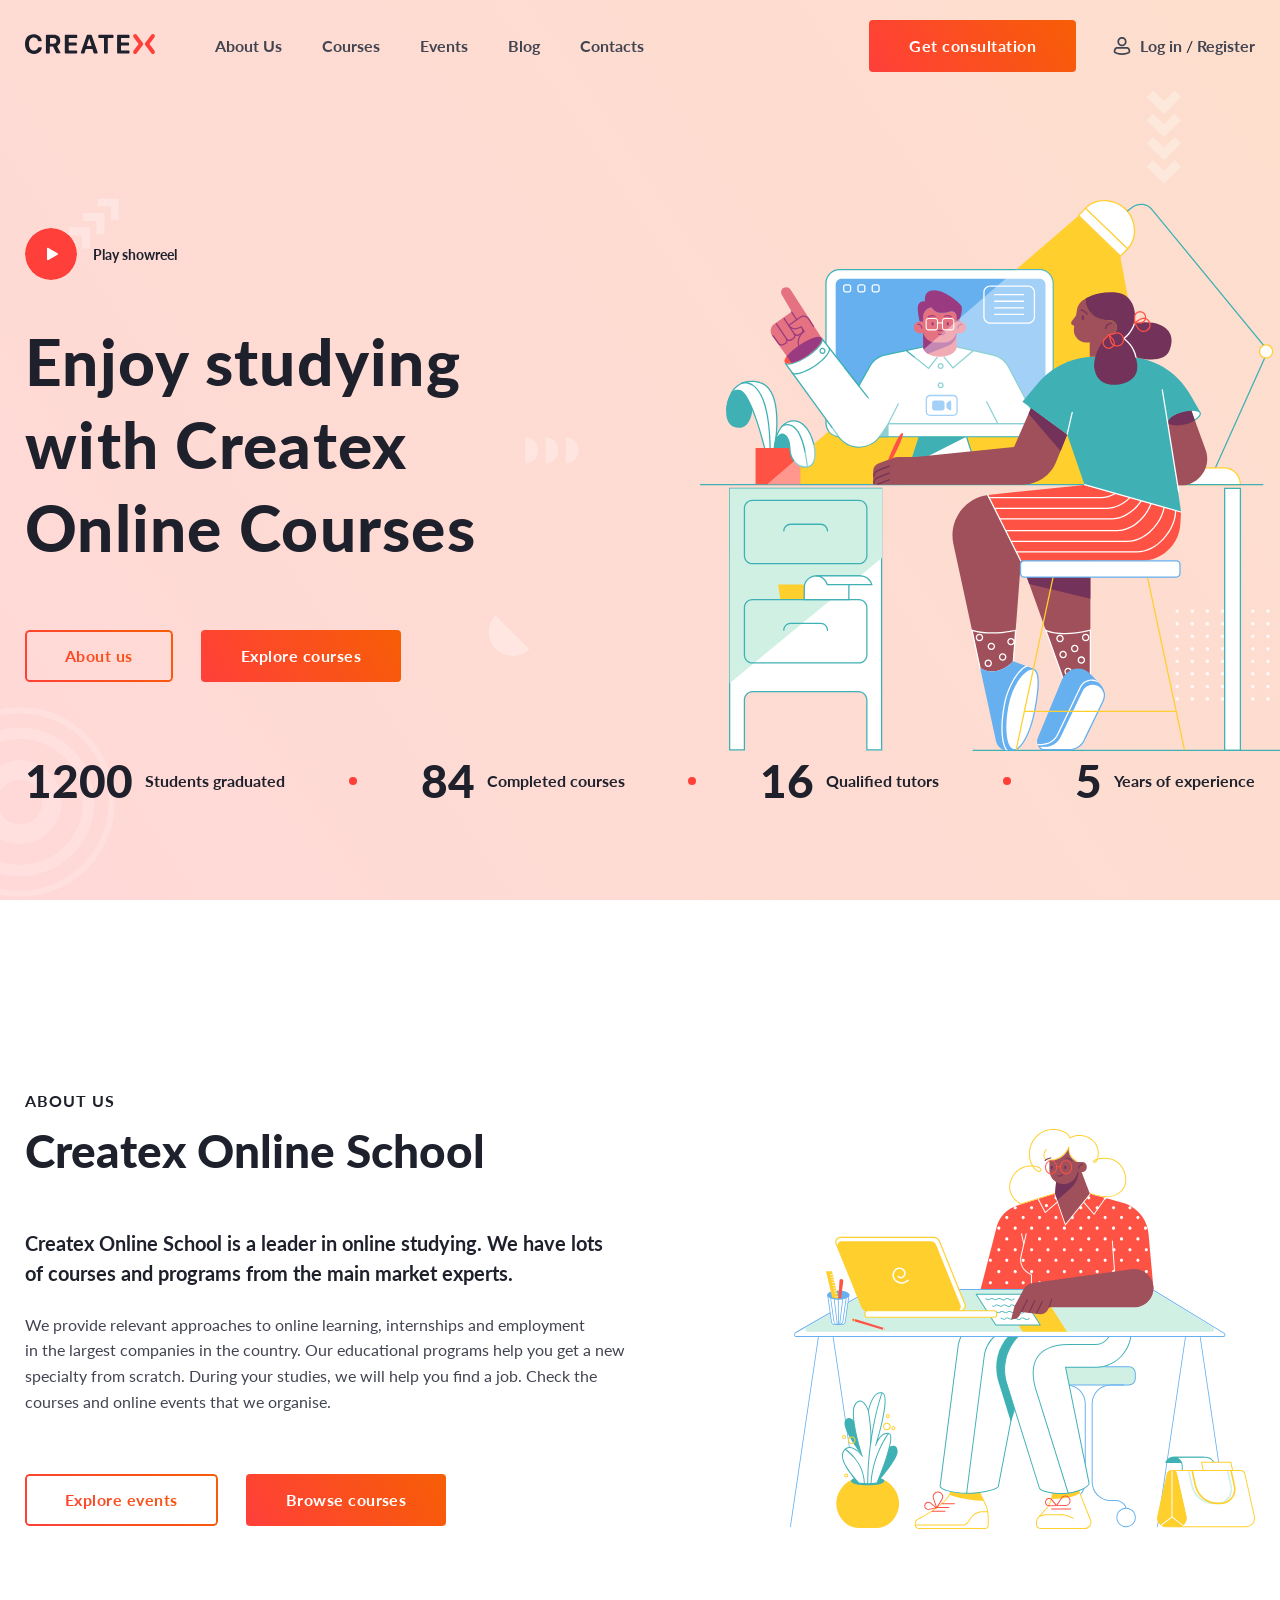
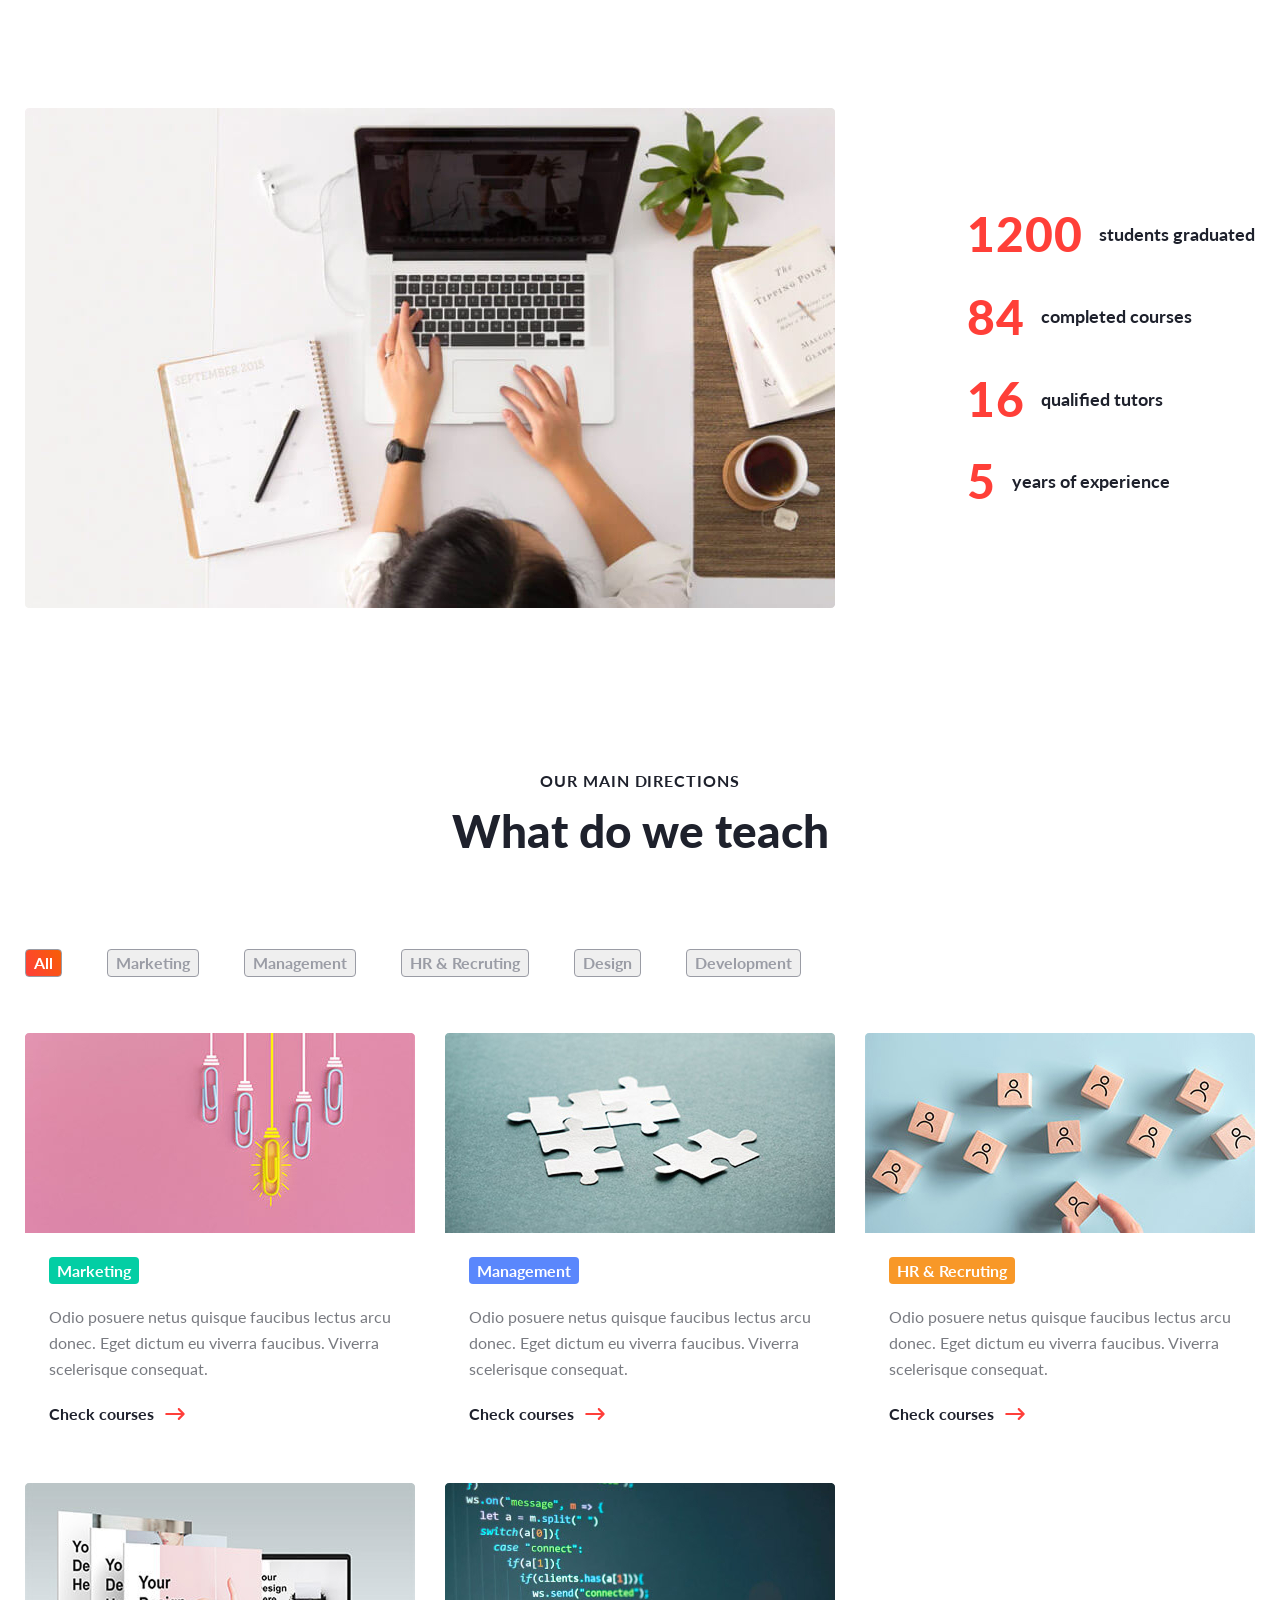
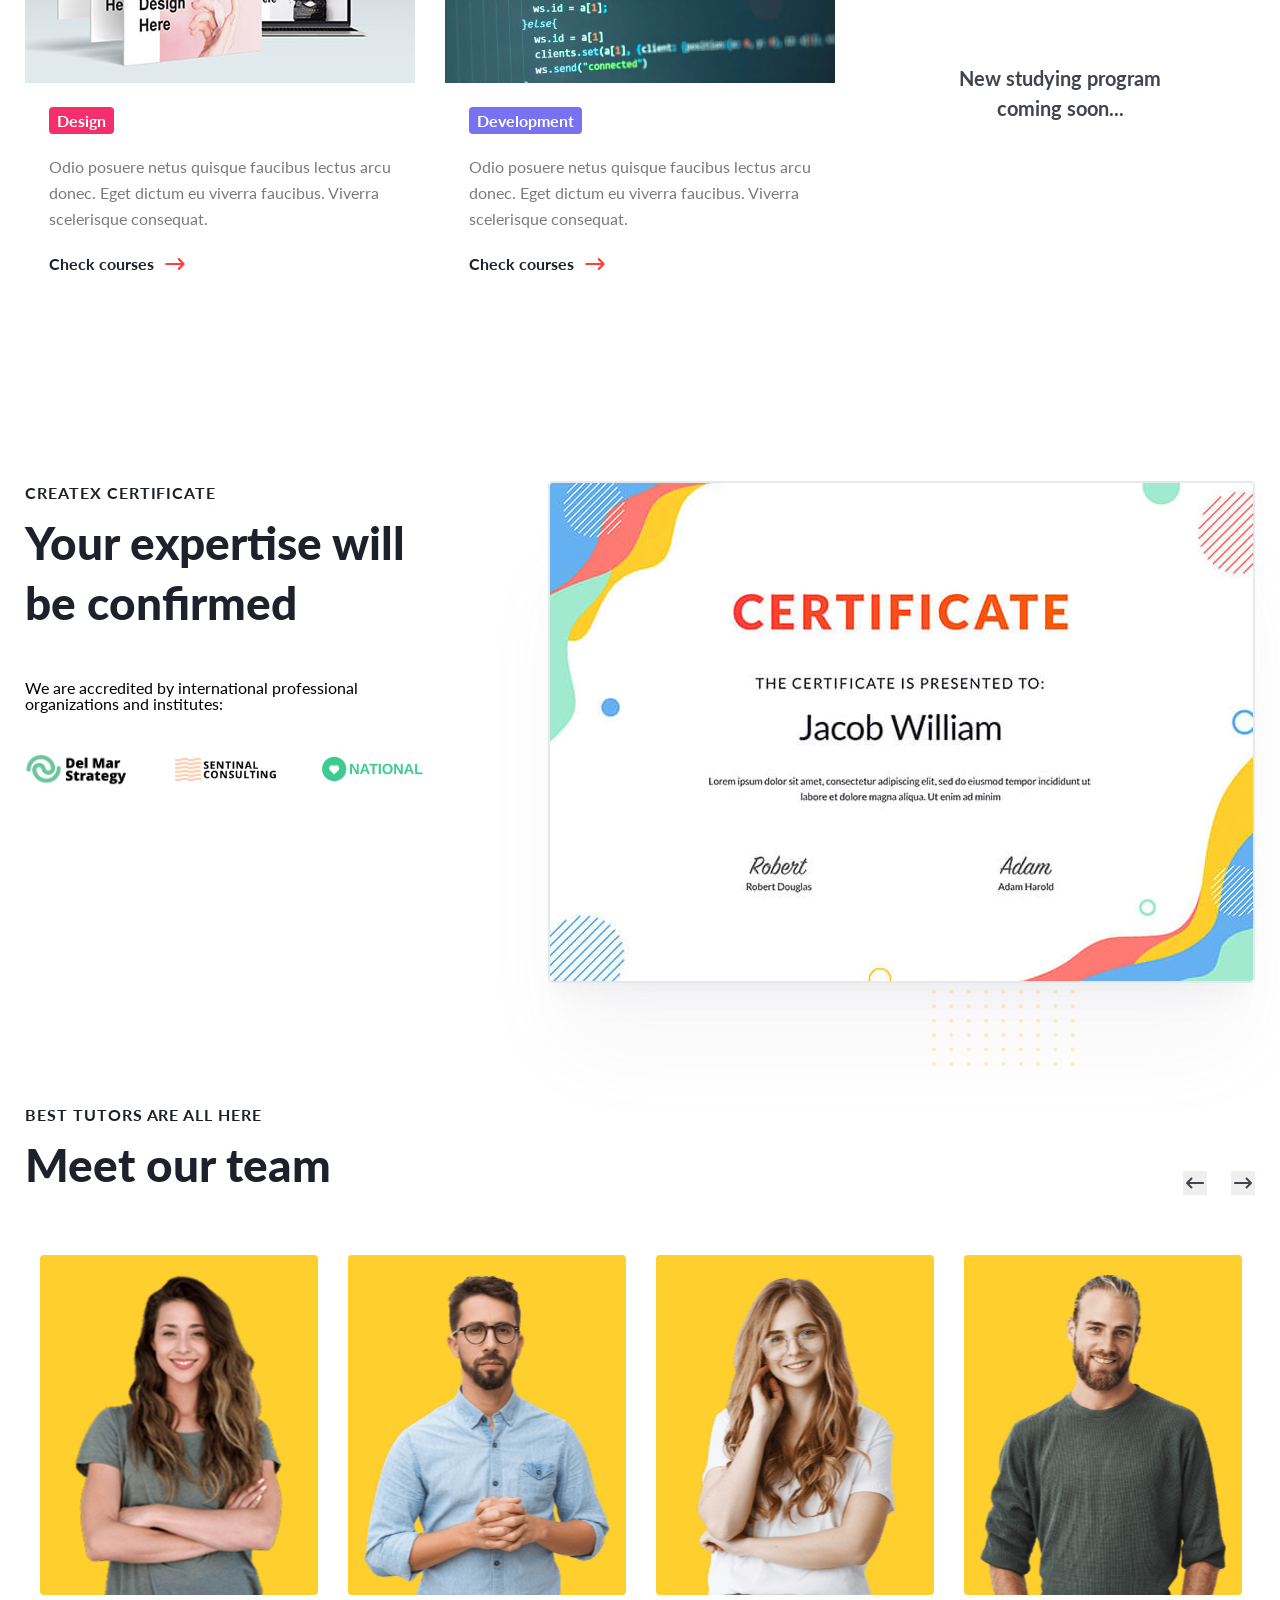
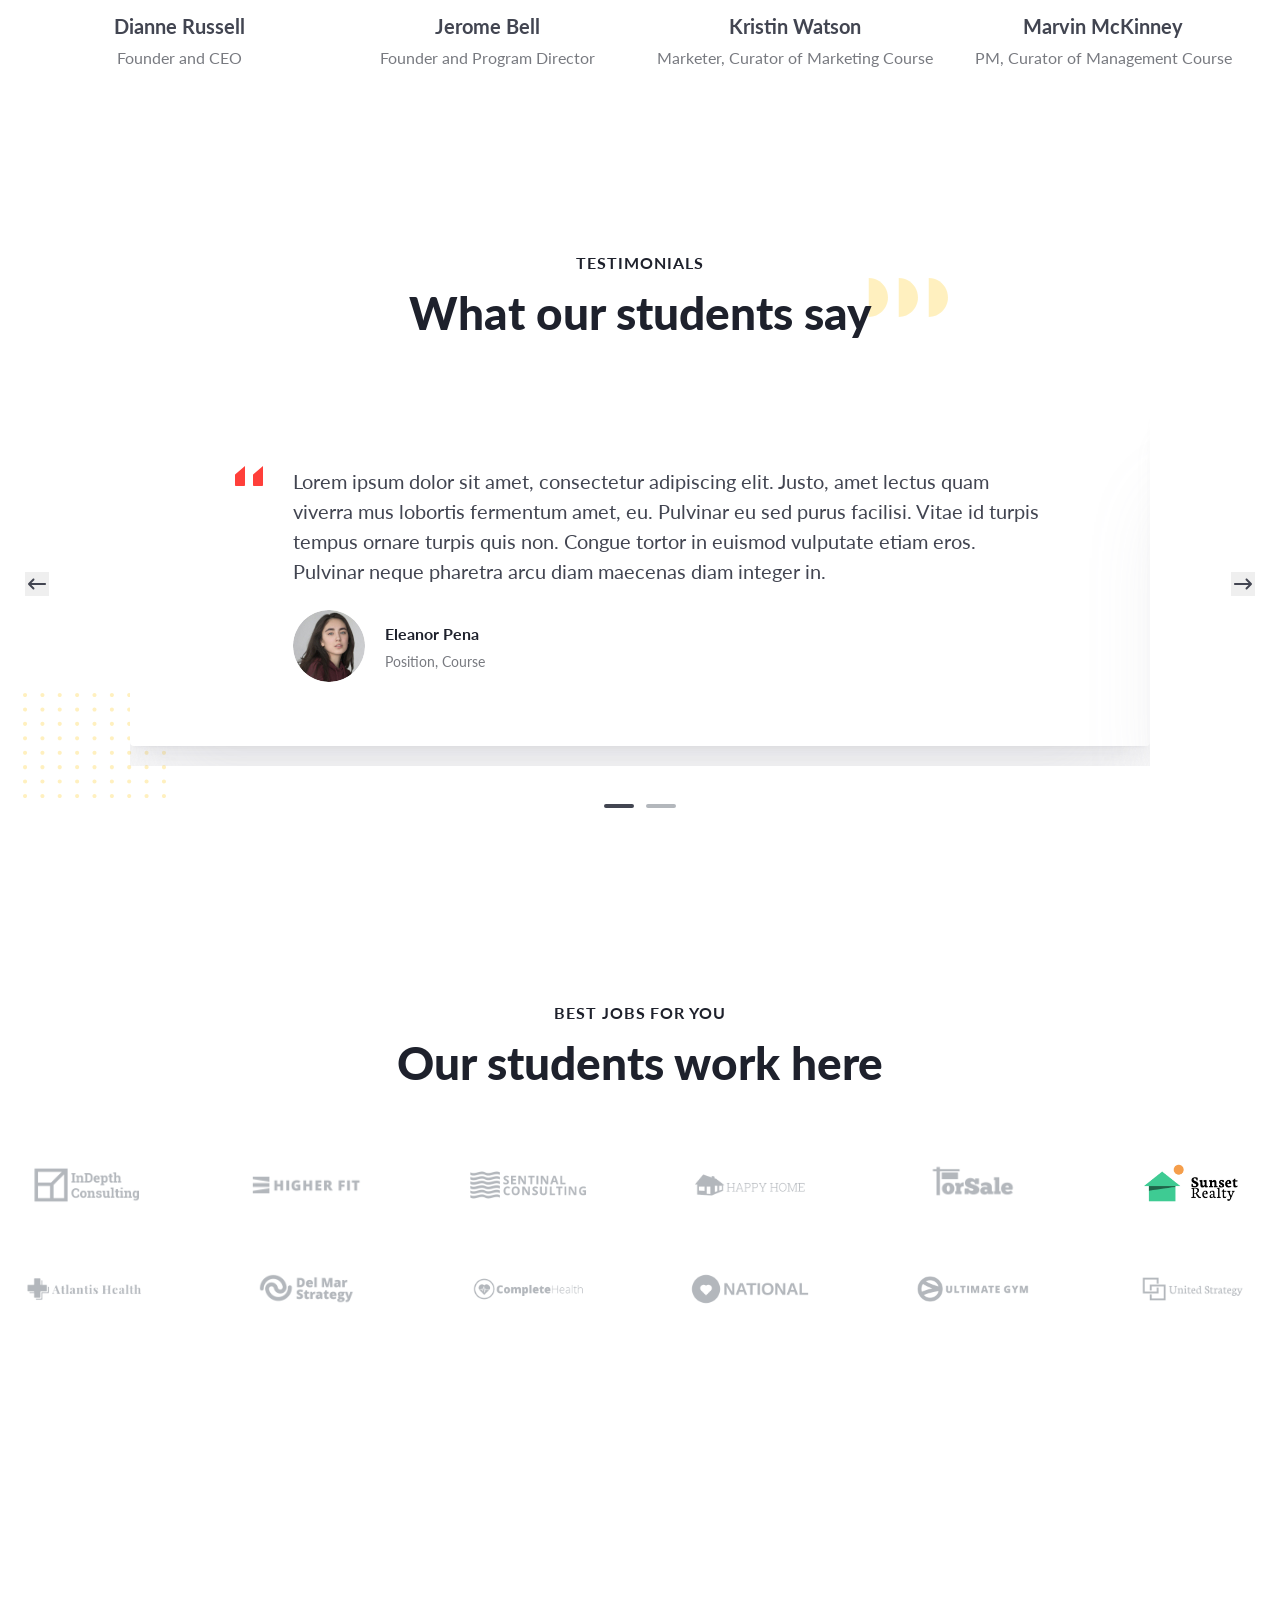
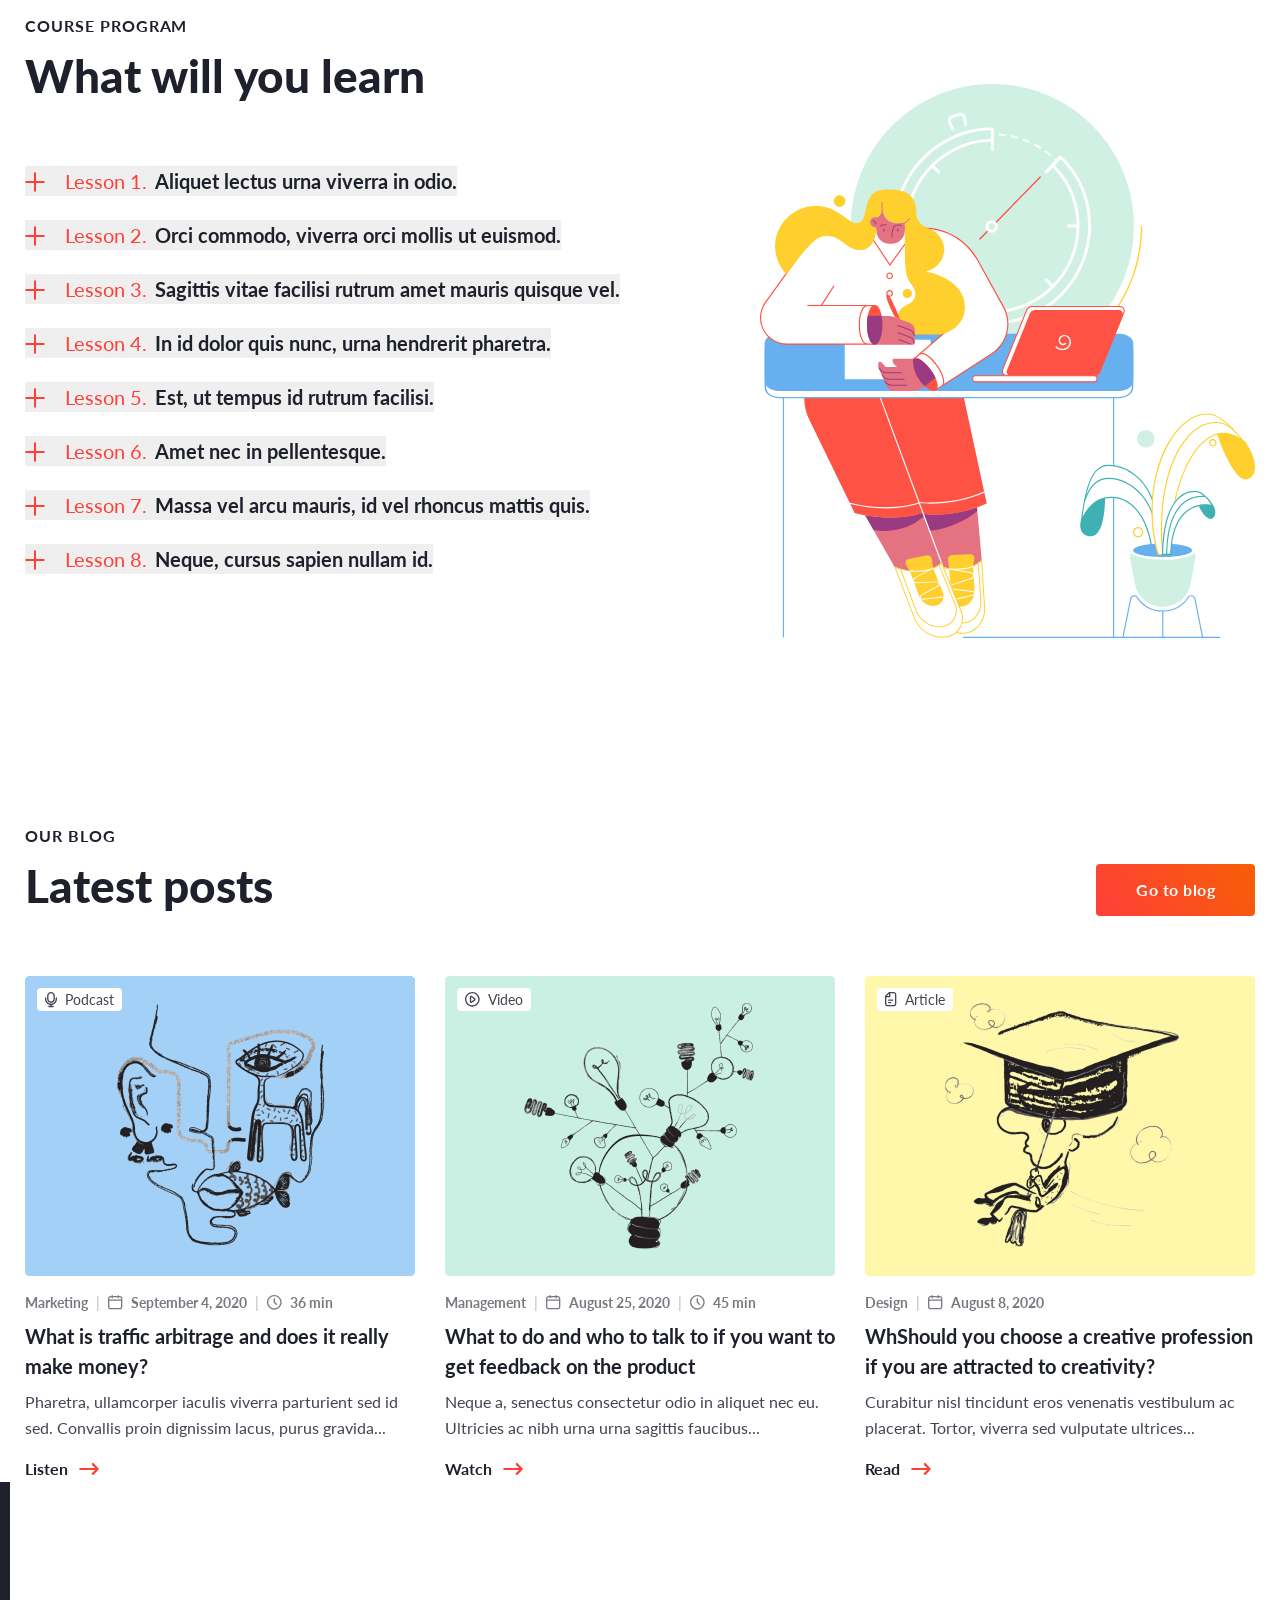
==== Createx-layout/index.html @ 9d7db24b "our-blog complete" ====
<!DOCTYPE html>
<html lang="en">

<head>
  <meta charset="UTF-8">
  <meta name="viewport" content="width=device-width, initial-scale=1.0">
  <link rel="preconnect" href="https://fonts.googleapis.com">
  <link rel="preconnect" href="https://fonts.gstatic.com" crossorigin>
  <link
    href="https://fonts.googleapis.com/css2?family=Lato:ital,wght@0,100;0,300;0,400;0,700;0,900;1,100;1,300;1,400;1,700;1,900&display=swap"
    rel="stylesheet">

  <link rel="stylesheet" href="css/slick.css">
  <link rel="stylesheet" href="css/reset.css">
  <link rel="stylesheet" href="css/style.css">
  <title>Createx</title>
</head>

<body>

  <div class="hero">
    <img src="images/decor/Group 4.svg" alt="">
    <div class="container">

      <header>
        <a class="logo" href="/">
          <img src="images/logo.svg" alt="Createx logo">
        </a>
        <nav>
          <ul>
            <li class="link"><a href="#">About Us</a></li>
            <li class="link"><a href="#">Courses</a></li>
            <li class="link"><a href="#">Events</a></li>
            <li class="link"><a href="#">Blog</a></li>
            <li class="link"><a href="#">Contacts</a></li>
          </ul>
        </nav>
        <div>
          <a class="button" href="#consult">
            Get consultation
          </a>
          <div class="auth">
            <a href="#log" class="link">Log in</a>
            <span> / </span>
            <a href="#reg" class="link">Register</a>
          </div>
        </div>
      </header>

      <div class="content">
        <div class="text">
          <a class="play" href="#">
            <img src="images/icons/play-btn_small.svg">
            Play showreel
          </a>
          <h1 class="slogan">
            Enjoy studying with Createx Online Courses
          </h1>
          <a class="button empty" href="#about">About us</a>
          <a class="button" href="#explore">Explore courses</a>
        </div>
        <img src="images/illustration1.svg" alt="Consultation">
      </div>

      <div class="stats">
        <ul>
          <li><span>1200</span>Students graduated</li>
          <li class="sep"></li>
          <li><span>84</span>Completed courses</li>
          <li class="sep"></li>
          <li><span>16</span>Qualified tutors</li>
          <li class="sep"></li>
          <li><span>5</span>Years of experience</li>
        </ul>
      </div>

    </div>
  </div>

  <main>

    <section class="about-us">
      <div class="container">

        <div class="content">
          <div class="text">
            <div class="heading">
              <h4>About us</h4>
              <h2>Createx Online School</h2>
            </div>
            <p class="bold">
              Createx Online School is a leader in online studying. We have lots of courses and programs from the main
              market experts.
            </p>
            <p class="normal">
              We provide relevant approaches to online learning, internships and employment in the largest companies
              in the country. Our educational programs help you get a new specialty from scratch. During your studies,
              we will help you find a job. Check the courses and online events that we organise.
            </p>
            <a class="button empty" href="#">Explore events</a>
            <a class="button" href="#">Browse courses</a>
          </div>
          <img src="images/illustration2.svg" alt="Women with laptop">
        </div>

        <div class="stats">
          <img src="images/image1.jpg" alt="Women with laptop 2">
          <ul>
            <li class="bold"><span>1200</span>students graduated</li>
            <li class="bold"><span>84</span>completed courses</li>
            <li class="bold"><span>16</span>qualified tutors</li>
            <li class="bold"><span>5</span>years of experience</li>
          </ul>
        </div>

      </div>
    </section>

    <section class="directions">
      <div class="container">

        <div class="heading">
          <h4>our main directions</h4>
          <h2>What do we teach</h2>
        </div>

        <div class="filter-container">
          <ul class="controls">
            <li>
              <button type="button" data-filter="all">All</button>
            </li>
            <li>
              <button type="button" data-filter=".marketing">Marketing</button>
            </li>
            <li>
              <button type="button" data-filter=".management">Management</button>
            </li>
            <li>
              <button type="button" data-filter=".hr">HR & Recruting</button>
            </li>
            <li>
              <button type="button" data-filter=".design">Design</button>
            </li>
            <li>
              <button type="button" data-filter=".development">Development</button>
            </li>
          </ul>

          <div class="grid">
            <div class="direction mix marketing">
              <img src="images/directions/1.jpg">
              <div class="text">
                <h4>Marketing</h4>
                <p class="normal">
                  Odio posuere netus quisque faucibus lectus arcu donec. Eget dictum eu viverra faucibus. Viverra
                  scelerisque consequat.
                </p>
                <a class="arrow-ref" href="#">Check courses</a>
              </div>
            </div>
            <div class="direction mix management">
              <img src="images/directions/2.jpg">
              <div class="text">
                <h4>Management</h4>
                <p class="normal">
                  Odio posuere netus quisque faucibus lectus arcu donec. Eget dictum eu viverra faucibus. Viverra
                  scelerisque consequat.
                </p>
                <a class="arrow-ref" href="#">Check courses</a>
              </div>
            </div>
            <div class="direction mix hr">
              <img src="images/directions/3.jpg">
              <div class="text">
                <h4>HR & Recruting</h4>
                <p class="normal">
                  Odio posuere netus quisque faucibus lectus arcu donec. Eget dictum eu viverra faucibus. Viverra
                  scelerisque consequat.
                </p>
                <a class="arrow-ref" href="#">Check courses</a>
              </div>
            </div>
            <div class="direction mix design">
              <img src="images/directions/4.jpg">
              <div class="text">
                <h4>Design</h4>
                <p class="normal">
                  Odio posuere netus quisque faucibus lectus arcu donec. Eget dictum eu viverra faucibus. Viverra
                  scelerisque consequat.
                </p>
                <a class="arrow-ref" href="#">Check courses</a>
              </div>
            </div>
            <div class="direction mix development">
              <img src="images/directions/5.jpg">
              <div class="text">
                <h4>Development</h4>
                <p class="normal">
                  Odio posuere netus quisque faucibus lectus arcu donec. Eget dictum eu viverra faucibus. Viverra
                  scelerisque consequat.
                </p>
                <a class="arrow-ref" href="#">Check courses</a>
              </div>
            </div>
            <div class="mix">
              New studying program coming soon...
            </div>
          </div>

        </div>

      </div>
    </section>

    <section class="certificate">
      <div class="container">

        <div class="text">
          <div class="heading">
            <h4>Createx Certificate</h4>
            <h2>Your expertise will be confirmed</h2>
          </div>
          <p>
            We are accredited by international professional organizations and institutes:
          </p>
          <div class="logos">
            <img src="images/logos/1.svg" alt="Del Mar Strategy">
            <img src="images/logos/2.svg" alt="Sentinal Consulting">
            <img src="images/logos/3.svg" alt="National">
          </div>
        </div>

        <img src="images/certificate.jpg" alt="Certificate">

      </div>
    </section>

    <section class="team">
      <div class="container">

        <div class="top">
          <div class="heading">
            <h4>Best tutors are all here</h4>
            <h2>Meet our team</h2>
          </div>

          <div class="arrows"></div>
        </div>

        <div class="people slider">
          <div class="human">
            <div class="wrap">
              <div class="profile">
                <img src="images/our-team/1.png">
                <div class="links">
                  <ul>
                    <a href="#"><img src="images/icons/contacts/Facebook.svg" alt="facebook"></a>
                    <a href="#"><img src="images/icons/contacts/Instagram.svg" alt="instagram"></a>
                    <a href="#"><img src="images/icons/contacts/Linked-In.svg" alt="linked-in"></a>
                  </ul>
                </div>
              </div>
              <span class="name">Dianne Russell</span>
              <span class="position">Founder and CEO</span>
            </div>
          </div>

          <div class="human">
            <div class="wrap">
              <div class="profile">
                <img src="images/our-team/2.png">
                <div class="links">
                  <ul>
                    <a href="#"><img src="images/icons/contacts/Facebook.svg" alt="facebook"></a>
                    <a href="#"><img src="images/icons/contacts/Instagram.svg" alt="instagram"></a>
                    <a href="#"><img src="images/icons/contacts/Linked-In.svg" alt="linked-in"></a>
                  </ul>
                </div>
              </div>
              <span class="name">Jerome Bell</span>
              <span class="position">Founder and Program Director</span>
            </div>
          </div>

          <div class="human">
            <div class="wrap">
              <div class="profile">
                <img src="images/our-team/3.png">
                <div class="links">
                  <ul>
                    <a href="#"><img src="images/icons/contacts/Facebook.svg" alt="facebook"></a>
                    <a href="#"><img src="images/icons/contacts/Instagram.svg" alt="instagram"></a>
                    <a href="#"><img src="images/icons/contacts/Linked-In.svg" alt="linked-in"></a>
                  </ul>
                </div>
              </div>
              <span class="name">Kristin Watson</span>
              <span class="position">Marketer, Curator of Marketing Course</span>
            </div>
          </div>

          <div class="human">
            <div class="wrap">
              <div class="profile">
                <img src="images/our-team/4.png">
                <div class="links">
                  <ul>
                    <a href="#"><img src="images/icons/contacts/Facebook.svg" alt="facebook"></a>
                    <a href="#"><img src="images/icons/contacts/Instagram.svg" alt="instagram"></a>
                    <a href="#"><img src="images/icons/contacts/Linked-In.svg" alt="linked-in"></a>
                  </ul>
                </div>
              </div>
              <span class="name">Marvin McKinney</span>
              <span class="position">PM, Curator of Management Course</span>
            </div>
          </div>

          <div class="human">
            <div class="wrap">
              <div class="profile">
                <img src="images/our-team/3.png">
                <div class="links">
                  <ul>
                    <a href="#"><img src="images/icons/contacts/Facebook.svg" alt="facebook"></a>
                    <a href="#"><img src="images/icons/contacts/Instagram.svg" alt="instagram"></a>
                    <a href="#"><img src="images/icons/contacts/Linked-In.svg" alt="linked-in"></a>
                  </ul>
                </div>
              </div>
              <span class="name">Kristin Watson</span>
              <span class="position">Marketer, Curator of Marketing Course</span>
            </div>
          </div>

          <div class="human">
            <div class="wrap">
              <div class="profile">
                <img src="images/our-team/1.png">
                <div class="links">
                  <ul>
                    <a href="#"><img src="images/icons/contacts/Facebook.svg" alt="facebook"></a>
                    <a href="#"><img src="images/icons/contacts/Instagram.svg" alt="instagram"></a>
                    <a href="#"><img src="images/icons/contacts/Linked-In.svg" alt="linked-in"></a>
                  </ul>
                </div>
              </div>
              <span class="name">Dianne Russell</span>
              <span class="position">Founder and CEO</span>
            </div>
          </div>

          <div class="human">
            <div class="wrap">
              <div class="profile">
                <img src="images/our-team/2.png">
                <div class="links">
                  <ul>
                    <a href="#"><img src="images/icons/contacts/Facebook.svg" alt="facebook"></a>
                    <a href="#"><img src="images/icons/contacts/Instagram.svg" alt="instagram"></a>
                    <a href="#"><img src="images/icons/contacts/Linked-In.svg" alt="linked-in"></a>
                  </ul>
                </div>
              </div>
              <span class="name">Jerome Bell</span>
              <span class="position">Founder and Program Director</span>
            </div>
          </div>

        </div>

      </div>
    </section>

    <section class="testimonials">
      <div class="container">

        <div class="heading">
          <h4>testimonials</h4>
          <h2>What our students say</h2>
        </div>

        <div class="slider">

          <div class="testimonial">
            <div class="wrap">
              <img src="images/icons/braces.svg">
              <div>
                <p>
                  Lorem ipsum dolor sit amet, consectetur adipiscing elit. Justo, amet lectus quam viverra mus lobortis
                  fermentum amet, eu. Pulvinar eu sed purus facilisi. Vitae id turpis tempus ornare turpis quis non.
                  Congue tortor in euismod vulputate etiam eros. Pulvinar neque pharetra arcu diam maecenas diam integer
                  in.
                </p>
                <div class="author">
                  <img src="images/avatar.jpg">
                  <div>
                    <span class="name">Eleanor Pena</span>
                    <span class="info">Position, Course</span>
                  </div>
                </div>
              </div>
            </div>
          </div>

          <div class="testimonial">
            <div class="wrap">
              <img src="images/icons/braces.svg">
              <div>
                <p>
                  Lorem ipsum dolor sit amet, consectetur adipiscing elit. Justo, amet lectus quam viverra mus lobortis
                  fermentum amet, eu. Pulvinar eu sed purus facilisi. Vitae id turpis tempus ornare turpis quis non.
                  Congue tortor in euismod vulputate etiam eros. Pulvinar neque pharetra arcu diam maecenas diam integer
                  in
                </p>
                <div class="author">
                  <img src="images/avatar.jpg">
                  <div>
                    <span class="name">Eleanor Pena</span>
                    <span class="info">Position, Course</span>
                  </div>
                </div>
              </div>
            </div>
          </div>

        </div>

        <div class="dots"></div>

      </div>

      </div>
    </section>

    <section class="best-jobs">
      <div class="conteiner">

        <div class="heading">
          <h4>best jobs for you</h4>
          <h2>Our students work here</h2>
        </div>

        <div class="logos">
          <a href="#"><img src="images/logos/4.svg"></a>
          <a href="#"><img src="images/logos/5.svg"></a>
          <a href="#"><img src="images/logos/6.svg"></a>
          <a href="#"><img src="images/logos/7.svg"></a>
          <a href="#"><img src="images/logos/8.svg"></a>
          <a href="#"><img src="images/logos/9.svg"></a>
          <a href="#"><img src="images/logos/10.svg"></a>
          <a href="#"><img src="images/logos/11.svg"></a>
          <a href="#"><img src="images/logos/12.svg"></a>
          <a href="#"><img src="images/logos/13.svg"></a>
          <a href="#"><img src="images/logos/14.svg"></a>
          <a href="#"><img src="images/logos/15.svg"></a>
        </div>

      </div>
    </section>

    <section class="course-program">
      <div class="container">

        <div>
          <div class="heading">
            <h4>Course program</h4>
            <h2>What will you learn</h2>
          </div>

          <div class="lessons accordion">

            <div class="item">
              <button class="header">
                <div class="first-line bold">
                  Aliquet lectus urna viverra in odio.
                </div>
              </button>
              <div class="blank"></div>
              <p class="normal content">
                Nulla amet, sagittis potenti rhoncus sit. Elit lectus nec pulvinar aliquet donec enim, ornare. Lacus
                facilisi curabitur turpis varius mauris. Nisi, tempus risus, odio mi suscipit sed. Curabitur faucibus
                porttitor quis sem lacus, arcu feugiat facilisis. Commodo nunc orci vitae accumsan id.
              </p>
            </div>

            <div class="item">
              <button class="header">
                <div class="first-line bold">
                  Orci commodo, viverra orci mollis ut euismod.
                </div>
              </button>
              <div class="blank"></div>
              <p class="normal content">
                Nulla amet, sagittis potenti rhoncus sit. Elit lectus nec pulvinar aliquet donec enim, ornare. Lacus
                facilisi curabitur turpis varius mauris. Nisi, tempus risus, odio mi suscipit sed. Curabitur faucibus
                porttitor quis sem lacus, arcu feugiat facilisis. Commodo nunc orci vitae accumsan id.
              </p>
            </div>

            <div class="item">
              <button class="header">
                <div class="first-line bold">
                  Sagittis vitae facilisi rutrum amet mauris quisque vel.
                </div>
              </button>
              <div class="blank"></div>
              <p class="normal content">
                Nulla amet, sagittis potenti rhoncus sit. Elit lectus nec pulvinar aliquet donec enim, ornare. Lacus
                facilisi curabitur turpis varius mauris. Nisi, tempus risus, odio mi suscipit sed. Curabitur faucibus
                porttitor quis sem lacus, arcu feugiat facilisis. Commodo nunc orci vitae accumsan id.
              </p>
            </div>

            <div class="item">
              <button class="header">
                <div class="first-line bold">
                  In id dolor quis nunc, urna hendrerit pharetra.
                </div>
              </button>
              <div class="blank"></div>
              <p class="normal content">
                Nulla amet, sagittis potenti rhoncus sit. Elit lectus nec pulvinar aliquet donec enim, ornare. Lacus
                facilisi curabitur turpis varius mauris. Nisi, tempus risus, odio mi suscipit sed. Curabitur faucibus
                porttitor quis sem lacus, arcu feugiat facilisis. Commodo nunc orci vitae accumsan id.
              </p>
            </div>

            <div class="item">
              <button class="header">
                <div class="first-line bold">
                  Est, ut tempus id rutrum facilisi.
                </div>
              </button>
              <div class="blank"></div>
              <p class="normal content">
                Nulla amet, sagittis potenti rhoncus sit. Elit lectus nec pulvinar aliquet donec enim, ornare. Lacus
                facilisi curabitur turpis varius mauris. Nisi, tempus risus, odio mi suscipit sed. Curabitur faucibus
                porttitor quis sem lacus, arcu feugiat facilisis. Commodo nunc orci vitae accumsan id.
              </p>
            </div>

            <div class="item">
              <button class="header">
                <div class="first-line bold">
                  Amet nec in pellentesque.
                </div>
              </button>
              <div class="blank"></div>
              <p class="normal content">
                Nulla amet, sagittis potenti rhoncus sit. Elit lectus nec pulvinar aliquet donec enim, ornare. Lacus
                facilisi curabitur turpis varius mauris. Nisi, tempus risus, odio mi suscipit sed. Curabitur faucibus
                porttitor quis sem lacus, arcu feugiat facilisis. Commodo nunc orci vitae accumsan id.
              </p>
            </div>

            <div class="item">
              <button class="header">
                <div class="first-line bold">
                  Massa vel arcu mauris, id vel rhoncus mattis quis.
                </div>
              </button>
              <div class="blank"></div>
              <p class="normal content">
                Nulla amet, sagittis potenti rhoncus sit. Elit lectus nec pulvinar aliquet donec enim, ornare. Lacus
                facilisi curabitur turpis varius mauris. Nisi, tempus risus, odio mi suscipit sed. Curabitur faucibus
                porttitor quis sem lacus, arcu feugiat facilisis. Commodo nunc orci vitae accumsan id.
              </p>
            </div>

            <div class="item">
              <button class="header">
                <div class="first-line bold">
                  Neque, cursus sapien nullam id.
                </div>
              </button>
              <div class="blank"></div>
              <p class="normal content">
                Nulla amet, sagittis potenti rhoncus sit. Elit lectus nec pulvinar aliquet donec enim, ornare. Lacus
                facilisi curabitur turpis varius mauris. Nisi, tempus risus, odio mi suscipit sed. Curabitur faucibus
                porttitor quis sem lacus, arcu feugiat facilisis. Commodo nunc orci vitae accumsan id.
              </p>
            </div>

          </div>

        </div>

        <img src="images/illustration3.svg">

      </div>
    </section>

    <section class="our-blog">
      <div class="container">

        <div class="top">
          <div class="heading">
            <h4>Our blog</h4>
            <h2>Latest posts</h2>
          </div>

          <a href="/" class="button">
            Go to blog
          </a>
        </div>

        <div class="posts">

          <div class="post">
            <div class="type">
              <img src="images/icons/blog/Vector-2.svg">
              Podcast
            </div>
            <img class="post-image" src="images/blog/1.jpg" alt="cacofony">
            <div class="metadata">
              <span class="direction">Marketing</span>
              <div class="date">
                <img src="images/icons/blog/Vector (Stroke).svg">
                September 4, 2020
              </div>
              <div class="read-time">
                <img src="images/icons/blog/Union.svg" alt="">
                36 min
              </div>
            </div>
            <h3 class="bold">What is traffic arbitrage and does it really make money?</h3>
            <p class="normal">Pharetra, ullamcorper iaculis viverra parturient sed id sed. Convallis proin dignissim
              lacus, purus gravida...</p>
            <a class="arrow-ref" href="#">Listen</a>
          </div>

          <div class="post">
            <div class="type">
              <img src="images/icons/blog/Vector-1.svg">
              Video
            </div>
            <img class="post-image" src="images/blog/2.jpg" alt="cacofony">
            <div class="metadata">
              <span class="direction">Management</span>
              <div class="date">
                <img src="images/icons/blog/Vector (Stroke).svg">
                August 25, 2020
              </div>
              <div class="read-time">
                <img src="images/icons/blog/Union.svg" alt="">
                45 min
              </div>
            </div>
            <h3 class="bold">What to do and who to talk to if you want to get feedback on the product</h3>
            <p class="normal">Neque a, senectus consectetur odio in aliquet nec eu. Ultricies ac nibh urna urna sagittis
              faucibus...</p>
            <a class="arrow-ref" href="#">Watch</a>
          </div>

          <div class="post">
            <div class="type">
              <img src="images/icons/blog/Vector.svg">
              Article
            </div>
            <img class="post-image" src="images/blog/3.jpg" alt="cacofony">
            <div class="metadata">
              <span class="direction">Design</span>
              <div class="date">
                <img src="images/icons/blog/Vector (Stroke).svg">
                August 8, 2020
              </div>
            </div>
            <h3 class="bold">WhShould you choose a creative profession if you are attracted to creativity?</h3>
            <p class="normal">Curabitur nisl tincidunt eros venenatis vestibulum ac placerat. Tortor, viverra sed
              vulputate ultrices...</p>
            <a class="arrow-ref" href="#">Read</a>
          </div>

        </div>

      </div>
    </section>

    <div class="trash"></div>

  </main>

  <footer>

  </footer>


  <script src="js/jquery.js"></script>

  <script src="js/slick.min.js"></script>
  <script src="js/mixitup.min.js"></script>
  <script src="js/main.js"></script>
</body>

<script src="js/main.js"></script>

</html>
---- Createx-layout/css/style.css ----
:root {
  --white: #fff;
  --primary: #ff3f38;
  --secondary: #ffcf2d;
  --success: #03cea4;
  --danger: #ff4242;
  --warning: #f89828;
  --info: #5a87fc;
  --gray-900: #1e212c;
  --gray-800: #424551;
  --gray-700: #787a80;
  --gray-600: #9a9ca5;
  --gray-500: #b3b7bc;
  --gray-400: #d7dadd;
  --gray-300: #e5e8ed;
  --gray-200: #f4f5f6;
}

html,
body {
  font-family: "Lato", sans-serif;
}

span {
  white-space: pre;
}

h1 {
  font-size: 64px;
}

h2 {
  font-size: 46px;
}

h3 {
  font-size: 20px;
}

h4 {
  font-size: 16px;
}

img {
  display: inline-block;
}

.container {
  max-width: 1260px;
  padding-inline: 15px;
  margin: 0 auto;
}

.button {
  display: inline-block;
  border-radius: 4px;
  padding: 0 40px;
  line-height: 325%;
  background: linear-gradient(55.95deg, #ff3f3a 0%, #f75e05 100%);
  font-weight: 700;
  letter-spacing: 0.03em;
  text-align: center;
  color: var(--white);
  transition: .3s;
  margin-inline: 12px 0;
  white-space: nowrap;

  &:hover {
    transform: scale(1.05);
  }

  &.empty {
    margin-inline: 0 12px;

    background: linear-gradient(55.95deg, #FF3F3A 0%, #F75E05 100%);
    -webkit-background-clip: text;
    -webkit-text-fill-color: transparent;
    background-clip: text;
    position: relative;
    z-index: 0;

    &::before {
      /* border с градиентом */
      content: '';
      position: absolute;
      z-index: -1;
      inset: 0;
      /* растягиваем под родителя */
      border-radius: 4.5px;
      /* Закругление чуть больше, чем у блока */
      padding: 2px;
      /* толщина границы */
      background: linear-gradient(55.95deg, #FF3F3A 0%, #F75E05 100%);
      -webkit-mask: linear-gradient(#fff 0 0) content-box, linear-gradient(#fff 0 0);
      mask: linear-gradient(#fff 0 0) content-box, linear-gradient(#fff 0 0);
      -webkit-mask-composite: xor;
      mask-composite: exclude;
      pointer-events: none;
    }

    &:hover {
      transform: scale(1.05);
    }
  }
}

.link {
  transition: .3s;

  &:hover {
    color: var(--primary);
  }
}

.heading {
  color: var(--gray-900);

  &>h4 {
    font-weight: 700;
    line-height: 150%;
    letter-spacing: 0.06em;
    text-transform: uppercase;
    margin-bottom: 8px;
  }

  &>h2 {
    font-weight: 900;
    line-height: 130%;
  }
}

.bold {
  font-weight: 700;
  font-size: 20px;
  line-height: 150%;
  color: var(--gray-900);
}

.normal {
  font-weight: 400;
  font-size: 16px;
  line-height: 160%;
  color: var(--gray-800);
}

.arrow {
  position: relative;
  display: inline-flex;
  height: fit-content;
  width: fit-content;

  color: var(--gray-800);

  &::before {
    content: '';
    position: absolute;
    z-index: -1;

    top: 50%;
    left: 50%;
    transform: translate(-50%, -50%) scale(0);
    transition: transform .3s cubic-bezier(0.4, 0, 0.2, 1);

    width: 48px;
    height: 48px;
    background-color: var(--primary);
    border-radius: 50%;
  }

  &:hover {
    color: white;

    &::before {
      transform: translate(-50%, -50%) scale(1);
    }
  }

  &.left {
    transform: scaleX(-1);
  }

  &.right {
    transform: scaleX(1);
  }
}



a.arrow-ref {
  display: inline-flex;

  font-weight: 700;
  line-height: 160%;
  color: var(--gray-900);
  transition: .3s;

  &::after {
    content: '';
    display: block;
    width: 1lh;
    height: 1lh;
    background: url('../images/icons/arrows/blog/Right.svg') 0 0 / 100% 100% no-repeat;
    margin-left: 8px;
  }

  &:hover {
    color: var(--primary);
  }
}

/* ============ hero ============ */

.hero {
  background: linear-gradient(55.95deg, hsl(2, 100%, 61%, 0.2) 0%, hsl(22, 96%, 49%, 0.2) 100%);
  min-height: max-content;
  height: 100vh;
  min-width: 100%;
  width: max-content;
  color: var(--gray-900);
  padding-block: 20px 80px;
  position: relative;

  &>img {
    position: absolute;
    width: 100%;
    height: 100%;
  }

  &>.container {
    position: relative;
    z-index: 1;
  }
}

header {
  max-width: 1230px;
  display: flex;
  align-items: center;
  justify-content: space-between;
  line-height: 160%;
  white-space: nowrap;
  margin-bottom: 128px;

  &>.logo {
    margin-right: 60px;

    img {
      min-height: 1rem;
    }
  }

  &>nav {
    margin-right: auto;
    display: flex;
    gap: 40px;
  }

  &>nav>ul {
    display: flex;
    justify-content: space-between;
    gap: 40px;
  }

  &>div {
    display: flex;
    align-items: center;
    gap: 36px;
    margin-left: 60px;
  }

  .auth {
    display: flex;
    align-items: center;

    &::before {
      content: "";
      display: block;
      background: url("../images/icons/Profile.svg") no-repeat 0 0 / 100% 100%;
      width: 1.25rem;
      height: 1.25rem;
      margin-right: 8px;
    }
  }

  .link {
    font-weight: bold;
    color: var(--gray-800);
  }
}

.hero {
  .content {
    display: flex;

    &>.text {
      margin-top: 28px;

      &>.play {
        display: flex;
        align-items: center;
        font-weight: 700;
        font-size: .875rem;
        line-height: 150%;
        margin-bottom: 40px;

        &>img {
          margin-right: 16px;
          border-radius: 50%;
          transition: .3s;

          &:hover {
            box-shadow: 0 0 0 16px rgb(255, 63, 56, 12%);
          }
        }
      }

      &>.slogan {
        max-width: 500px;
        font-weight: 900;
        font-size: 64px;
        line-height: 130%;
        letter-spacing: 0.02em;
        margin-bottom: 60px;
      }
    }

    &>img {
      margin-left: auto;
      margin-right: -47px;
    }
  }

  .stats {
    &>ul {
      display: flex;
      justify-content: space-between;
      align-items: center;

      &>li {
        font-weight: 700;
        line-height: 160%;
        display: flex;
        align-items: center;

        &>span {
          font-weight: 900;
          font-size: 46px;
          line-height: 130%;
          text-align: center;
          margin-right: 12px;
        }
      }

      &>li.sep {
        display: inline-block;
        background-color: var(--primary);
        width: 8px;
        height: 8px;
        border-radius: 50%;
      }
    }
  }
}

/* ============= main ============== */

main {
  padding-top: 0.1px;
  position: relative;
  z-index: 1;

  &::before {
    content: '';
    position: absolute;
    top: 104px;
    left: 0;
    right: 0;
    bottom: 0;
    background: url(../images/decor/Background.svg) no-repeat 50% 0;
    opacity: 0.3;
    z-index: -1;
  }
}

section.about-us {
  margin-top: 189px;

  .content {
    display: flex;
    margin-bottom: 179px;

    .text {
      max-width: 600px;

      &>.heading {
        margin-bottom: 47px;
      }

      &>.bold {
        margin-bottom: 24px;
      }

      &>.normal {
        margin-bottom: 60px;
      }
    }

    &>img {
      margin-left: auto;
      margin-top: 40px;
    }
  }

  .stats {
    display: flex;
    align-items: center;
    justify-content: space-between;

    &>ul {
      display: flex;
      flex-direction: column;
      gap: 20px;

      &>li {
        font-size: 18px;
        display: flex;
        align-items: center;
        gap: 16px;

        &>span {
          font-weight: 900;
          font-size: 48px;
          line-height: 130%;
          letter-spacing: 0.02em;
          color: var(--primary);
        }
      }
    }
  }
}

section.directions {
  margin-top: 161px;

  &>.container {

    &>.heading {
      text-align: center;
      margin-bottom: 88px;
    }

    .controls {
      display: flex;
      gap: 45px;
      margin-bottom: 56px;

      & button {
        display: flex;
        align-items: center;

        font-weight: 700;
        line-height: 160%;
        color: var(--gray-600);

        border: 1px solid var(--gray-600);
        border-radius: 4px;
        padding: 1px 8px;
        height: 28px;
        transition: .3s;

        &:not(.active):hover {
          transform: scale(1.1);
        }
      }

      & .mixitup-control-active {
        color: var(--white);
        background: linear-gradient(55.95deg, #ff3f3a 0%, #f75e05 100%);
      }
    }

    .grid {
      display: grid;
      grid-template-columns: repeat(3, 1fr);
      grid-auto-rows: 420px;
      gap: 30px;

      &>.direction {
        &>.text {
          display: flex;
          flex-direction: column;
          align-items: flex-start;
          gap: 20px;
          padding: 24px;

          &>h4 {
            display: inline-flex;

            font-weight: 700;
            line-height: 160%;
            color: var(--white);

            border-radius: 4px;
            padding: 1px 8px;
            background: var(--success);
          }

          &>p {
            color: var(--gray-700);
          }
        }

        &:nth-child(1) h4 {
          background: var(--success);
        }

        &:nth-child(2) h4 {
          background: var(--info);
        }

        &:nth-child(3) h4 {
          background: var(--warning);
        }

        &:nth-child(4) h4 {
          background: #f52f6e;
        }

        &:nth-child(5) h4 {
          background: #7772f1;
        }
      }

      &>div:last-child {
        display: flex;
        align-items: center;
        text-align: center;
        padding: 74px;

        font-weight: 700;
        font-size: 20px;
        line-height: 150%;
        color: var(--gray-800);
      }
    }
  }
}

section.certificate {
  margin-top: 178px;

  &>.container {
    display: flex;
    justify-content: space-between;

    .text {
      width: 400px;

      .heading {
        margin-bottom: 48px;
      }

      p {
        margin-bottom: 32px;
      }

      .logos {
        display: flex;
        justify-content: space-between;
      }
    }

    &>img {
      border: 1px solid var(--gray-300);
      border-radius: 4px;
      box-shadow: 0 4px 4px -4px rgba(30, 33, 44, 0.0), 0 12px 10px -6px rgba(154, 156, 165, 0.04), 0 30px 24px -10px rgba(154, 156, 165, 0.05), 0 80px 80px -20px rgba(154, 156, 165, 0.08);
    }
  }
}

section.team {
  margin-top: 120px;

  &>.container {

    &>.top {
      display: flex;
      justify-content: space-between;
      align-items: end;

      .arrows {
        display: flex;
        line-height: 0;
        gap: 24px;
      }
    }

    .people {
      margin-top: 60px;

      .human {
        width: 255px;
        height: 416px;
        padding: 0 15px;

        .wrap {
          display: flex;
          flex-direction: column;


          .profile {
            position: relative;
            overflow: hidden;
            width: 100%;
            height: 340px;
            background-color: var(--secondary);
            border-radius: 4px;
            z-index: 0;

            >img {
              position: absolute;
              bottom: 0;
              left: 50%;
              transform: translateX(-50%);
              z-index: 0;
            }

            .links {
              opacity: 0;
              position: absolute;
              bottom: 20px;
              right: 20px;
              z-index: 2;

              ul {
                display: flex;
                gap: 12px;

                a {
                  img {
                    width: 20px;
                    height: 20px;
                    transition: .3s;

                    &:hover {
                      filter: brightness(0) saturate(100%) invert(100%);
                    }
                  }
                }
              }
            }

            &::before {
              content: '';
              position: absolute;
              top: 0;
              left: 0;
              width: 100%;
              height: 100%;
              background: linear-gradient(180deg, rgba(30, 33, 44, 0) 43.9%, rgba(30, 33, 44, 0.03) 55.21%, rgba(30, 33, 44, 0.33) 68.73%, rgba(30, 33, 44, 0.56) 76.17%, rgba(30, 33, 44, 0.77) 83.75%, rgba(30, 33, 44, 0.92) 91.49%, #1e212c 100%);
              opacity: 0;
              transition: 0.3s;
              pointer-events: none;
              z-index: 1;
            }

            &:hover {
              &::before {
                opacity: 100%;
              }

              .links {
                opacity: 100%;
              }
            }
          }
        }
      }

      .name {
        margin-top: 16px;
        font-weight: 700;
        font-size: 20px;
        line-height: 150%;
        text-align: center;
        color: var(--gray-800);
      }

      .position {
        margin-top: 4px;
        font-weight: 400;
        line-height: 160%;
        text-align: center;
        color: var(--gray-700);
      }
    }
  }
}

section.testimonials {
  margin-top: 180px;

  .heading {
    text-align: center;
    margin-bottom: 60px;
  }

  .slider {
    display: flex;
    justify-content: space-around;
    gap: 81px;
    align-items: center;
    margin-bottom: 40px;

    .testimonial {
      .wrap {
        padding: 64px 105px;
        display: inline-flex;
        align-items: flex-start;
        gap: 30px;
        border-radius: 4px;
        box-shadow: 0 4px 4px -4px rgba(30, 33, 44, 0.06), 0 12px 10px -6px rgba(154, 156, 165, 0.08), 0 30px 24px -10px rgba(154, 156, 165, 0.1), 0 80px 80px -20px rgba(154, 156, 165, 0.16);
        background: var(--white);
        margin-bottom: 20px;

        &>div {
          p {
            margin-bottom: 24px;
            font-weight: 400;
            font-size: 20px;
            line-height: 150%;
            color: var(--gray-800);
          }

          .author {
            display: flex;
            gap: 20px;
            align-items: center;

            >img {
              border-radius: 50%;
            }

            >div {
              display: flex;
              flex-direction: column;

              .name {
                margin-bottom: 4px;
                font-weight: 700;
                line-height: 160%;
                color: var(--gray-900);
              }

              .info {
                font-weight: 400;
                font-size: 14px;
                line-height: 150%;
                color: var(--gray-700);
              }
            }
          }
        }
      }
    }
  }

  .dots .slick-dots {
    display: flex;
    gap: 12px;
    justify-content: center;
    height: 0;

    li {
      display: flex;
      align-items: center;
    }

    li button {
      display: inline-block;
      width: 30px;
      height: 0;
      border-radius: 2px;
      border: 2px solid var(--gray-500);
      font-size: 0;
      line-height: 0;
    }

    li.slick-active button {
      border: 2px solid var(--gray-800);
    }
  }
}


section.best-jobs {
  margin-top: 195px;
  display: flex;
  justify-content: center;

  .heading {
    text-align: center;
    margin-bottom: 60px;
  }

  .logos {
    display: grid;
    grid-template-columns: repeat(6, 1fr);
    gap: 40px 102px;

    img {
      transition: 0.2s;

      &:hover {
        transform: scale(1.2);
      }
    }
  }
}

section.course-program {
  margin-top: 293px;

  .container {
    display: flex;
    align-items: flex-start;
    justify-content: space-between;

    >div {
      .heading {
        margin-bottom: 60px;
      }

      .lessons {
        counter-reset: item;

        .item {
          counter-increment: item;
          margin-bottom: 24px;

          &.active .header::after {
            transform: rotate(0deg);
          }

          button.header {
            display: inline-flex;
            position: relative;

            &::before,
            &::after {
              content: '';
              display: block;
              position: absolute;
              top: 50%;
              height: 0;
              width: 20px;
              border: 1.5px solid var(--primary);
              border-radius: 3px;
              transition: .3s cubic-bezier(0.075, 0.82, 0.165, 1);
            }

            &::after {
              transform: rotate(90deg);
            }

            .first-line {
              display: inline-flex;
              margin-left: 40px;

              &::before {
                content: "Lesson " counter(item) '.';
                font-weight: 400;
                line-height: 150%;
                font-size: 20px;
                color: var(--primary);
                margin-right: 8px;
              }
            }
          }

          .content {
            overflow: hidden;
            max-height: 0;
            max-width: 560px;
            transition: max-height 0.3s ease;
          }
        }
      }
    }

    >img {
      margin-top: 70px;
    }
  }
}

section.our-blog {
  margin-top: 186px;

  .top {
    display: flex;
    align-items: flex-end;
    justify-content: space-between;
    margin-bottom: 60px;
  }

  .posts {
    display: flex;
    justify-content: space-between;
    
    .post {
      position: relative;
      width: 390px;

      .type {
        position: absolute;
        border-radius: 4px;
        padding: 1px 8px;
        background: var(--white);
        margin: 12px;
        display: flex;
        align-items: center;

        img {
          margin-right: 8px;
        }

        font-weight: 400;
        font-size: 14px;
        line-height: 150%;
        color: var(--gray-800);
      }

      img.post-image {
        margin-bottom: 16px;
      }

      .metadata {
        display: flex;
        align-items: center;
        margin-bottom: 8px;

        font-weight: 700;
        font-size: 14px;
        line-height: 150%;
        color: var(--gray-700);

        *:not(:last-child)::after {
          content: "|";
          margin: 0 8px;
          color: #ccc;
        }

        .date,
        .read-time {
          display: flex;
          align-items: center;

          img {
            margin-right: 8px;
          }
        }
      }

      h3 {
        margin-bottom: 8px;
      }

      p {
        margin-bottom: 16px;
      }
    }
  }
}

.trash {
  height: 1000px;
  width: 10px;
  background-color: #1e212c;
}
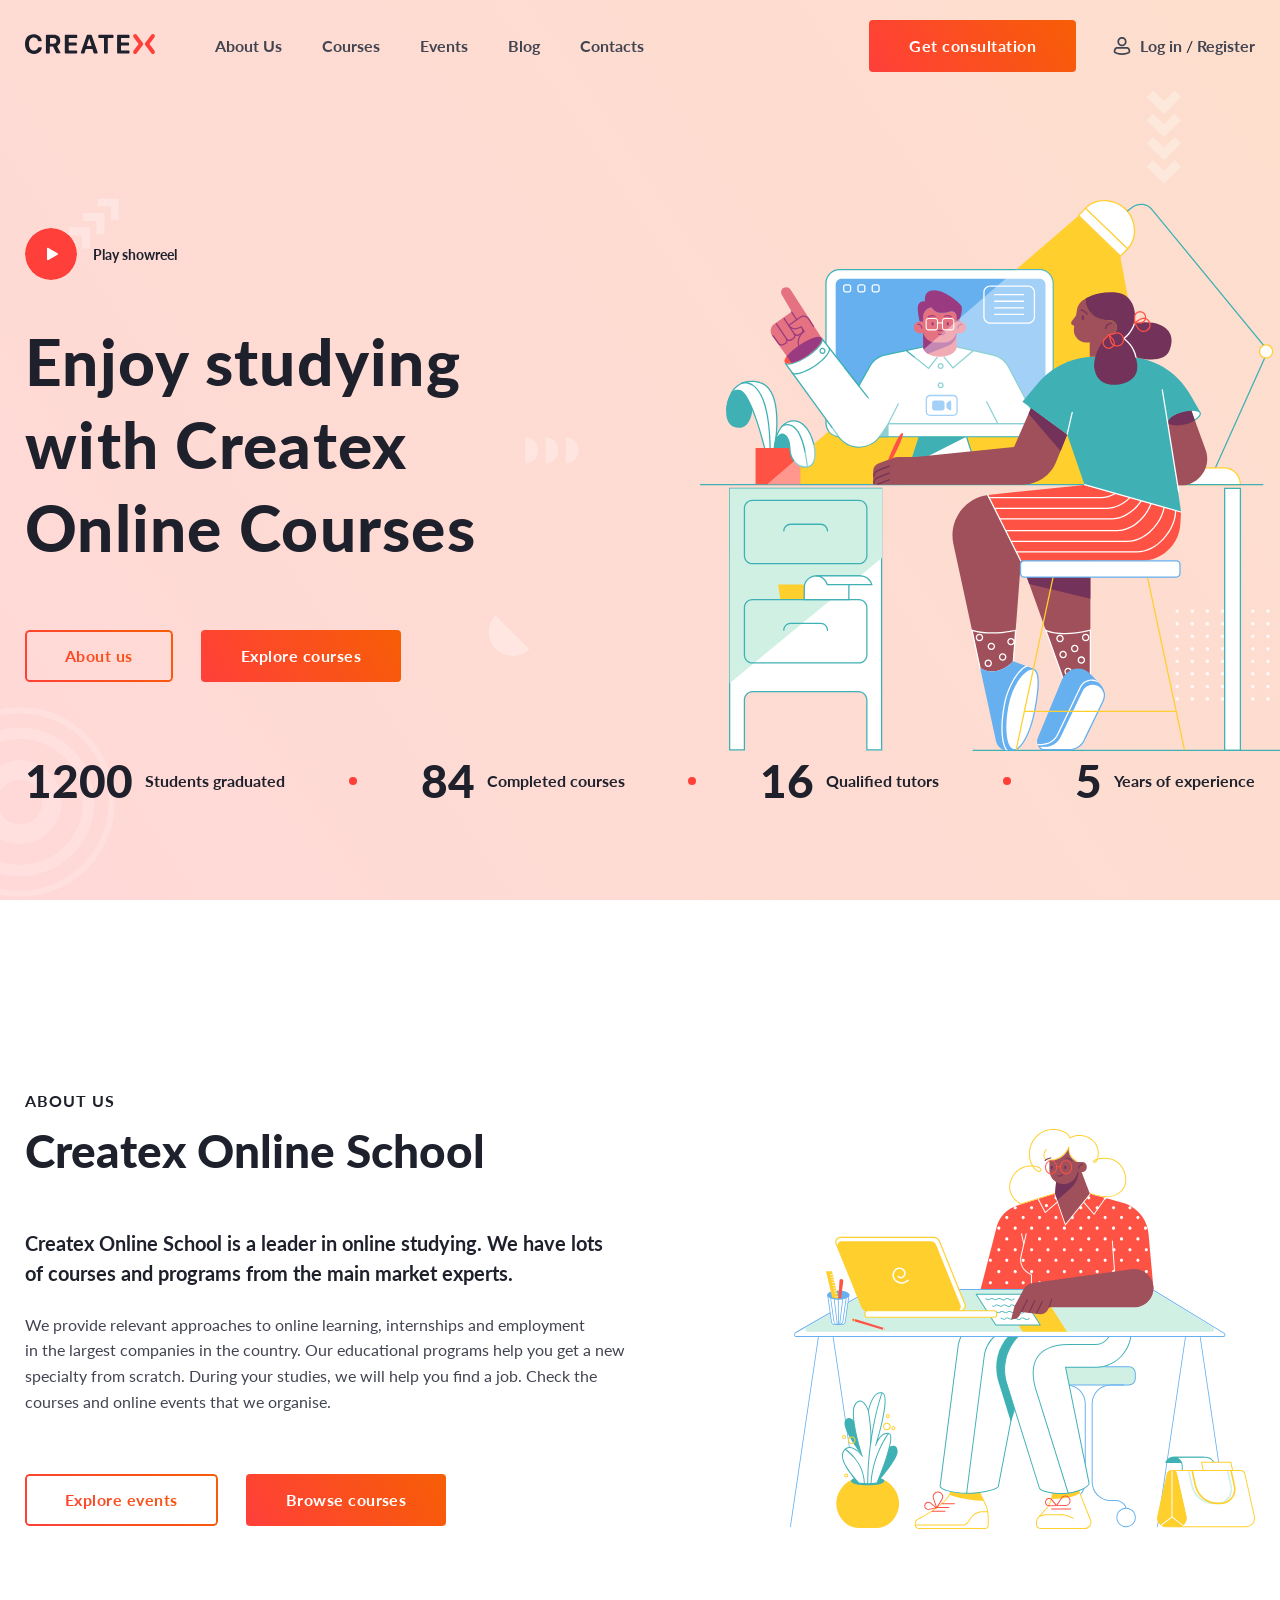
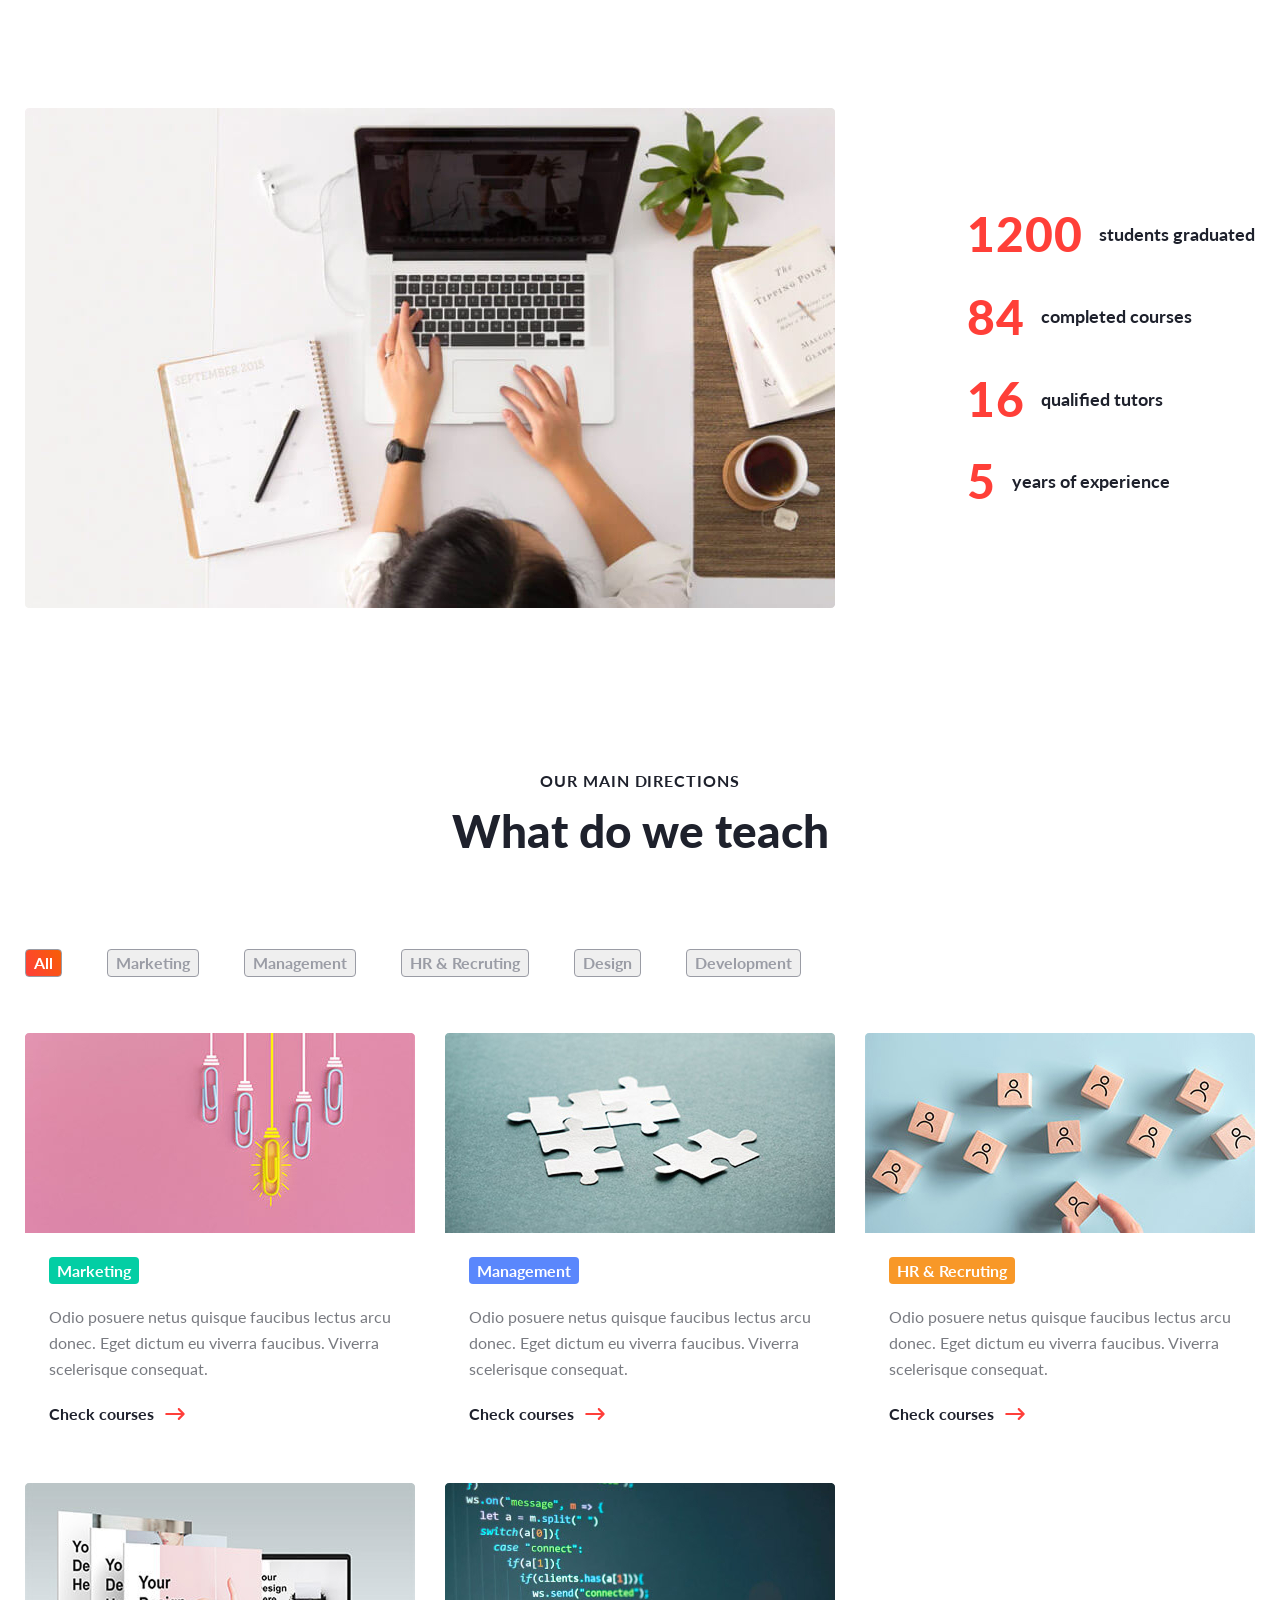
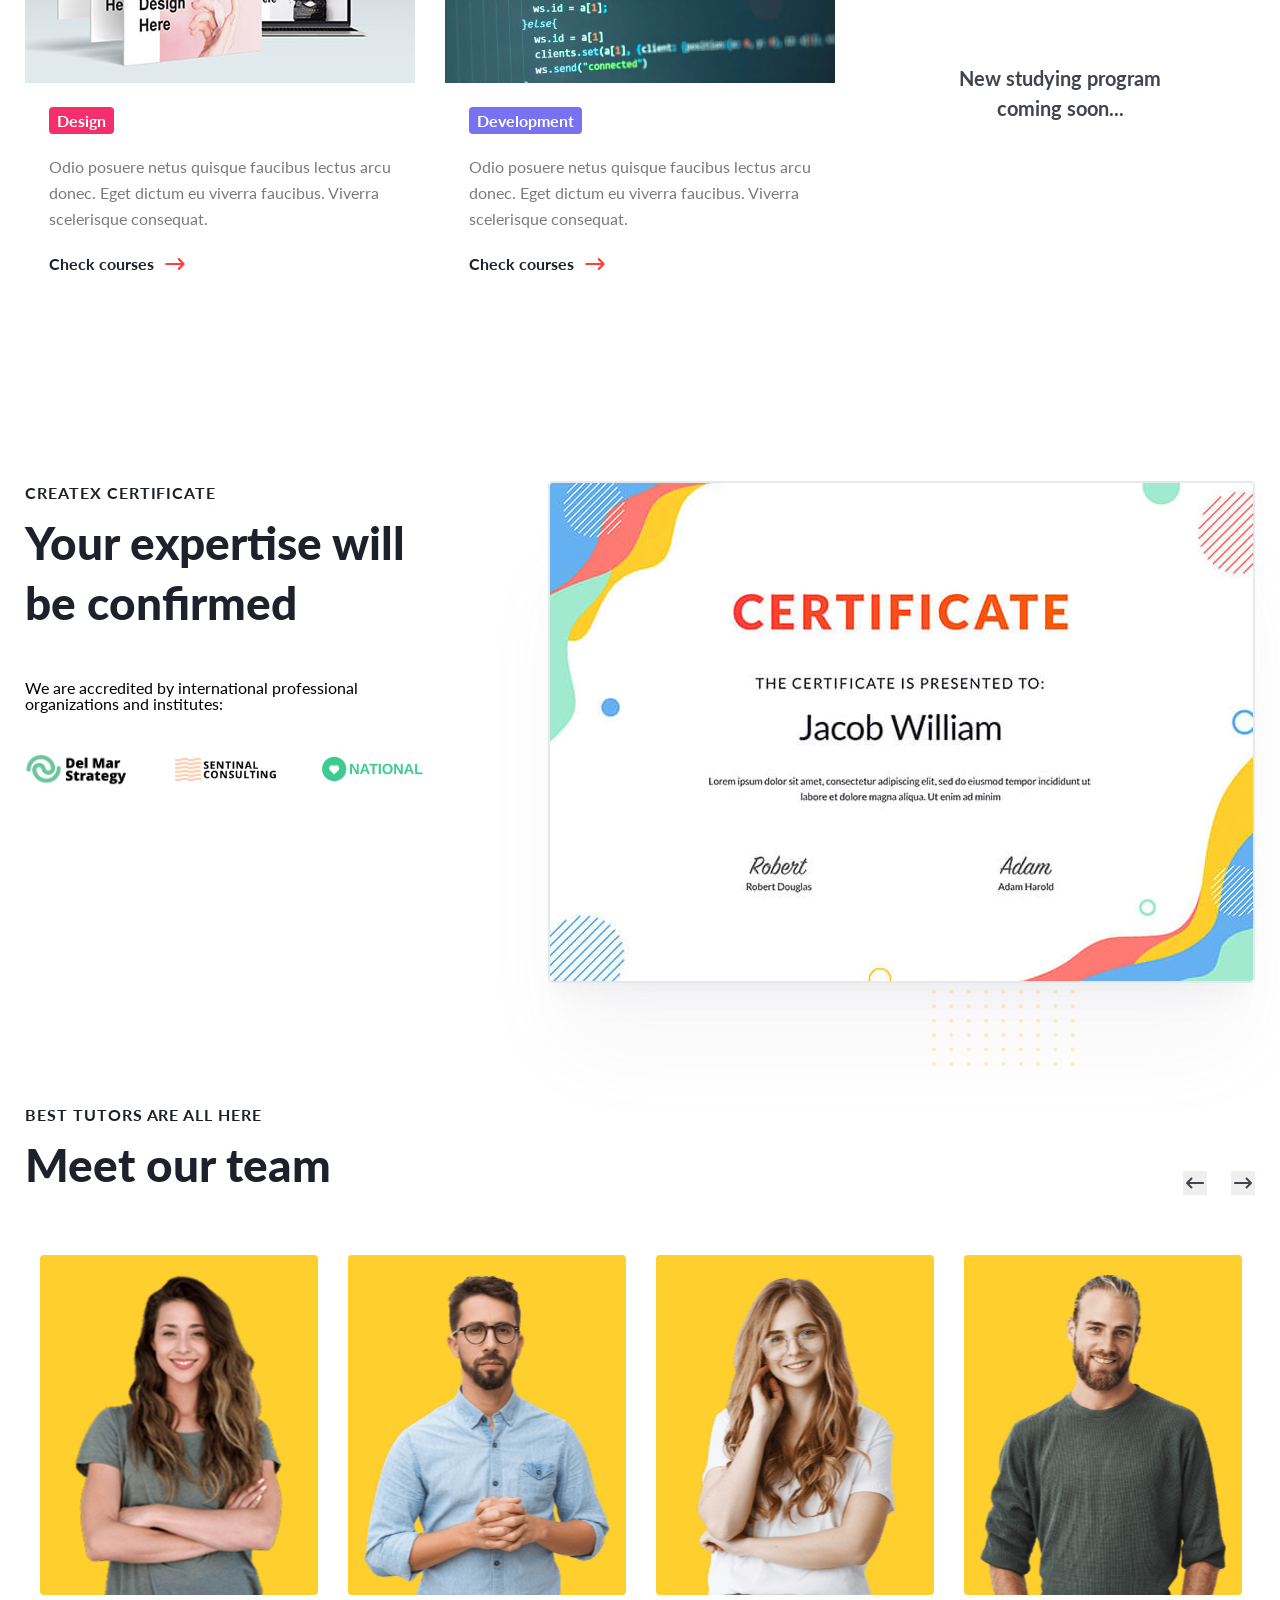
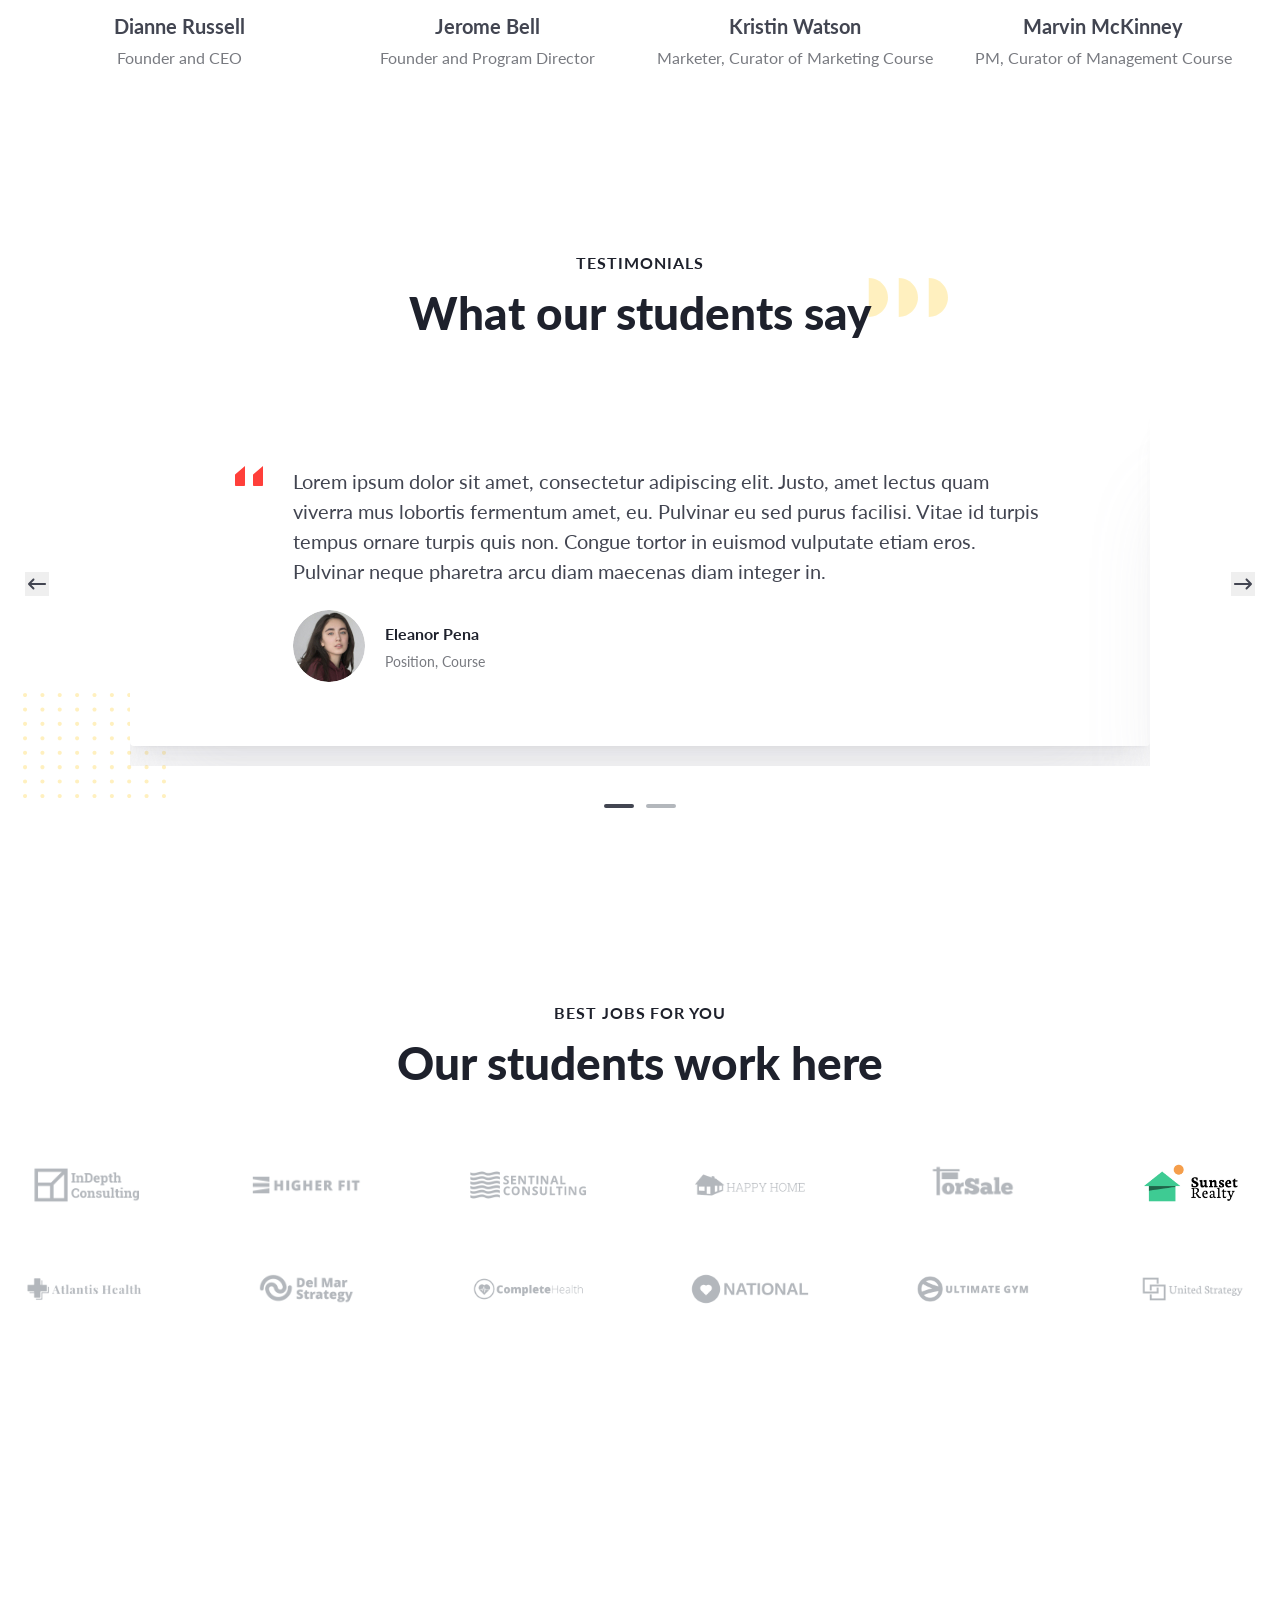
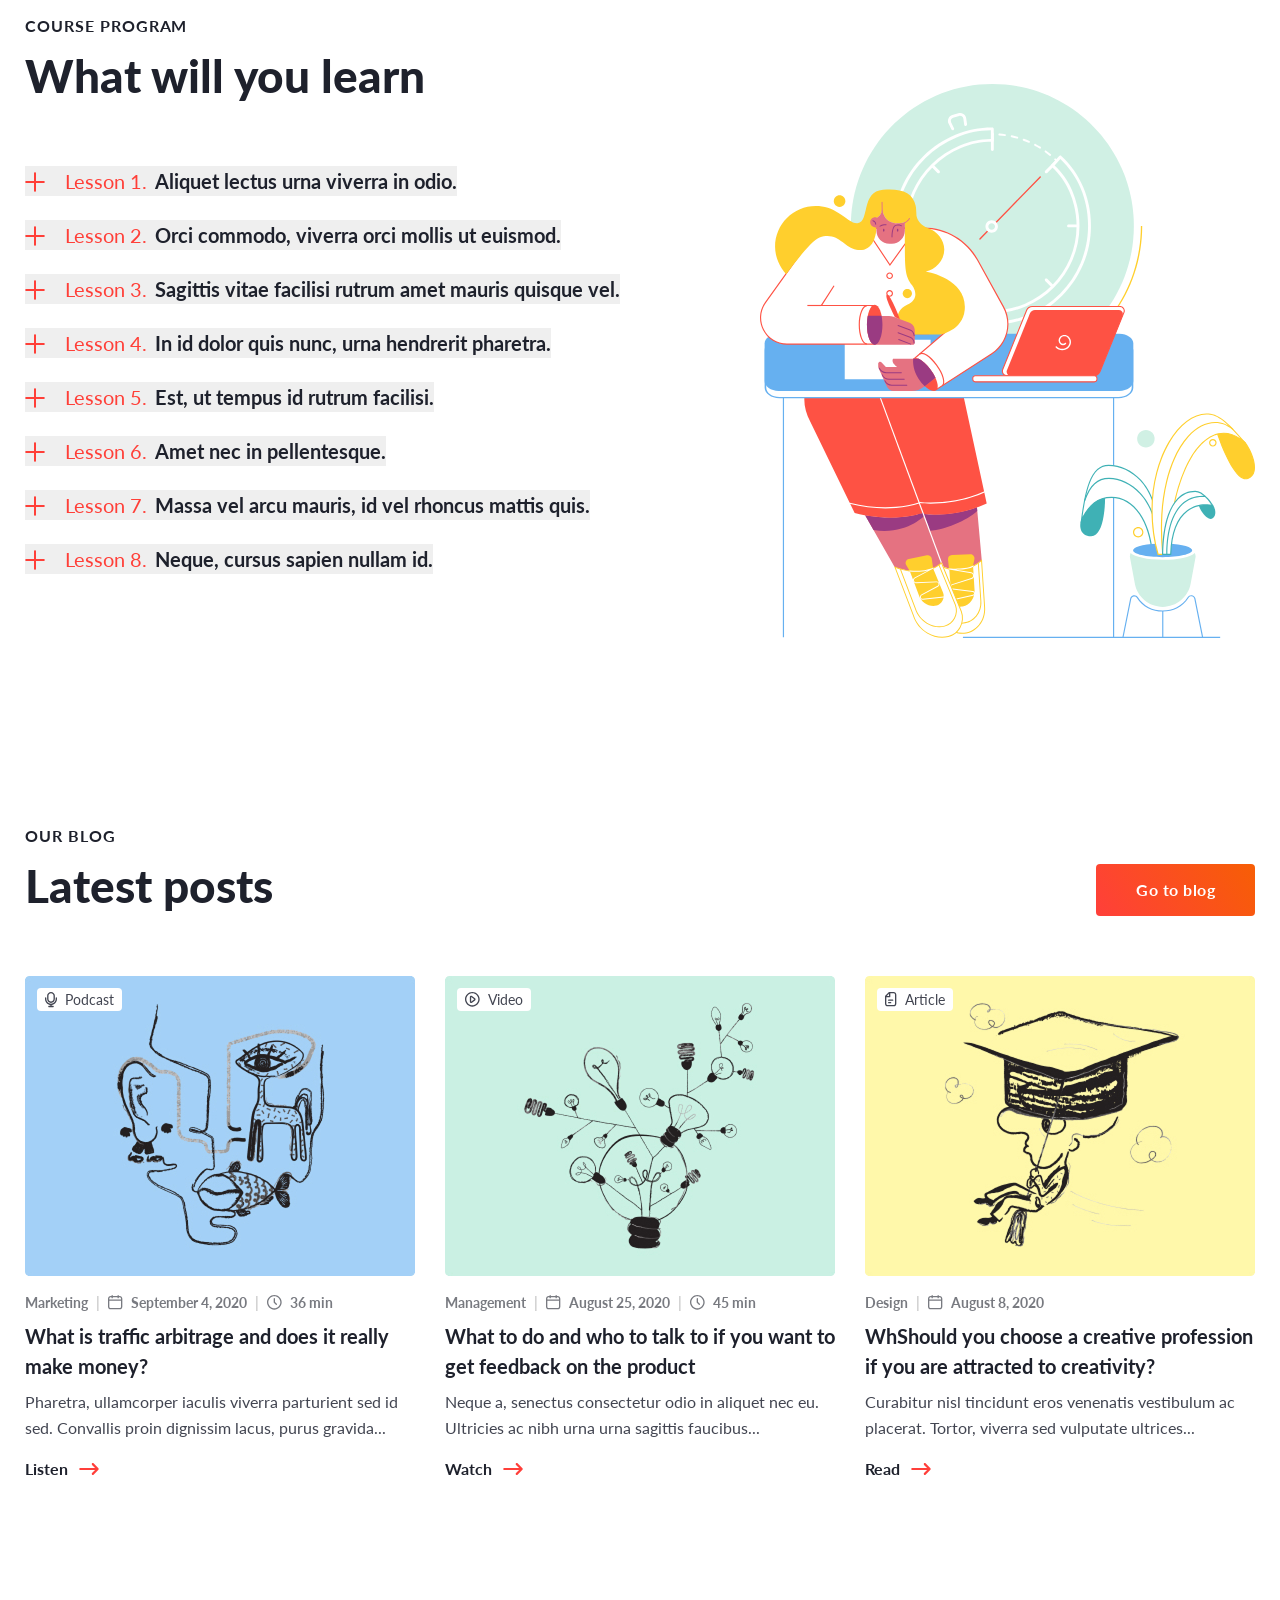
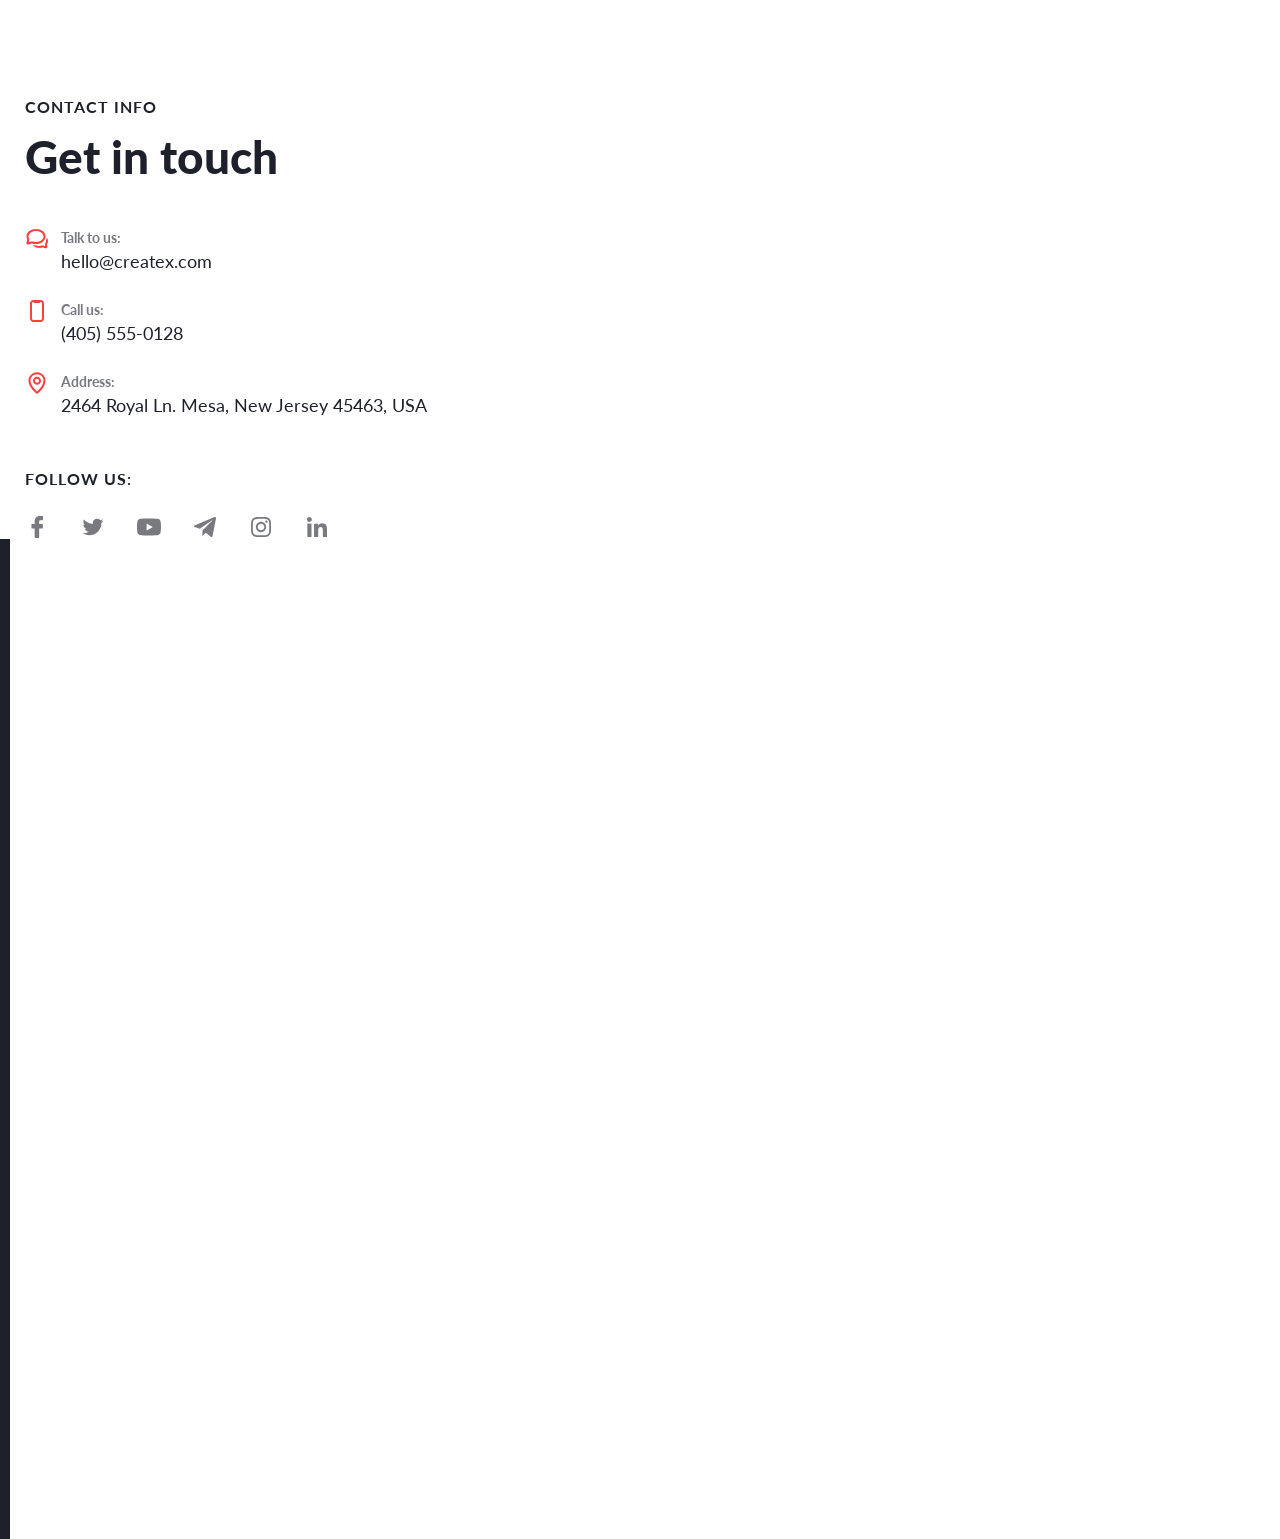
==== commit 91767220: "contact-info complete" ====
--- a/Createx-layout/index.html
+++ b/Createx-layout/index.html
@@ -677,6 +677,57 @@
       </div>
     </section>
 
+    <section class="contact-info">
+      <div class="container">
+
+        <div class="left">
+          <div class="heading">
+            <h4>Contact info</h4>
+            <h2>Get in touch</h2>
+          </div>
+          <div class="general-contacts">
+            <div class="contact">
+              <img src="images/icons/contacts/Chat.svg">
+              <div>
+                <span class="note">Talk to us:</span>
+                <span class="info">hello@createx.com</span>
+              </div>
+            </div>
+            <div class="contact">
+              <img src="images/icons/contacts/iPhone.svg">
+              <div>
+                <span class="note">Call us:</span>
+                <span class="info">(405) 555-0128</span>
+              </div>
+            </div>
+            <div class="contact">
+              <img src="images/icons/contacts/outline.svg">
+              <div>
+                <span class="note">Address:</span>
+                <span class="info">2464 Royal Ln. Mesa, New Jersey 45463, USA</span>
+              </div>
+            </div>
+          </div>
+          <div class="socials">
+            <span>Follow us:</span>
+            <div class="icons">
+              <a href="/"><img src="images/icons/contacts/Facebook.svg" alt="facebook"></a>
+              <a href="/"><img src="images/icons/contacts/Twitter.svg" alt="twitter"></a>
+              <a href="/"><img src="images/icons/contacts/YouTube.svg" alt="youtube"></a>
+              <a href="/"><img src="images/icons/contacts/telegram.svg" alt="telegram"></a>
+              <a href="/"><img src="images/icons/contacts/Instagram.svg" alt="Instagram"></a>
+              <a href="/"><img src="images/icons/contacts/Linked-In.svg" alt="Linked-In"></a>
+            </div>
+          </div>
+        </div>
+
+        <div class="right">
+          <iframe src="https://www.google.com/maps/embed?pb=!1m18!1m12!1m3!1d386988.1571468638!2d-74.73095218919056!3d40.7324340074365!2m3!1f0!2f0!3f0!3m2!1i1024!2i768!4f13.1!3m3!1m2!1s0x89c2f94efa3f6c43%3A0x35447f641694f28!2sBrimar%20Industries!5e0!3m2!1sru!2sru!4v1789583671827!5m2!1sen!2sen" width="705" height="412" style="border:0;" allowfullscreen="" loading="lazy" referrerpolicy="strict-origin-when-cross-origin"></iframe>
+        </div>
+
+      </div>
+    </section>
+
     <div class="trash"></div>
 
   </main>
--- a/Createx-layout/css/style.css
+++ b/Createx-layout/css/style.css
@@ -868,7 +868,7 @@
               margin-left: 40px;
 
               &::before {
-                content: "Lesson " counter(item) '.';
+                content: "Lesson "counter(item) '.';
                 font-weight: 400;
                 line-height: 150%;
                 font-size: 20px;
@@ -907,7 +907,7 @@
   .posts {
     display: flex;
     justify-content: space-between;
-    
+
     .post {
       position: relative;
       width: 390px;
@@ -973,6 +973,79 @@
   }
 }
 
+section.contact-info {
+  margin-top: 213px;
+
+  .container {
+    display: flex;
+    align-items: flex-end;
+    justify-content: space-between;
+
+    .left {
+      .heading {
+        margin-bottom: 40px;
+      }
+
+      .general-contacts {
+        margin-bottom: 48px;
+        display: flex;
+        flex-direction: column;
+        gap: 24px;
+
+        .contact {
+          display: flex;
+          align-items: flex-start;
+          gap: 12px;
+
+          >div {
+            display: flex;
+            flex-direction: column;
+          }
+
+          .note {
+            font-weight: 700;
+            font-size: 14px;
+            line-height: 150%;
+            color: var(--gray-700);
+          }
+
+          .info {
+            font-weight: 400;
+            font-size: 18px;
+            line-height: 150%;
+            color: var(--gray-900);
+          }
+        }
+      }
+
+      .socials {
+        >span {
+          display: inline-block;
+          text-transform: uppercase;
+          margin-bottom: 24px;
+          font-weight: 700;
+          line-height: 150%;
+          letter-spacing: 0.06em;
+          color: var(--gray-900);
+        }
+
+        .icons {
+          display: flex;
+          gap: 32px;
+
+          img {
+            transition: .3s;
+
+            &:hover {
+              transform: scale(1.2);
+            }
+          }
+        }
+      }
+    }
+  }
+}
+
 .trash {
   height: 1000px;
   width: 10px;
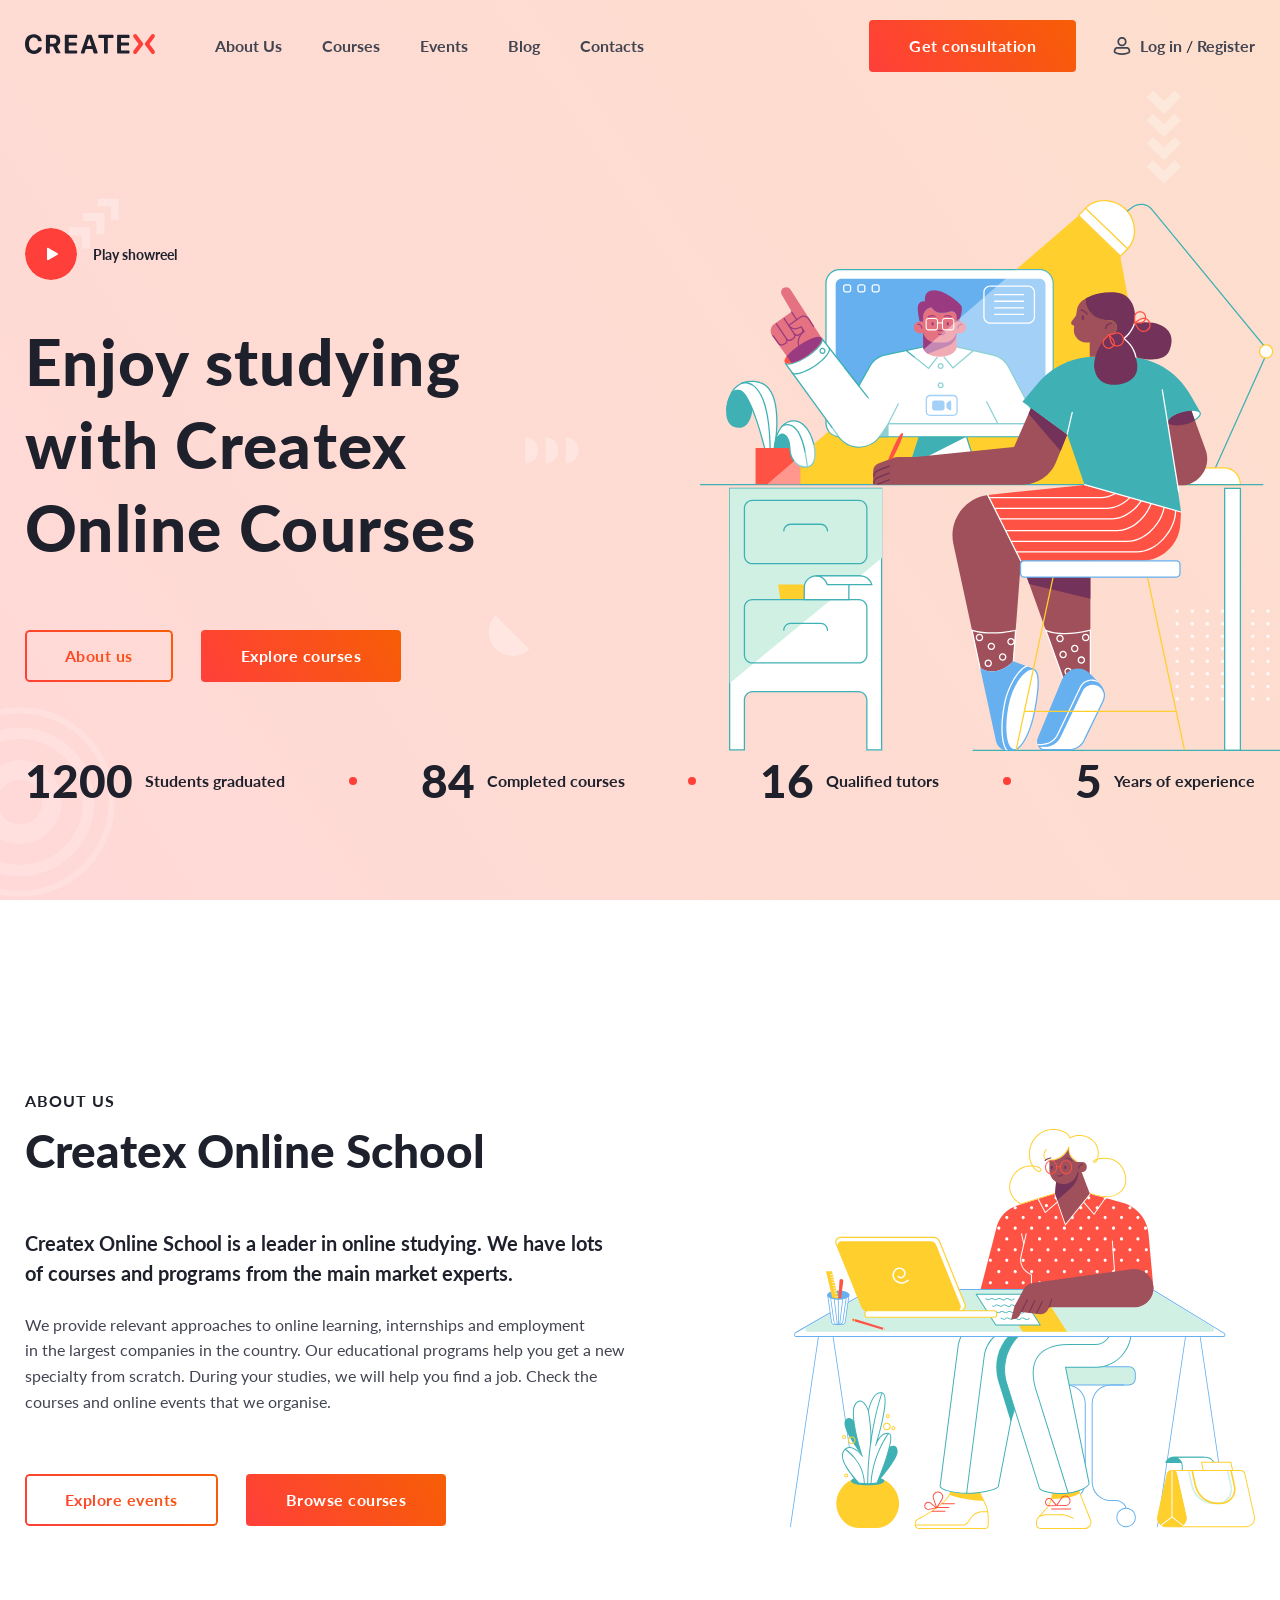
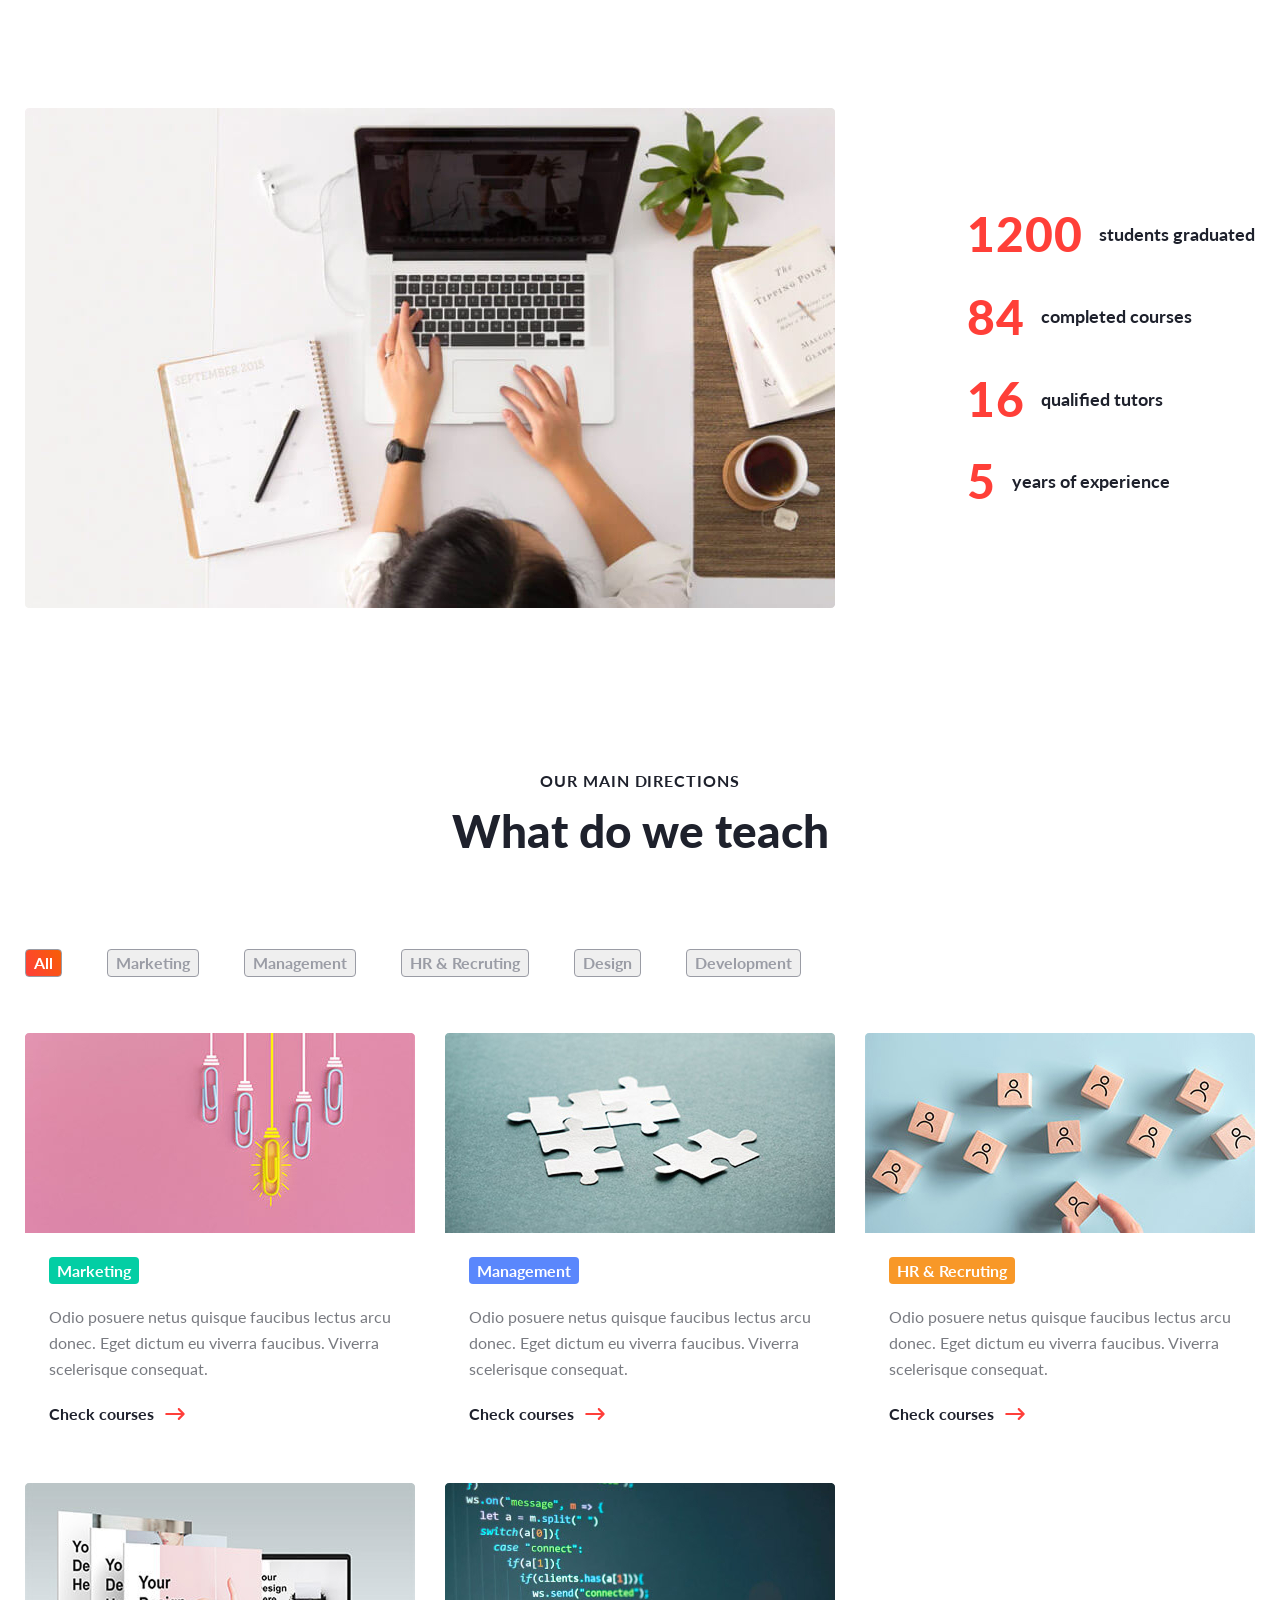
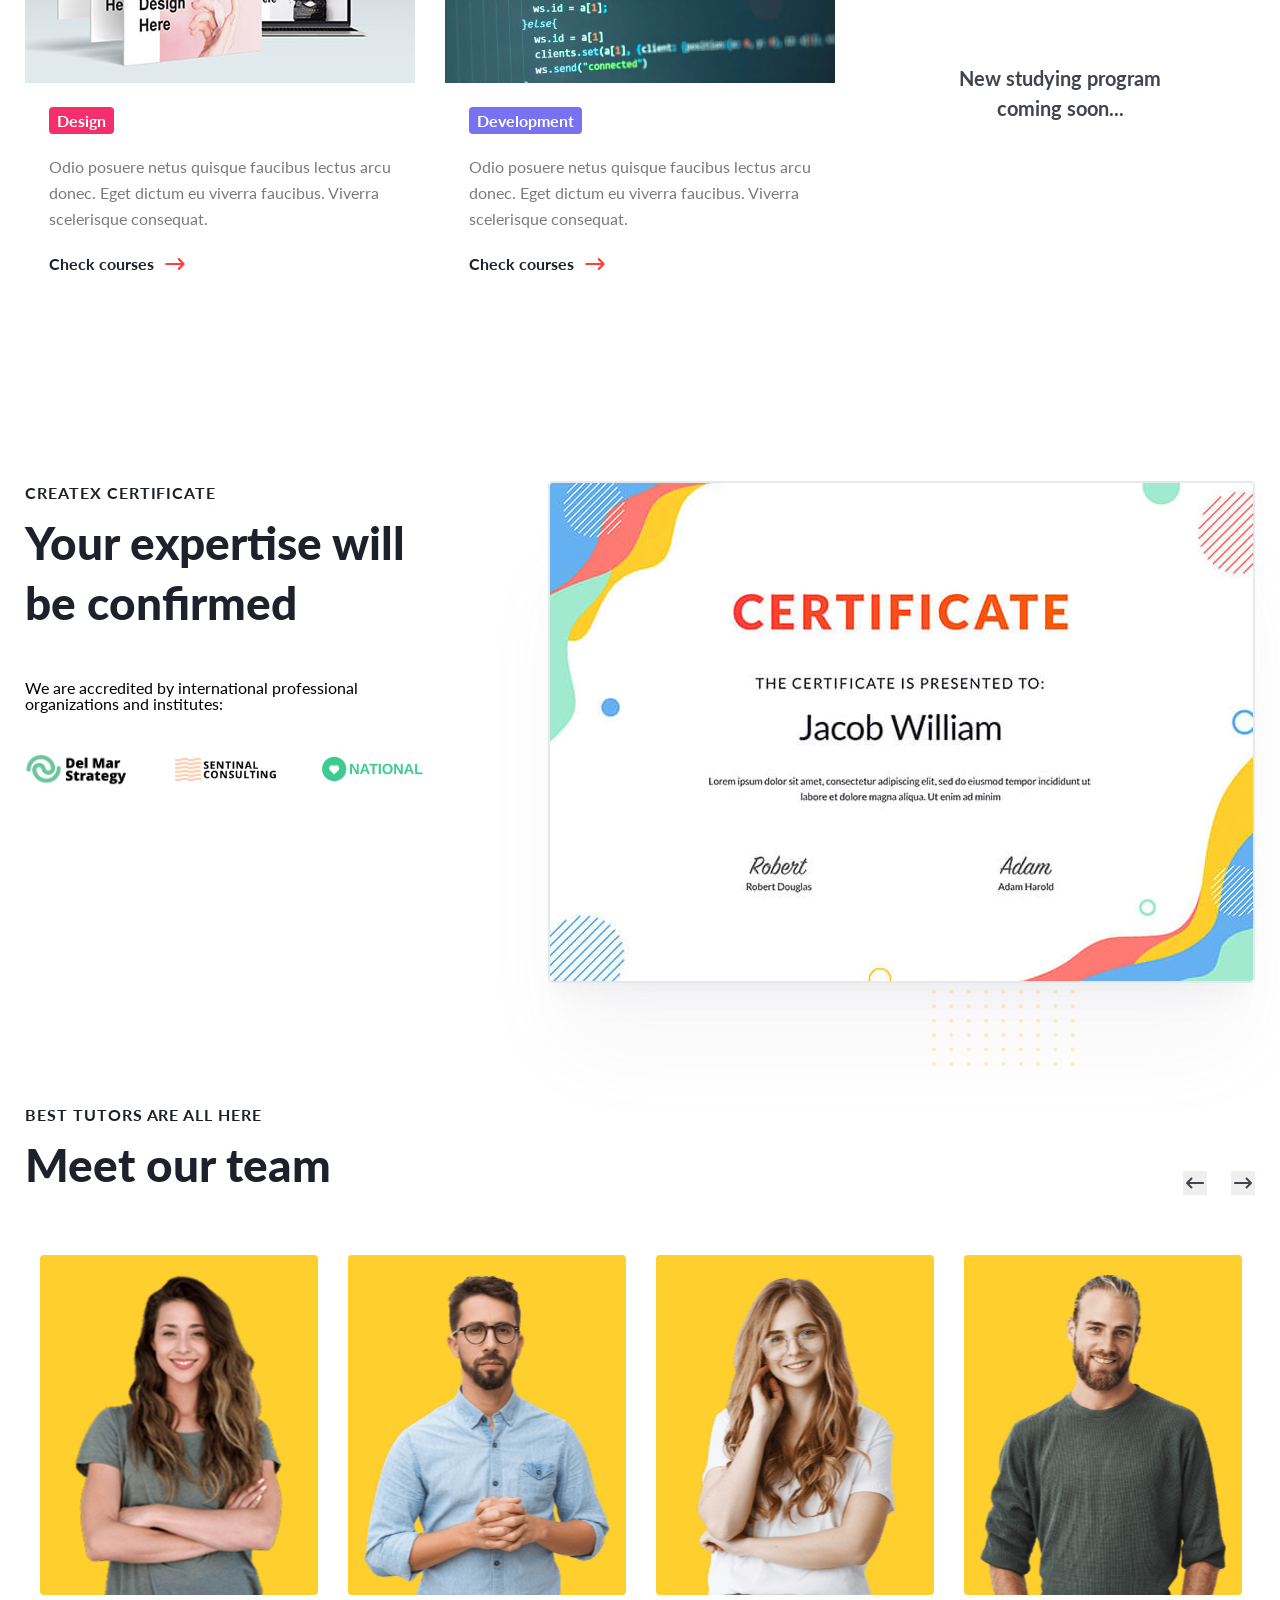
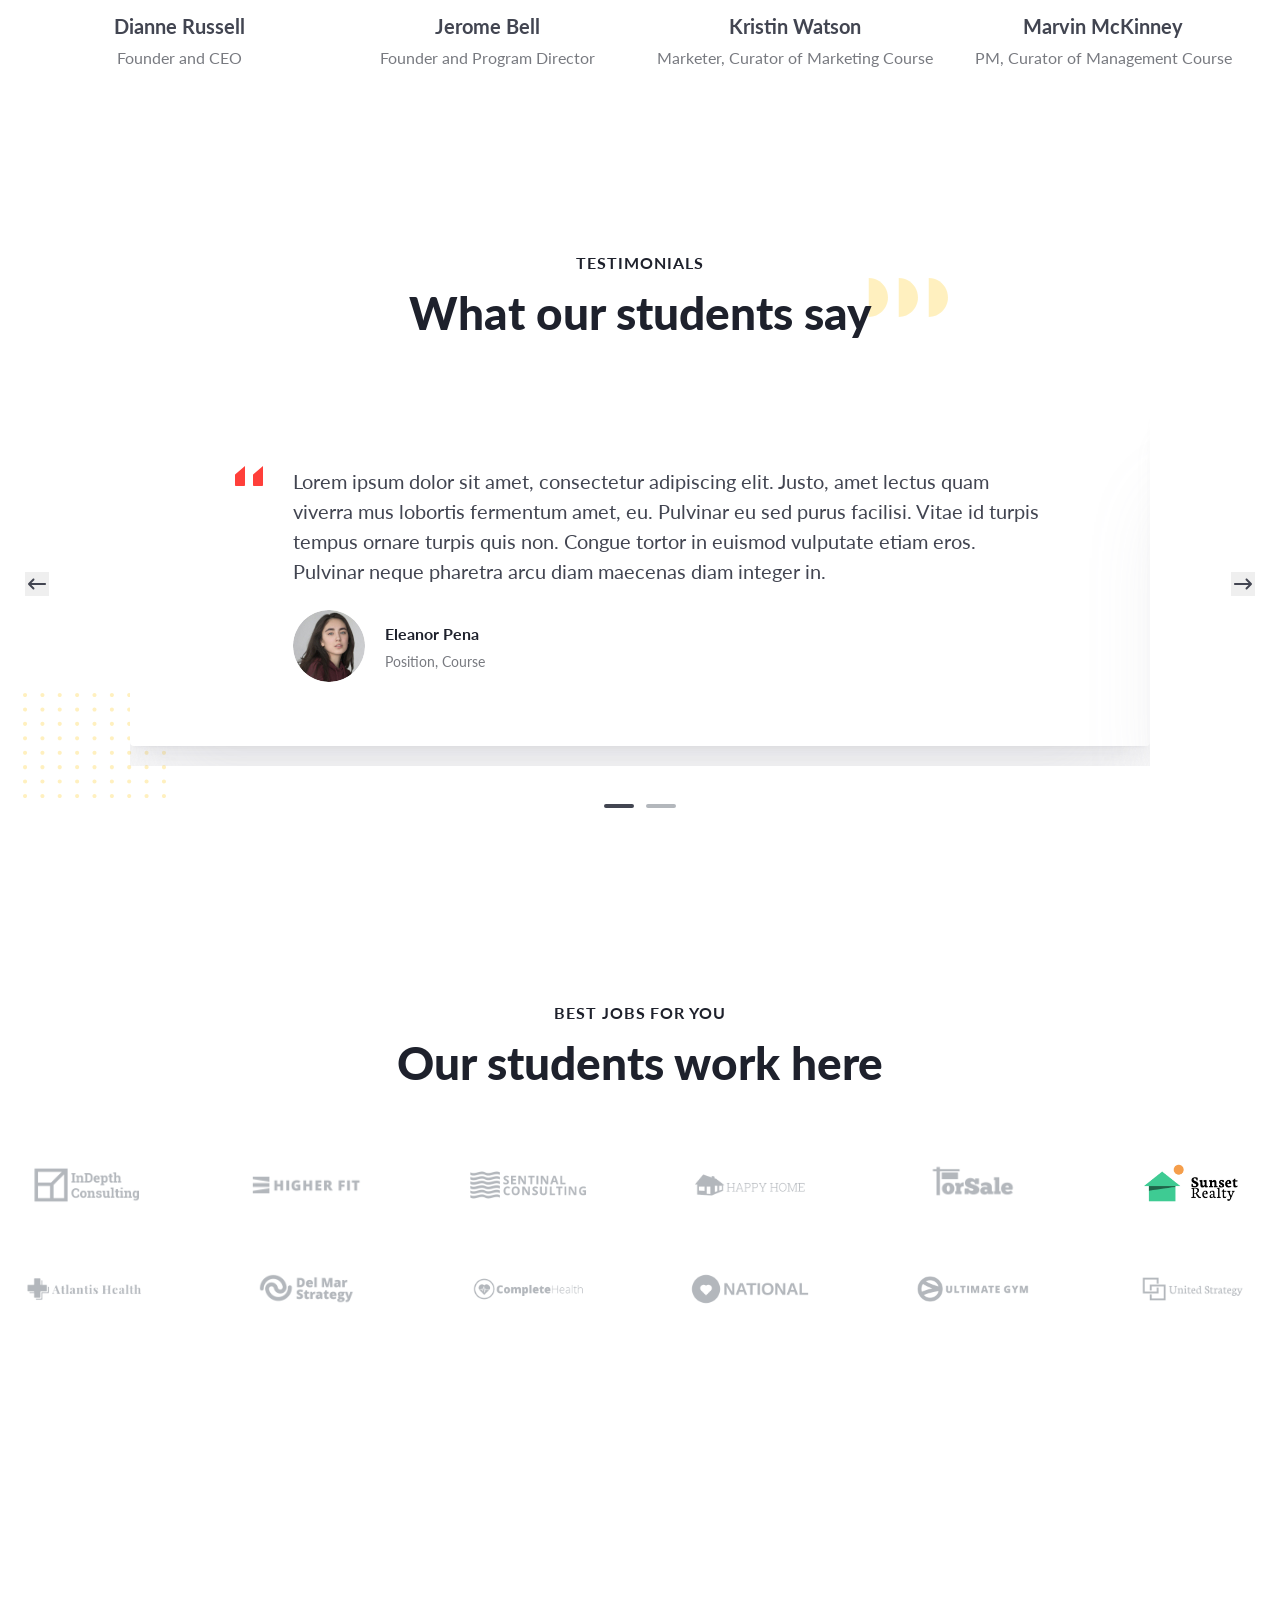
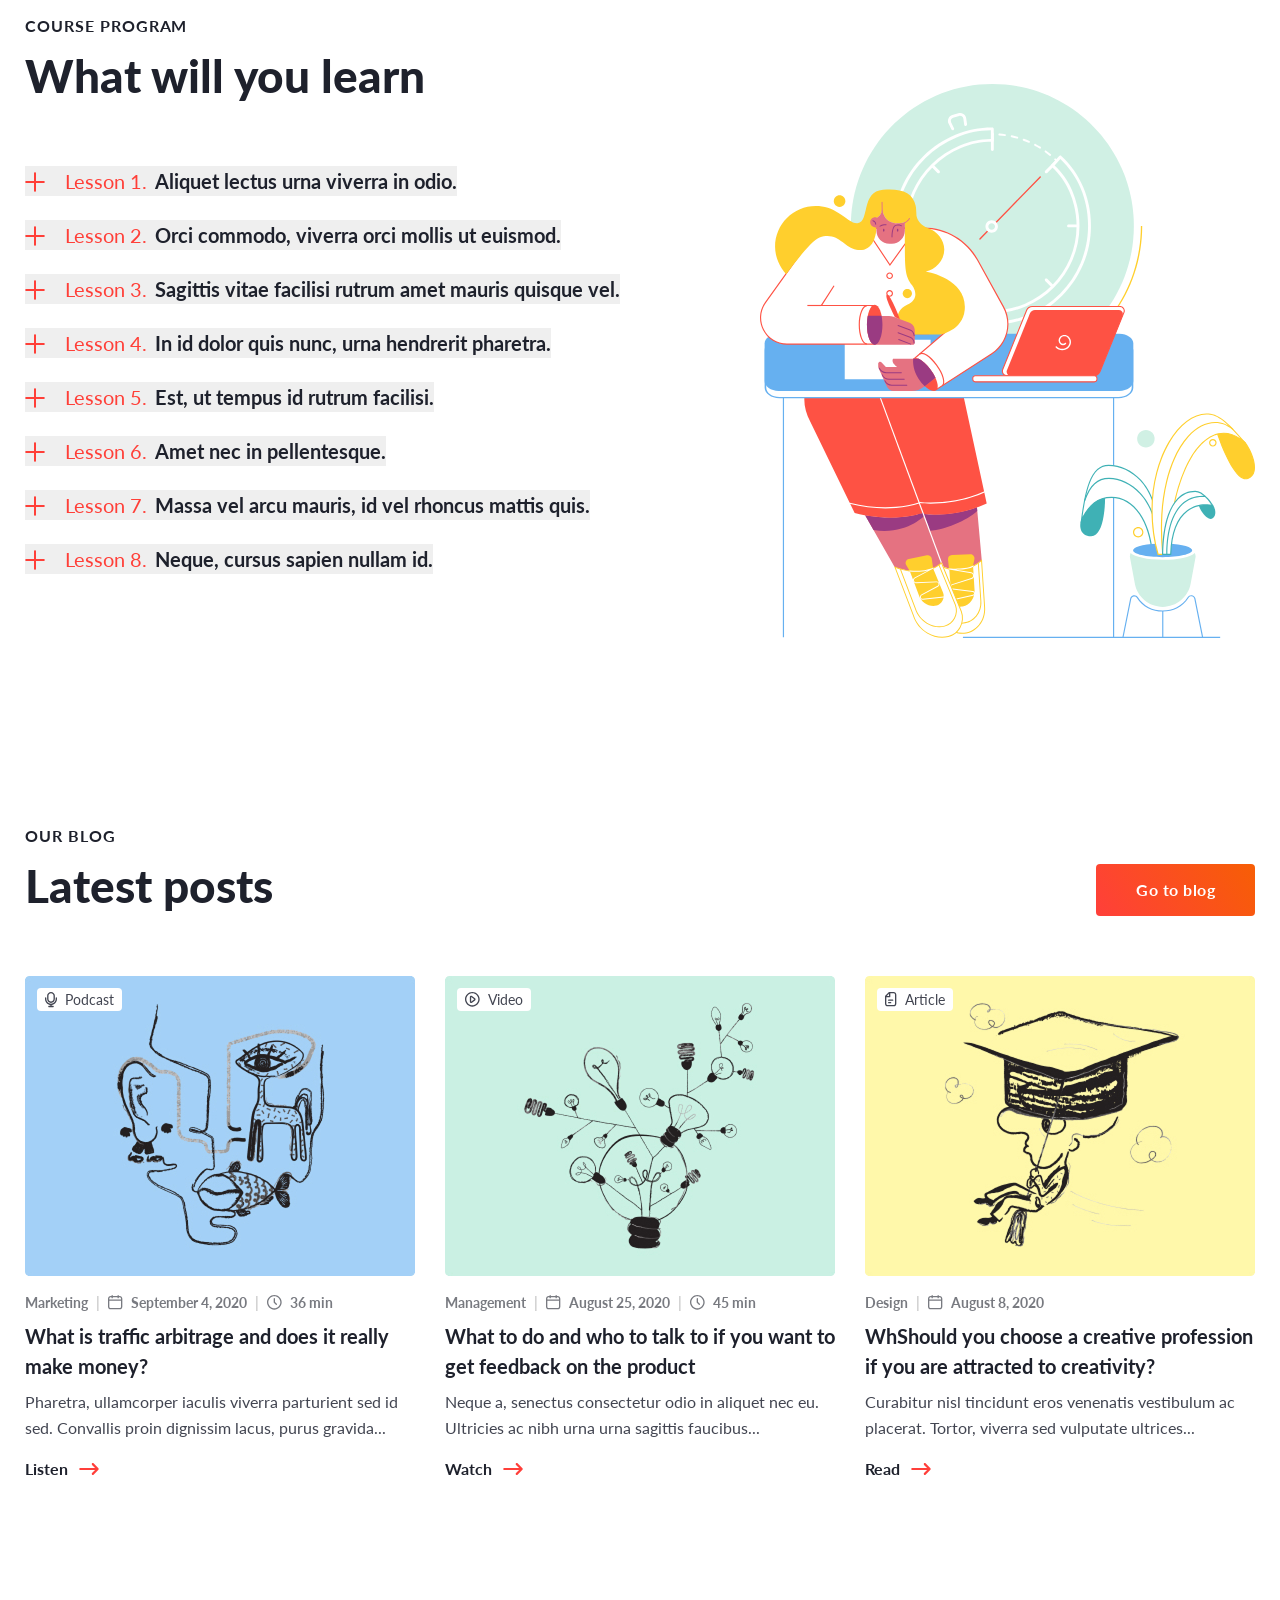
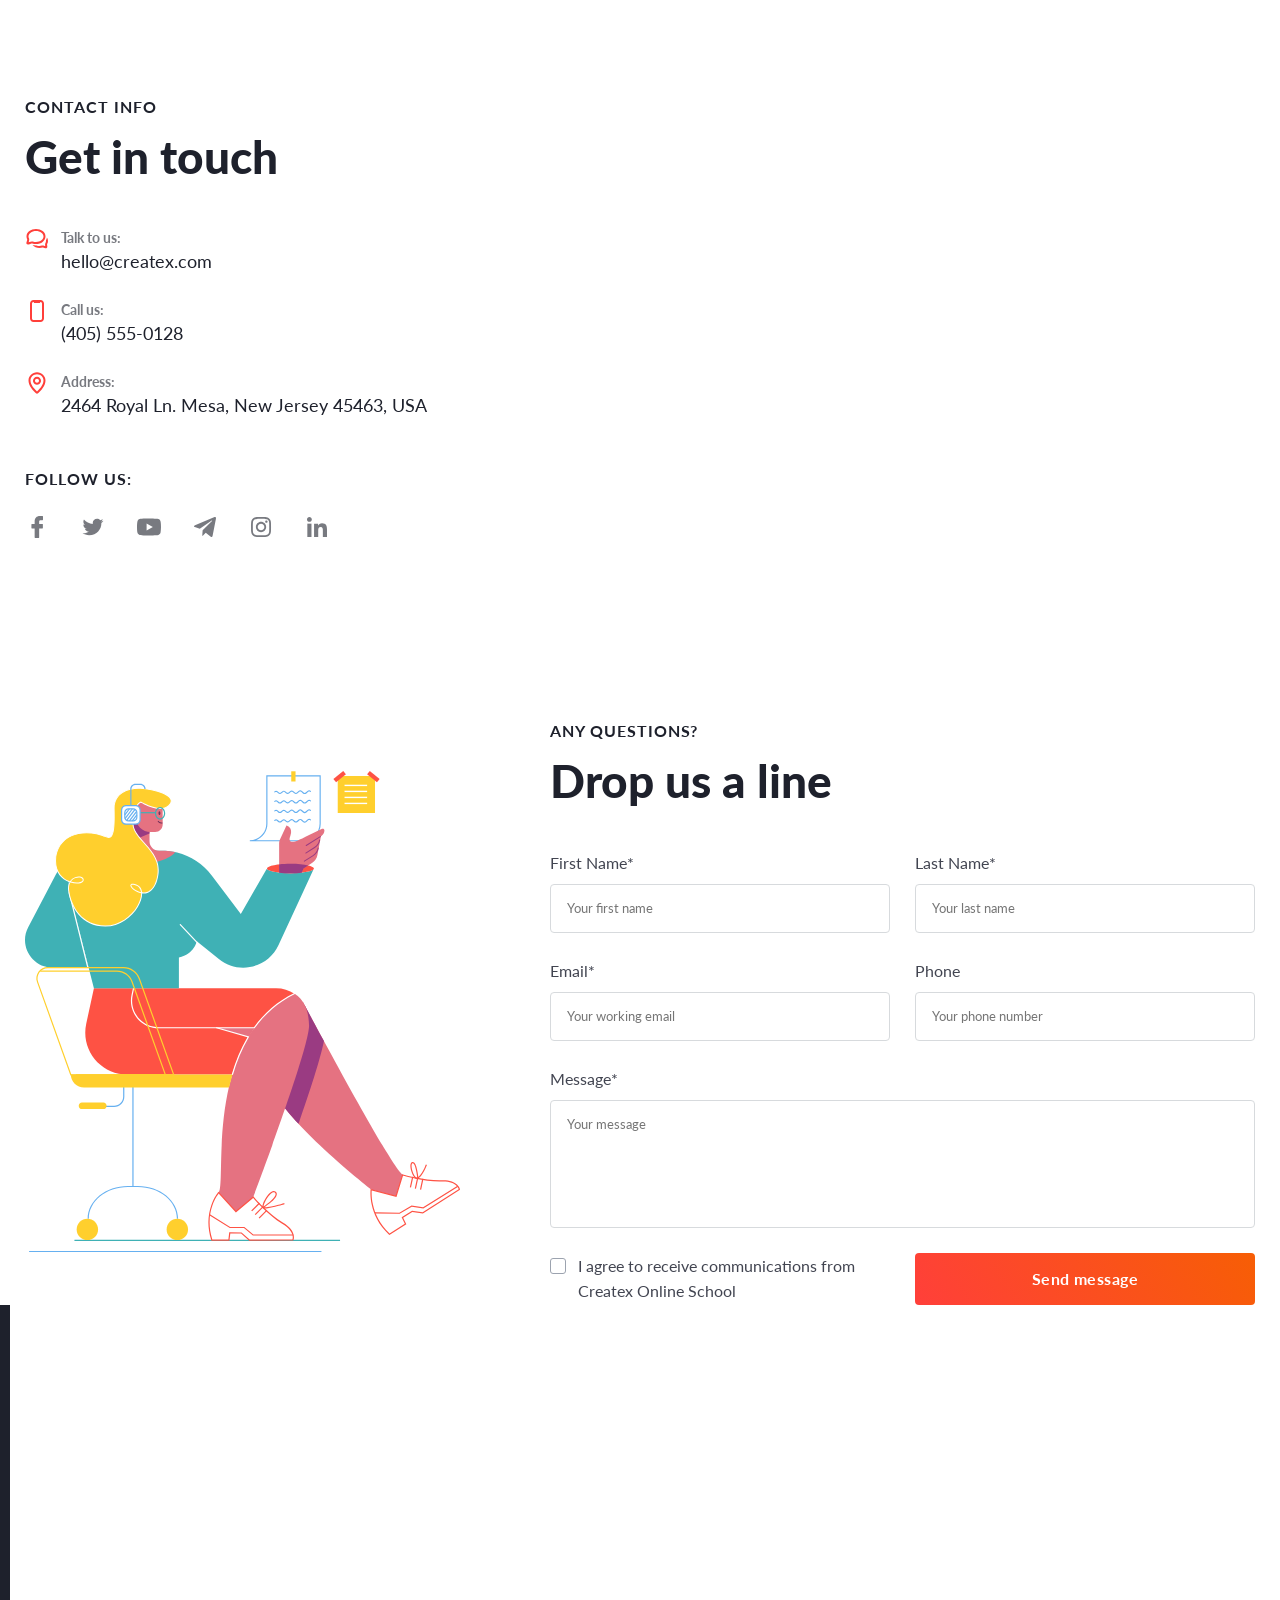
==== commit 0f052dbb: "any-questions complete" ====
--- a/Createx-layout/index.html
+++ b/Createx-layout/index.html
@@ -434,7 +434,7 @@
     </section>
 
     <section class="best-jobs">
-      <div class="conteiner">
+      <div class="container">
 
         <div class="heading">
           <h4>best jobs for you</h4>
@@ -722,7 +722,58 @@
         </div>
 
         <div class="right">
-          <iframe src="https://www.google.com/maps/embed?pb=!1m18!1m12!1m3!1d386988.1571468638!2d-74.73095218919056!3d40.7324340074365!2m3!1f0!2f0!3f0!3m2!1i1024!2i768!4f13.1!3m3!1m2!1s0x89c2f94efa3f6c43%3A0x35447f641694f28!2sBrimar%20Industries!5e0!3m2!1sru!2sru!4v1789583671827!5m2!1sen!2sen" width="705" height="412" style="border:0;" allowfullscreen="" loading="lazy" referrerpolicy="strict-origin-when-cross-origin"></iframe>
+          <iframe
+            src="https://www.google.com/maps/embed?pb=!1m18!1m12!1m3!1d386988.1571468638!2d-74.73095218919056!3d40.7324340074365!2m3!1f0!2f0!3f0!3m2!1i1024!2i768!4f13.1!3m3!1m2!1s0x89c2f94efa3f6c43%3A0x35447f641694f28!2sBrimar%20Industries!5e0!3m2!1sru!2sru!4v1789583671827!5m2!1sen!2sen"
+            width="705" height="412" style="border:0;" allowfullscreen="" loading="lazy"
+            referrerpolicy="strict-origin-when-cross-origin"></iframe>
+        </div>
+
+      </div>
+    </section>
+
+    <section class="any-questions">
+      <div class="container">
+
+        <div class="left">
+          <img src="images/illustration.svg">
+        </div>
+
+        <div class="right">
+
+          <div class="heading">
+            <h4>Any questions?</h4>
+            <h2>Drop us a line</h2>
+          </div>
+
+          <form action="/submit" method="post">
+            <div class="small field">
+              <label for="f-name">First Name*</label>
+              <input type="text" id="f-name" name="f-name" placeholder="Your first name" required>
+            </div>
+            <div class="small field">
+              <label for="l-name">Last Name*</label>
+              <input type="text" id="l-name" name="l-name" placeholder="Your last name" required>
+            </div>
+            <div class="small field">
+              <label for="email">Email*</label>
+              <input type="text" id="email" name="email" placeholder="Your working email" required>
+            </div>
+            <div class="small field">
+              <label for="phone">Phone</label>
+              <input type="text" id="phone" name="phone" placeholder="Your phone number">
+            </div>
+            <div class="field">
+              <label for="message">Message*</label>
+              <textarea type="text" id="message" name="message" placeholder="Your message" required></textarea>
+            </div>
+            <label class="small">
+              <input type="checkbox" name="agree" required>
+              <span class="checkmark"></span>
+              I agree to receive communications from Createx Online School
+            </label>
+            <button type="submit" class="small button">Send message</button>
+          </form>
+
         </div>
 
       </div>
--- a/Createx-layout/css/style.css
+++ b/Createx-layout/css/style.css
@@ -114,6 +114,7 @@
 
 .heading {
   color: var(--gray-900);
+  display: inline-block;
 
   &>h4 {
     font-weight: 700;
@@ -443,9 +444,12 @@
   margin-top: 161px;
 
   &>.container {
+    display: flex;
+    flex-direction: column;
 
     &>.heading {
       text-align: center;
+      align-self: center;
       margin-bottom: 88px;
     }
 
@@ -700,7 +704,13 @@
 section.testimonials {
   margin-top: 180px;
 
+  .container {
+    display: flex;
+    flex-direction: column;
+  }
+
   .heading {
+    align-self: center;
     text-align: center;
     margin-bottom: 60px;
   }
@@ -795,10 +805,14 @@
 
 section.best-jobs {
   margin-top: 195px;
-  display: flex;
-  justify-content: center;
+
+  .container {
+    display: flex;
+    flex-direction: column;
+  }
 
   .heading {
+    align-self: center;
     text-align: center;
     margin-bottom: 60px;
   }
@@ -1046,6 +1060,119 @@
   }
 }
 
+section.any-questions {
+  margin-top: 180px;
+
+  .container {
+    display: flex;
+    justify-content: space-between;
+    align-items: center;
+
+    .right {
+      width: 705px;
+
+      form {
+        margin-top: 40px;
+        display: flex;
+        flex-wrap: wrap;
+        gap: 25px;
+
+        label {
+          display: inline-block;
+          font-weight: 400;
+          line-height: 160%;
+        }
+
+        .small {
+          width: 340px;
+          margin: 0;
+        }
+
+        .field {
+          display: flex;
+          flex-direction: column;
+
+          label {
+            color: var(--gray-800);
+            margin-bottom: 8px;
+          }
+
+          input,
+          textarea {
+            border: 1px solid var(--gray-400);
+            border-radius: 4px;
+            background: var(--white);
+            padding: 13px 16px;
+
+            font-weight: 400;
+            line-height: 160%;
+            color: var(--gray-600);
+          }
+
+          textarea {
+            height: 128px;
+            width: 705px;
+            resize: none;
+          }
+        }
+
+        >label {
+          display: flex;
+          color: var(--gray-800);
+          gap: 12px;
+          align-items: flex-start;
+
+          /* создать кастомную */
+          .checkmark {
+            flex-shrink: 0;
+            width: 16px;
+            height: 16px;
+            border: 1px solid #9ca3af;
+            border-radius: 3px;
+            background: #fff;
+            position: relative;
+            transition: border-color .2s, background .2s;
+            margin-top: 5px;
+
+            &::after {
+              content: "";
+              position: absolute;
+              inset: 0;
+              background: url('data:image/svg+xml;utf8,<svg width="10" height="8" viewBox="0 0 10 8" fill="none" xmlns="http://www.w3.org/2000/svg"><path fill-rule="evenodd" clip-rule="evenodd" d="M9.82771 0.195262C10.0574 0.455612 10.0574 0.877722 9.82771 1.13807L3.94536 7.80474C3.71564 8.06509 3.34319 8.06509 3.11347 7.80474L0.17229 4.4714C-0.05743 4.21105 -0.05743 3.78894 0.17229 3.5286C0.40201 3.26825 0.77446 3.26825 1.00418 3.5286L3.52941 6.39052L8.99582 0.195262C9.22554 -0.0650874 9.59799 -0.0650874 9.82771 0.195262Z" fill="white" /></svg>') center / 10px no-repeat;
+              opacity: 0;
+              transition: opacity .1s;
+            }
+          }
+
+          /* спрятать стрелочку по умолчанию */
+          input {
+            position: absolute;
+            opacity: 0;
+            width: 16px;
+            height: 16px;
+
+            /* настроить поведение при клике */
+            &:checked+.checkmark {
+              border: none;
+              background: var(--primary);
+            }
+
+            &:checked+.checkmark::after {
+              opacity: 1;
+            }
+
+            /* Фокус с клавиатуры (tab) */
+            &:focus-visible+.checkmark {
+              box-shadow: 0 0 0 3px rgba(231, 76, 60, 0.2);
+            }
+          }
+        }
+      }
+    }
+  }
+}
+
+
 .trash {
   height: 1000px;
   width: 10px;
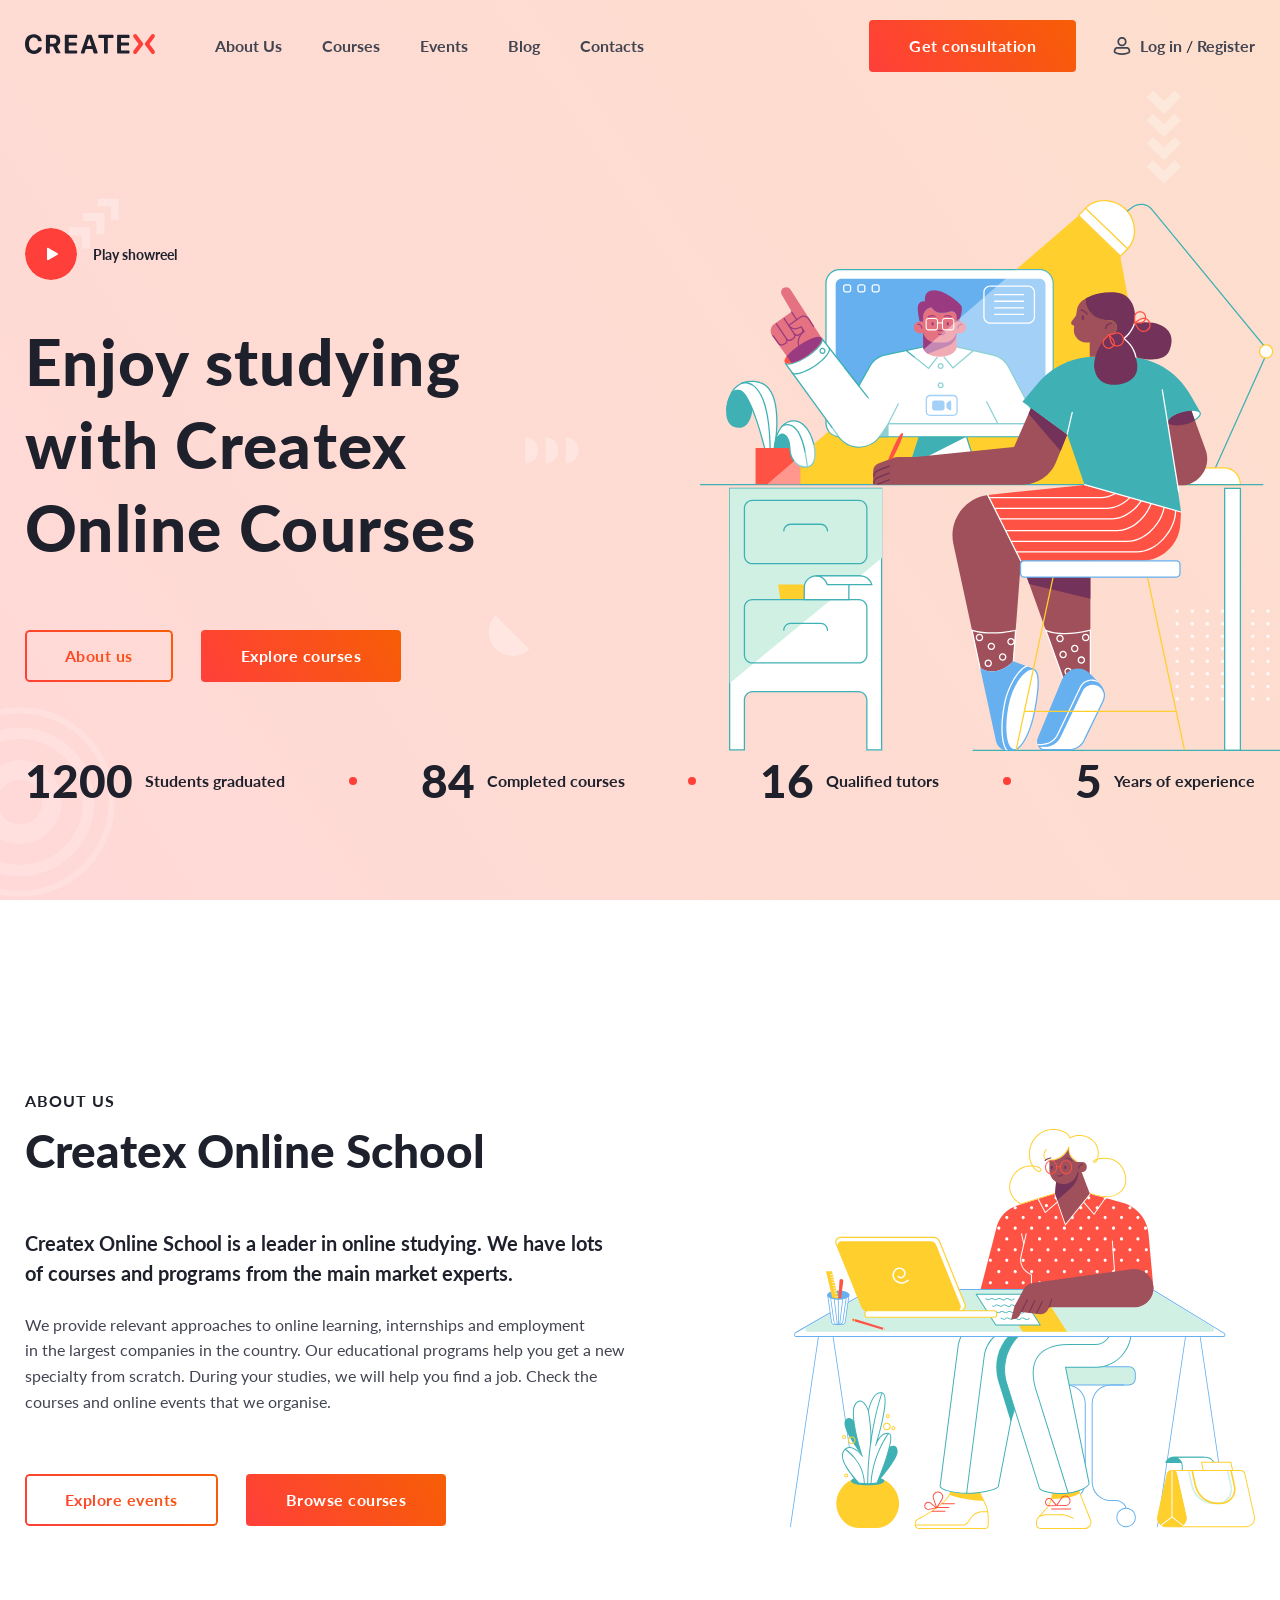
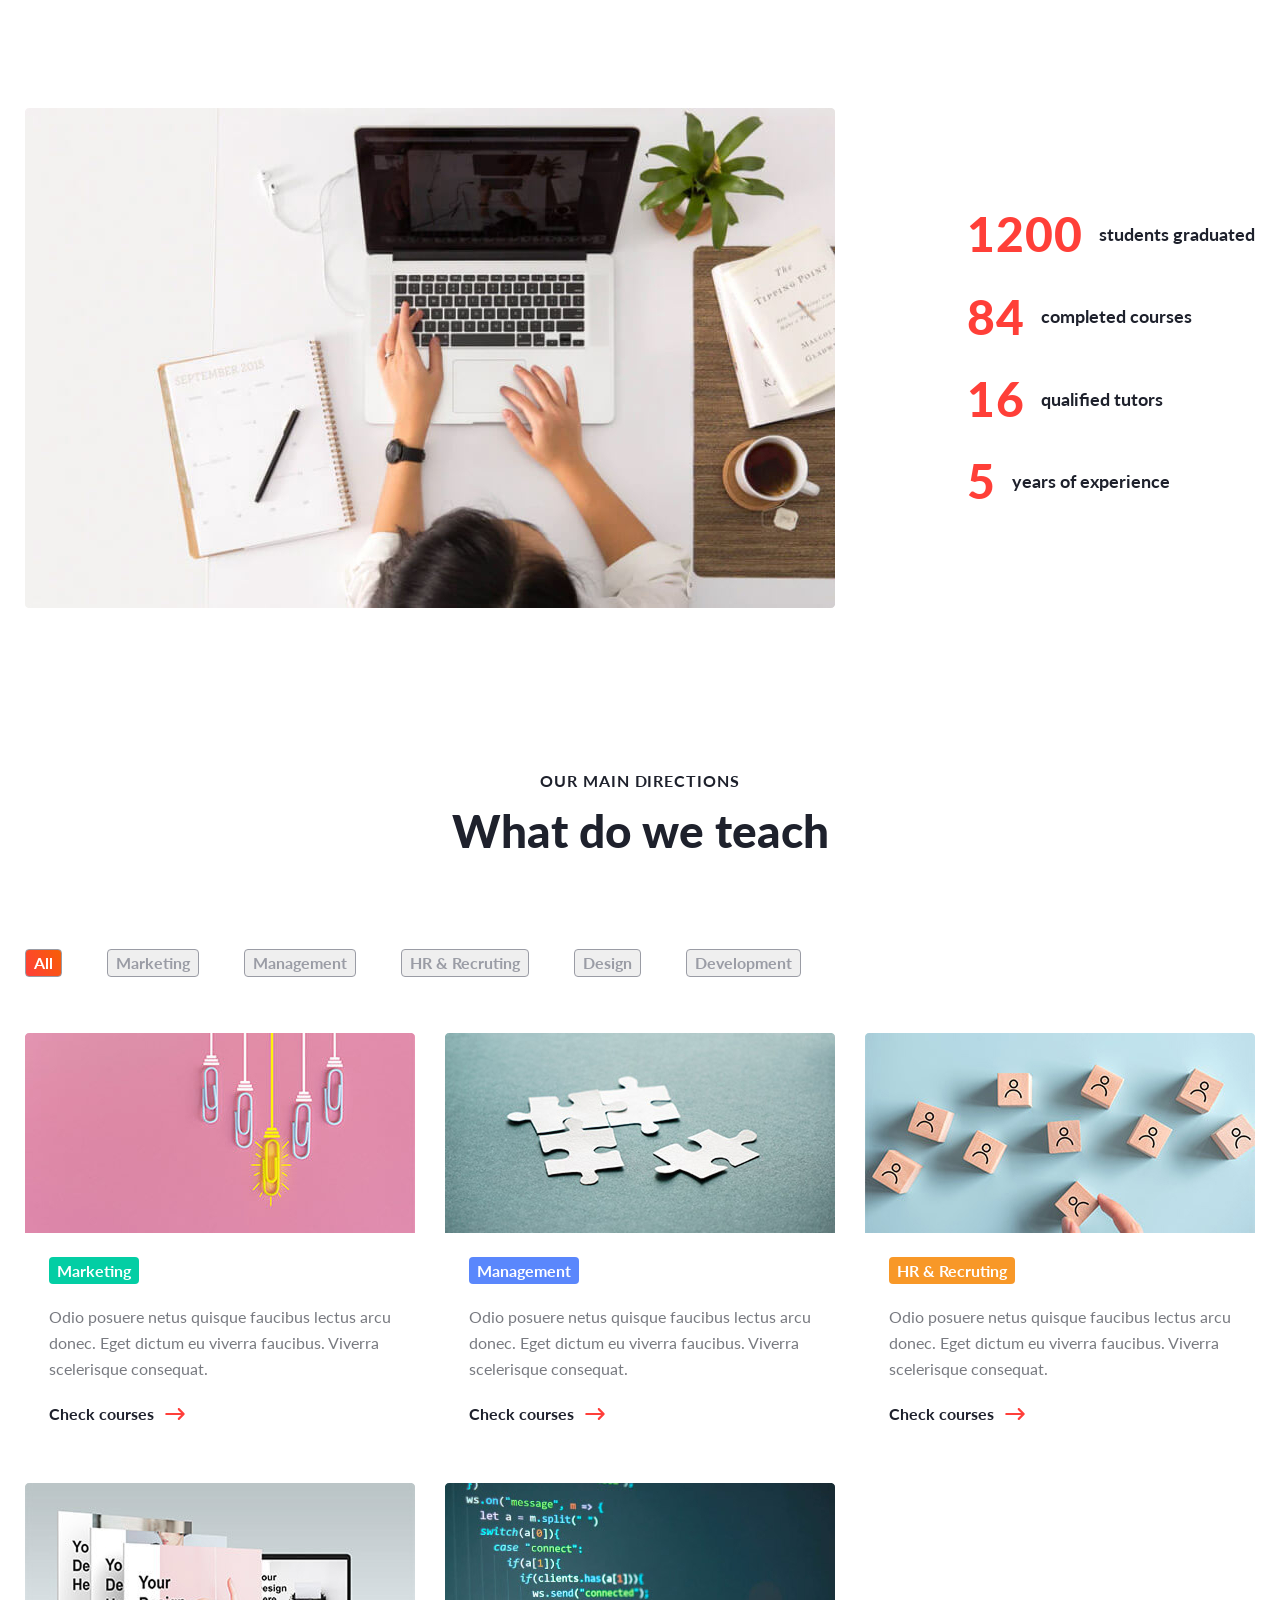
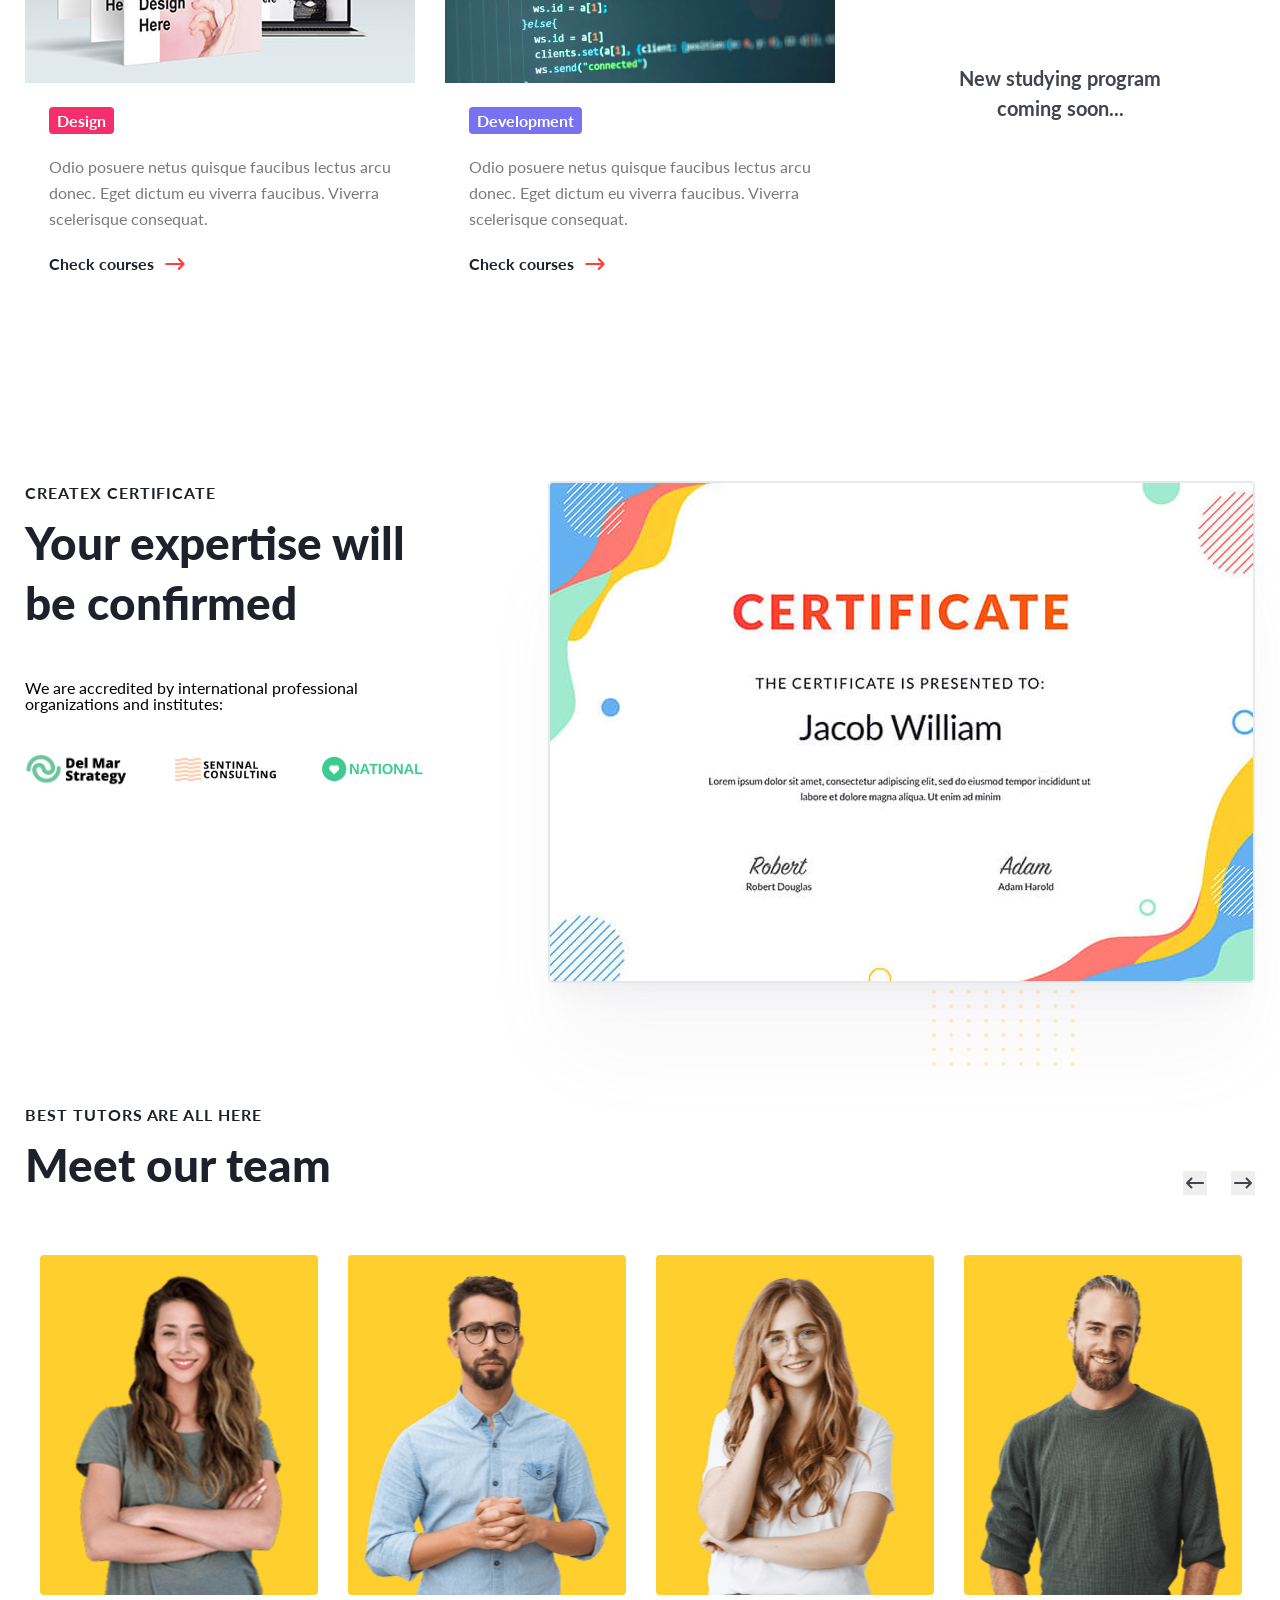
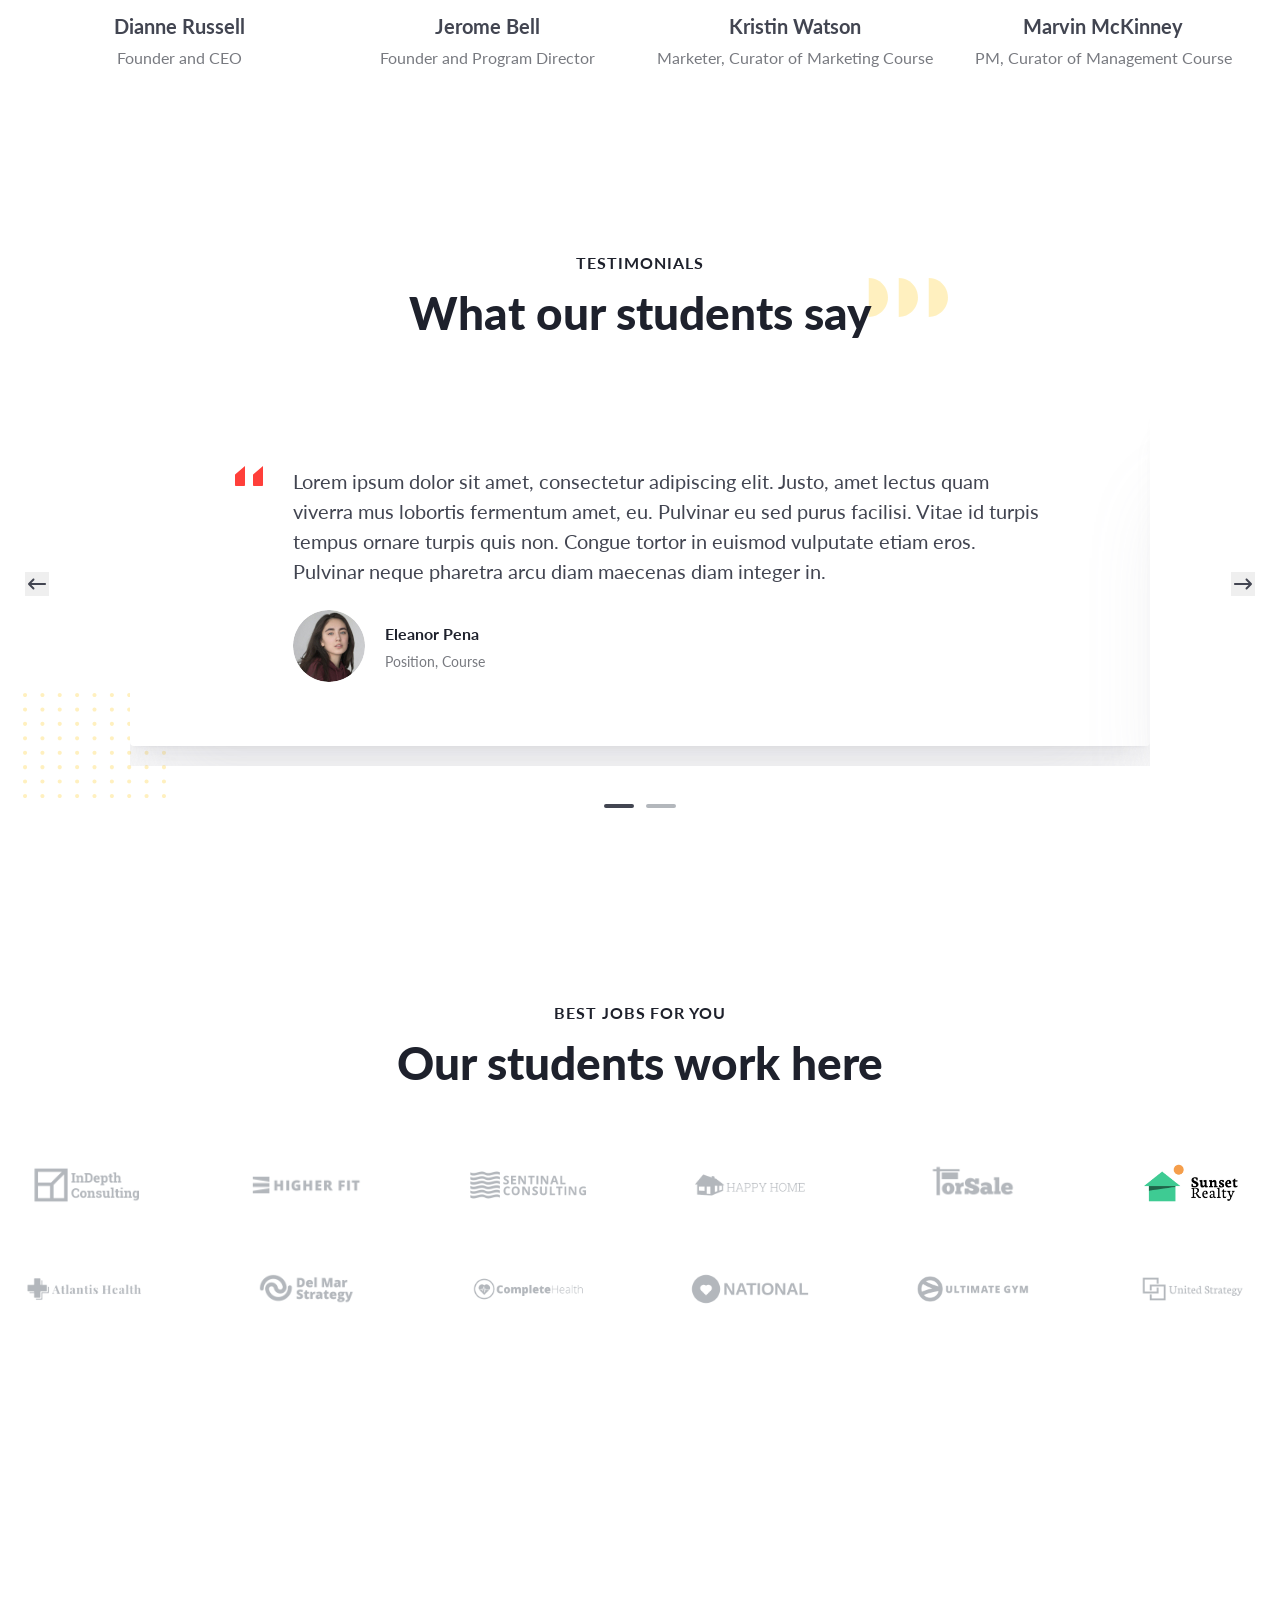
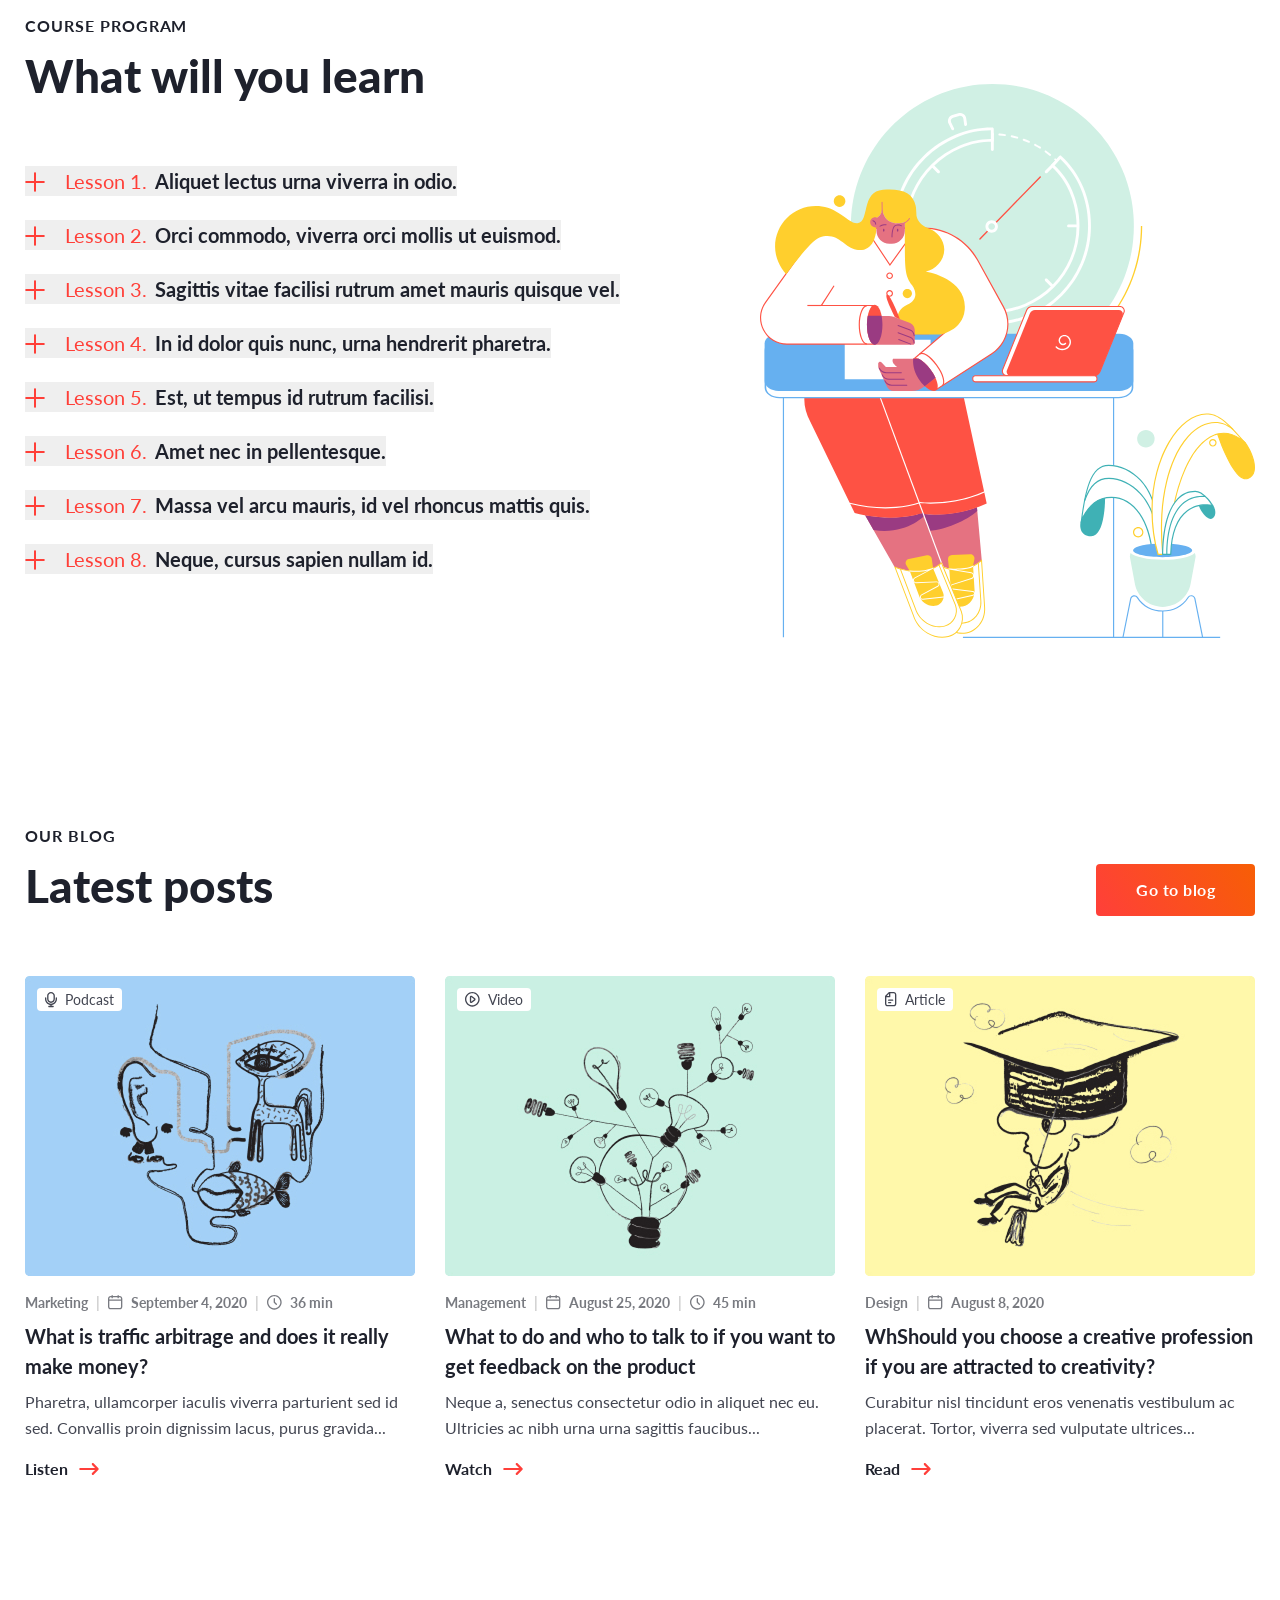
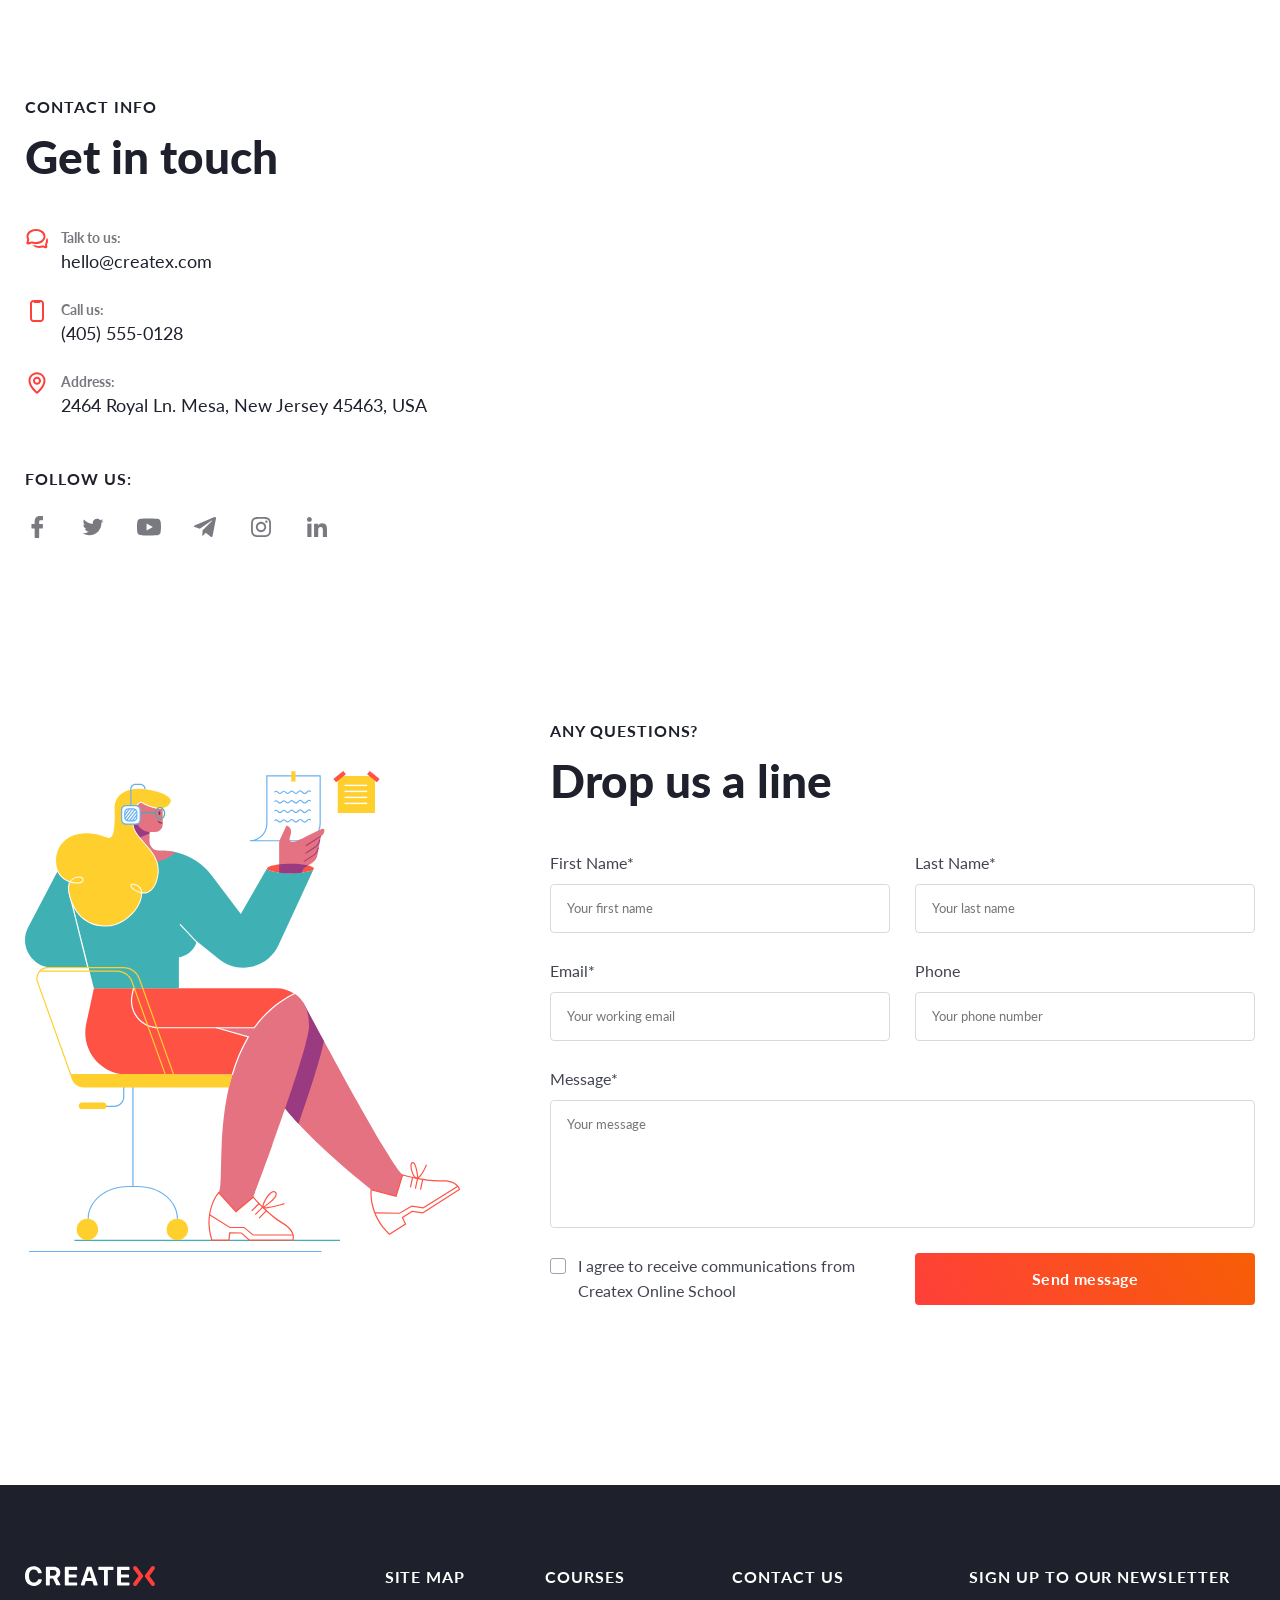
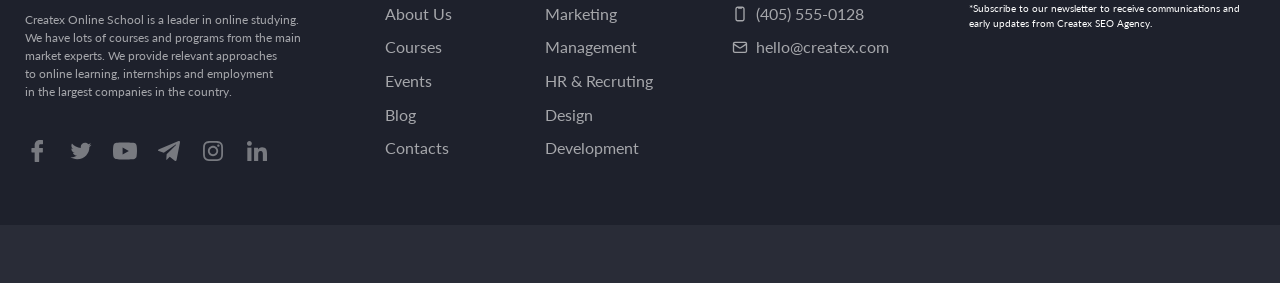
==== commit 4f77855d: "footer in process" ====
--- a/Createx-layout/index.html
+++ b/Createx-layout/index.html
@@ -79,7 +79,7 @@
 
   <main>
 
-    <section class="about-us">
+    <section class="about-us" id="about-us">
       <div class="container">
 
         <div class="content">
@@ -116,7 +116,7 @@
       </div>
     </section>
 
-    <section class="directions">
+    <section class="directions" id="directions">
       <div class="container">
 
         <div class="heading">
@@ -459,7 +459,7 @@
       </div>
     </section>
 
-    <section class="course-program">
+    <section class="course-program" id="course-program">
       <div class="container">
 
         <div>
@@ -591,7 +591,7 @@
       </div>
     </section>
 
-    <section class="our-blog">
+    <section class="our-blog" id="our-blog">
       <div class="container">
 
         <div class="top">
@@ -677,7 +677,7 @@
       </div>
     </section>
 
-    <section class="contact-info">
+    <section class="contact-info" id="contact-info">
       <div class="container">
 
         <div class="left">
@@ -779,11 +779,137 @@
       </div>
     </section>
 
-    <div class="trash"></div>
-
   </main>
 
   <footer>
+
+    <div class="top">
+      <div class="container">
+        <div class="company-profile">
+          <img src="images/logo1.svg" alt="createx" class="logo">
+          <p>
+            Createx Online School is a leader in online studying. We have lots of courses and programs from the main
+            market experts. We provide relevant approaches to online learning, internships and employment in the largest
+            companies in the country.
+          </p>
+          <div class="socials">
+            <div class="icons">
+              <a href="/"><svg width="24" height="24" viewBox="0 0 24 24" fill="none"
+                  xmlns="http://www.w3.org/2000/svg">
+                  <path
+                    d="M17.5628 1.00458L14.7856 1C11.6654 1 9.64903 3.12509 9.64903 6.41423V8.91055H6.85662C6.61532 8.91055 6.41992 9.1115 6.41992 9.35937V12.9763C6.41992 13.2241 6.61554 13.4249 6.85662 13.4249H9.64903V22.5514C9.64903 22.7993 9.84443 23 10.0857 23H13.729C13.9703 23 14.1657 22.799 14.1657 22.5514V13.4249H17.4307C17.672 13.4249 17.8674 13.2241 17.8674 12.9763L17.8688 9.35937C17.8688 9.24036 17.8226 9.12638 17.7409 9.04215C17.6591 8.95793 17.5477 8.91055 17.4318 8.91055H14.1657V6.79439C14.1657 5.77728 14.4017 5.26094 15.6915 5.26094L17.5624 5.26025C17.8035 5.26025 17.9989 5.0593 17.9989 4.81166V1.45317C17.9989 1.20576 17.8037 1.00504 17.5628 1.00458Z"
+                    fill="currentColor" />
+                </svg>
+              </a>
+              <a href="/"><svg width="24" height="24" viewBox="0 0 24 24" fill="none"
+                  xmlns="http://www.w3.org/2000/svg">
+                  <path
+                    d="M22.5 5.77233C21.7271 6.10027 20.8978 6.32267 20.0264 6.42196C20.9161 5.91181 21.5972 5.10263 21.92 4.1414C21.0854 4.61383 20.1642 4.95688 19.1826 5.14285C18.3966 4.33994 17.2785 3.83984 16.0384 3.83984C13.6593 3.83984 11.7303 5.68691 11.7303 7.9637C11.7303 8.2866 11.7683 8.60199 11.8418 8.90357C8.26201 8.73141 5.08768 7.08917 2.96314 4.59372C2.59176 5.20189 2.38049 5.91053 2.38049 6.66697C2.38049 8.09814 3.14161 9.36093 4.2964 10.0997C3.5904 10.0771 2.92639 9.89116 2.34508 9.58205V9.63357C2.34508 11.6314 3.83056 13.2988 5.80024 13.6783C5.43936 13.7713 5.05882 13.8228 4.66514 13.8228C4.38696 13.8228 4.11794 13.7964 3.85417 13.7461C4.40267 15.3859 5.99315 16.5783 7.87756 16.611C6.40388 17.7167 4.54573 18.3739 2.52749 18.3739C2.17976 18.3739 1.83724 18.3537 1.5 18.3173C3.40671 19.4896 5.67036 20.1732 8.10327 20.1732C16.028 20.1732 20.3597 13.8881 20.3597 8.43741L20.3453 7.90341C21.1917 7.32537 21.9239 6.59912 22.5 5.77233Z"
+                    fill="currentColor" />
+                </svg>
+              </a>
+              <a href="/"><svg width="24" height="24" viewBox="0 0 24 24" fill="none"
+                  xmlns="http://www.w3.org/2000/svg">
+                  <path fill-rule="evenodd" clip-rule="evenodd"
+                    d="M21.3903 4.11358C22.4182 4.39044 23.2288 5.20086 23.5055 6.22899C24.0197 8.10691 23.9999 12.0213 23.9999 12.0213C23.9999 12.0213 23.9999 15.9158 23.5057 17.7939C23.2288 18.8218 22.4184 19.6324 21.3903 19.9091C19.5122 20.4035 12 20.4035 12 20.4035C12 20.4035 4.50731 20.4035 2.60961 19.8895C1.58148 19.6127 0.771054 18.802 0.4942 17.7741C0 15.9158 0 12.0015 0 12.0015C0 12.0015 0 8.10691 0.4942 6.22899C0.770871 5.20104 1.60125 4.37066 2.60943 4.09399C4.48753 3.59961 11.9998 3.59961 11.9998 3.59961C11.9998 3.59961 19.5122 3.59961 21.3903 4.11358ZM15.8549 12.0016L9.60788 15.5996V8.40355L15.8549 12.0016Z"
+                    fill="currentColor" />
+                </svg>
+              </a>
+              <a href="/"><svg width="24" height="24" viewBox="0 0 24 24" fill="none"
+                  xmlns="http://www.w3.org/2000/svg">
+                  <path
+                    d="M9.63262 15.1813L9.2687 20.7653C9.78938 20.7653 10.0149 20.5213 10.2853 20.2283L12.7264 17.6833L17.7847 21.7243C18.7124 22.2883 19.366 21.9913 19.6163 20.7933L22.9365 3.8214L22.9374 3.8204C23.2317 2.3244 22.4415 1.73941 21.5377 2.1064L2.02135 10.2574C0.689406 10.8214 0.709573 11.6314 1.79493 11.9984L6.78447 13.6913L18.3742 5.78039C18.9196 5.38639 19.4155 5.60439 19.0076 5.99839L9.63262 15.1813Z"
+                    fill="currentColor" />
+                </svg>
+              </a>
+              <a href="/"><svg width="24" height="24" viewBox="0 0 24 24" fill="none"
+                  xmlns="http://www.w3.org/2000/svg">
+                  <path
+                    d="M21.9804 7.88005C21.9336 6.81738 21.7617 6.0868 21.5156 5.45374C21.2616 4.78176 20.8709 4.18014 20.359 3.68002C19.8589 3.1721 19.2533 2.77743 18.5891 2.52745C17.9524 2.28127 17.2256 2.10943 16.163 2.06257C15.0923 2.01175 14.7525 2 12.0371 2C9.32172 2 8.98185 2.01175 7.9152 2.05861C6.85253 2.10546 6.12195 2.27746 5.48904 2.52348C4.81692 2.77743 4.2153 3.16814 3.71517 3.68002C3.20726 4.18014 2.81274 4.78573 2.5626 5.44992C2.31643 6.0868 2.14458 6.81341 2.09773 7.87609C2.04691 8.9467 2.03516 9.28658 2.03516 12.002C2.03516 14.7173 2.04691 15.0572 2.09376 16.1239C2.14061 17.1865 2.31261 17.9171 2.55879 18.5502C2.81274 19.2221 3.20726 19.8238 3.71517 20.3239C4.2153 20.8318 4.82088 21.2265 5.48507 21.4765C6.12195 21.7226 6.84856 21.8945 7.91139 21.9413C8.97788 21.9883 9.31791 21.9999 12.0333 21.9999C14.7486 21.9999 15.0885 21.9883 16.1552 21.9413C17.2178 21.8945 17.9484 21.7226 18.5813 21.4765C19.9254 20.9568 20.9881 19.8941 21.5078 18.5502C21.7538 17.9133 21.9258 17.1865 21.9726 16.1239C22.0195 15.0572 22.0312 14.7173 22.0312 12.002C22.0312 9.28658 22.0273 8.9467 21.9804 7.88005ZM20.1794 16.0457C20.1364 17.0225 19.9723 17.5499 19.8355 17.9015C19.4995 18.7728 18.808 19.4643 17.9367 19.8004C17.585 19.9372 17.0538 20.1012 16.0808 20.1441C15.026 20.1911 14.7096 20.2027 12.0411 20.2027C9.37255 20.2027 9.0522 20.1911 8.00113 20.1441C7.02437 20.1012 6.49693 19.9372 6.1453 19.8004C5.71171 19.6402 5.31704 19.3862 4.9967 19.0541C4.6646 18.7298 4.41065 18.3391 4.2504 17.9055C4.11365 17.5539 3.94959 17.0225 3.9067 16.0497C3.8597 14.9948 3.8481 14.6783 3.8481 12.0097C3.8481 9.34122 3.8597 9.02087 3.9067 7.96995C3.94959 6.99319 4.11365 6.46575 4.2504 6.11412C4.41065 5.68038 4.6646 5.28586 5.00067 4.96536C5.32483 4.63327 5.71553 4.37931 6.14927 4.21921C6.5009 4.08247 7.03231 3.9184 8.00509 3.87537C9.05999 3.82851 9.37652 3.81676 12.0449 3.81676C14.7174 3.81676 15.0337 3.82851 16.0848 3.87537C17.0616 3.9184 17.589 4.08247 17.9406 4.21921C18.3742 4.37931 18.7689 4.63327 19.0892 4.96536C19.4213 5.28967 19.6753 5.68038 19.8355 6.11412C19.9723 6.46575 20.1364 6.99701 20.1794 7.96995C20.2262 9.02484 20.238 9.34122 20.238 12.0097C20.238 14.6783 20.2262 14.9908 20.1794 16.0457Z"
+                    fill="currentColor" />
+                  <path
+                    d="M12.0371 6.86423C9.20069 6.86423 6.89937 9.1654 6.89937 12.002C6.89937 14.8385 9.20069 17.1397 12.0371 17.1397C14.8736 17.1397 17.1748 14.8385 17.1748 12.002C17.1748 9.1654 14.8736 6.86423 12.0371 6.86423ZM12.0371 15.3347C10.197 15.3347 8.70438 13.8422 8.70438 12.002C8.70438 10.1617 10.197 8.66924 12.0371 8.66924C13.8774 8.66924 15.3698 10.1617 15.3698 12.002C15.3698 13.8422 13.8774 15.3347 12.0371 15.3347Z"
+                    fill="currentColor" />
+                  <path
+                    d="M18.5776 6.6611C18.5776 7.32346 18.0405 7.86053 17.378 7.86053C16.7156 7.86053 16.1785 7.32346 16.1785 6.6611C16.1785 5.99858 16.7156 5.46167 17.378 5.46167C18.0405 5.46167 18.5776 5.99858 18.5776 6.6611Z"
+                    fill="currentColor" />
+                </svg>
+              </a>
+              <a href="/"><svg width="24" height="24" viewBox="0 0 24 24" fill="none"
+                  xmlns="http://www.w3.org/2000/svg">
+                  <path
+                    d="M21.995 22L22 21.9992V14.6642C22 11.0758 21.2275 8.31167 17.0325 8.31167C15.0158 8.31167 13.6625 9.41833 13.11 10.4675H13.0517V8.64667H9.07416V21.9992H13.2158V15.3875C13.2158 13.6467 13.5458 11.9633 15.7017 11.9633C17.8258 11.9633 17.8575 13.95 17.8575 15.4992V22H21.995Z"
+                    fill="currentColor" />
+                  <path d="M2.32999 8.6475H6.47666V22H2.32999V8.6475Z" fill="currentColor" />
+                  <path
+                    d="M4.40167 2C3.07583 2 2 3.07583 2 4.40167C2 5.7275 3.07583 6.82583 4.40167 6.82583C5.7275 6.82583 6.80333 5.7275 6.80333 4.40167C6.8025 3.07583 5.72667 2 4.40167 2Z"
+                    fill="currentColor" />
+                </svg>
+              </a>
+            </div>
+          </div>
+        </div>
+
+        <div class="site-map">
+          <h4>site map</h4>
+          <div class="links">
+            <a href="#about-us">About Us</a>
+            <a href="#directions">Courses</a>
+            <a href="#course-program">Events</a>
+            <a href="#our-blog">Blog</a>
+            <a href="#contact-info">Contacts</a>
+          </div>
+        </div>
+
+        <div class="courses">
+          <h4>courses</h4>
+          <div class="links">
+            <a href="#directions">Marketing</a>
+            <a href="#directions">Management</a>
+            <a href="#directions">HR & Recruting</a>
+            <a href="#directions">Design</a>
+            <a href="#directions">Development</a>
+          </div>
+        </div>
+
+        <div class="contact-us">
+          <h4>contact us</h4>
+          <div class="links">
+            <a href="tel:+14055550128">
+              <svg width="16" height="16" viewBox="0 0 16 16" fill="none" xmlns="http://www.w3.org/2000/svg">
+                <path fill-rule="evenodd" clip-rule="evenodd"
+                  d="M5.66683 1.94857C5.11454 1.94857 4.66683 2.39628 4.66683 2.94857V13.0527C4.66683 13.605 5.11454 14.0527 5.66683 14.0527H10.3335C10.8858 14.0527 11.3335 13.605 11.3335 13.0527V2.94857C11.3335 2.39628 10.8858 1.94857 10.3335 1.94857H10.2779L10.1155 2.3382C10.012 2.58661 9.76928 2.74842 9.50016 2.74842H6.50016C6.23105 2.74842 5.98832 2.58661 5.8848 2.3382L5.72242 1.94857H5.66683ZM3.3335 2.94857C3.3335 1.6599 4.37817 0.615234 5.66683 0.615234H10.3335C11.6222 0.615234 12.6668 1.6599 12.6668 2.94857V13.0527C12.6668 14.3414 11.6222 15.3861 10.3335 15.3861H5.66683C4.37816 15.3861 3.3335 14.3414 3.3335 13.0527V2.94857Z"
+                  fill="currentColor" />
+              </svg>
+
+              (405) 555-0128
+            </a>
+            <a href="mailto:hello@createx.com">
+              <svg width="16" height="16" viewBox="0 0 16 16" fill="none" xmlns="http://www.w3.org/2000/svg">
+                <path fill-rule="evenodd" clip-rule="evenodd"
+                  d="M15.1668 11.9993V4.66602C15.1668 3.56145 14.2714 2.66602 13.1668 2.66602L2.83349 2.66603C1.72893 2.66603 0.833496 3.56146 0.833496 4.66603V11.9993C0.833496 13.1039 1.72893 13.9993 2.8335 13.9993L13.1668 13.9993C14.2714 13.9993 15.1668 13.1039 15.1668 11.9993ZM13.8335 6.17232V11.9993C13.8335 12.3675 13.535 12.666 13.1668 12.666L2.8335 12.666C2.46531 12.666 2.16683 12.3675 2.16683 11.9993L2.16683 6.17223L6.87561 9.3742C7.55433 9.83573 8.44613 9.83573 9.12485 9.3742L13.8335 6.17232ZM13.8259 4.56509C13.7773 4.24479 13.5007 3.99935 13.1668 3.99935L2.83349 3.99936C2.49965 3.99936 2.22311 4.24476 2.17443 4.56501L7.62535 8.27164C7.85159 8.42548 8.14886 8.42548 8.3751 8.27164L13.8259 4.56509Z"
+                  fill="currentColor" />
+              </svg>
+
+              hello@createx.com
+            </a>
+          </div>
+        </div>
+
+        <div class="sign-up">
+          <h4>SIGN UP TO OUR NEWSLETTER</h4>
+          <p>
+            *Subscribe to our newsletter to receive communications and early updates from Createx SEO Agency.
+          </p>
+        </div>
+      </div>
+    </div>
+
+    <div class="bottom">
+      <div class="container">
+
+      </div>
+    </div>
 
   </footer>
 
--- a/Createx-layout/css/style.css
+++ b/Createx-layout/css/style.css
@@ -1061,7 +1061,7 @@
 }
 
 section.any-questions {
-  margin-top: 180px;
+  margin-block: 180px;
 
   .container {
     display: flex;
@@ -1172,9 +1172,99 @@
   }
 }
 
-
-.trash {
-  height: 1000px;
-  width: 10px;
-  background-color: #1e212c;
+footer {
+  background: var(--gray-900);
+  display: flex;
+  flex-direction: column;
+  justify-content: space-between;
+  color: var(--white);
+
+  .top {
+    padding-block: 80px 60px;
+
+    .container {
+      display: flex;
+      justify-content: space-between;
+    }
+
+    h4 {
+      font-weight: 700;
+      line-height: 150%;
+      letter-spacing: 0.06em;
+      text-transform: uppercase;
+      margin-bottom: 12px;
+    }
+
+    .company-profile {
+      width: 280px;
+
+      p {
+        font-weight: 400;
+        font-size: 12px;
+        line-height: 150%;
+        opacity: 0.6;
+
+        margin-block: 24px 38px;
+      }
+
+      .icons {
+        color: #787A80;
+        display: flex;
+        gap: 20px;
+
+        a {
+          transition: .2s;
+
+          &:hover {
+            color: var(--white);
+            transform: scale(1.1);
+          }
+        }
+      }
+    }
+
+    .site-map,
+    .courses,
+    .contact-us {
+
+      .links {
+        display: flex;
+        flex-direction: column;
+        gap: 8px;
+
+        a {
+          font-weight: 400;
+          font-size: 16px;
+          line-height: 160%;
+          opacity: 0.6;
+          transition: .2s;
+
+          display: flex;
+          align-items: center;
+          gap: 8px;
+
+          &:hover {
+            opacity: 1;
+            transform: scale(1.1);
+          }
+        }
+      }
+    }
+
+    .sign-up {
+      width: 286px;
+
+      p {
+        font-weight: 400;
+        font-size: 10px;
+        line-height: 150%;
+      }
+    }
+  }
+
+  .bottom {
+    height: 58px;
+    background: var(--white);
+    opacity: 0.05;
+  }
 }
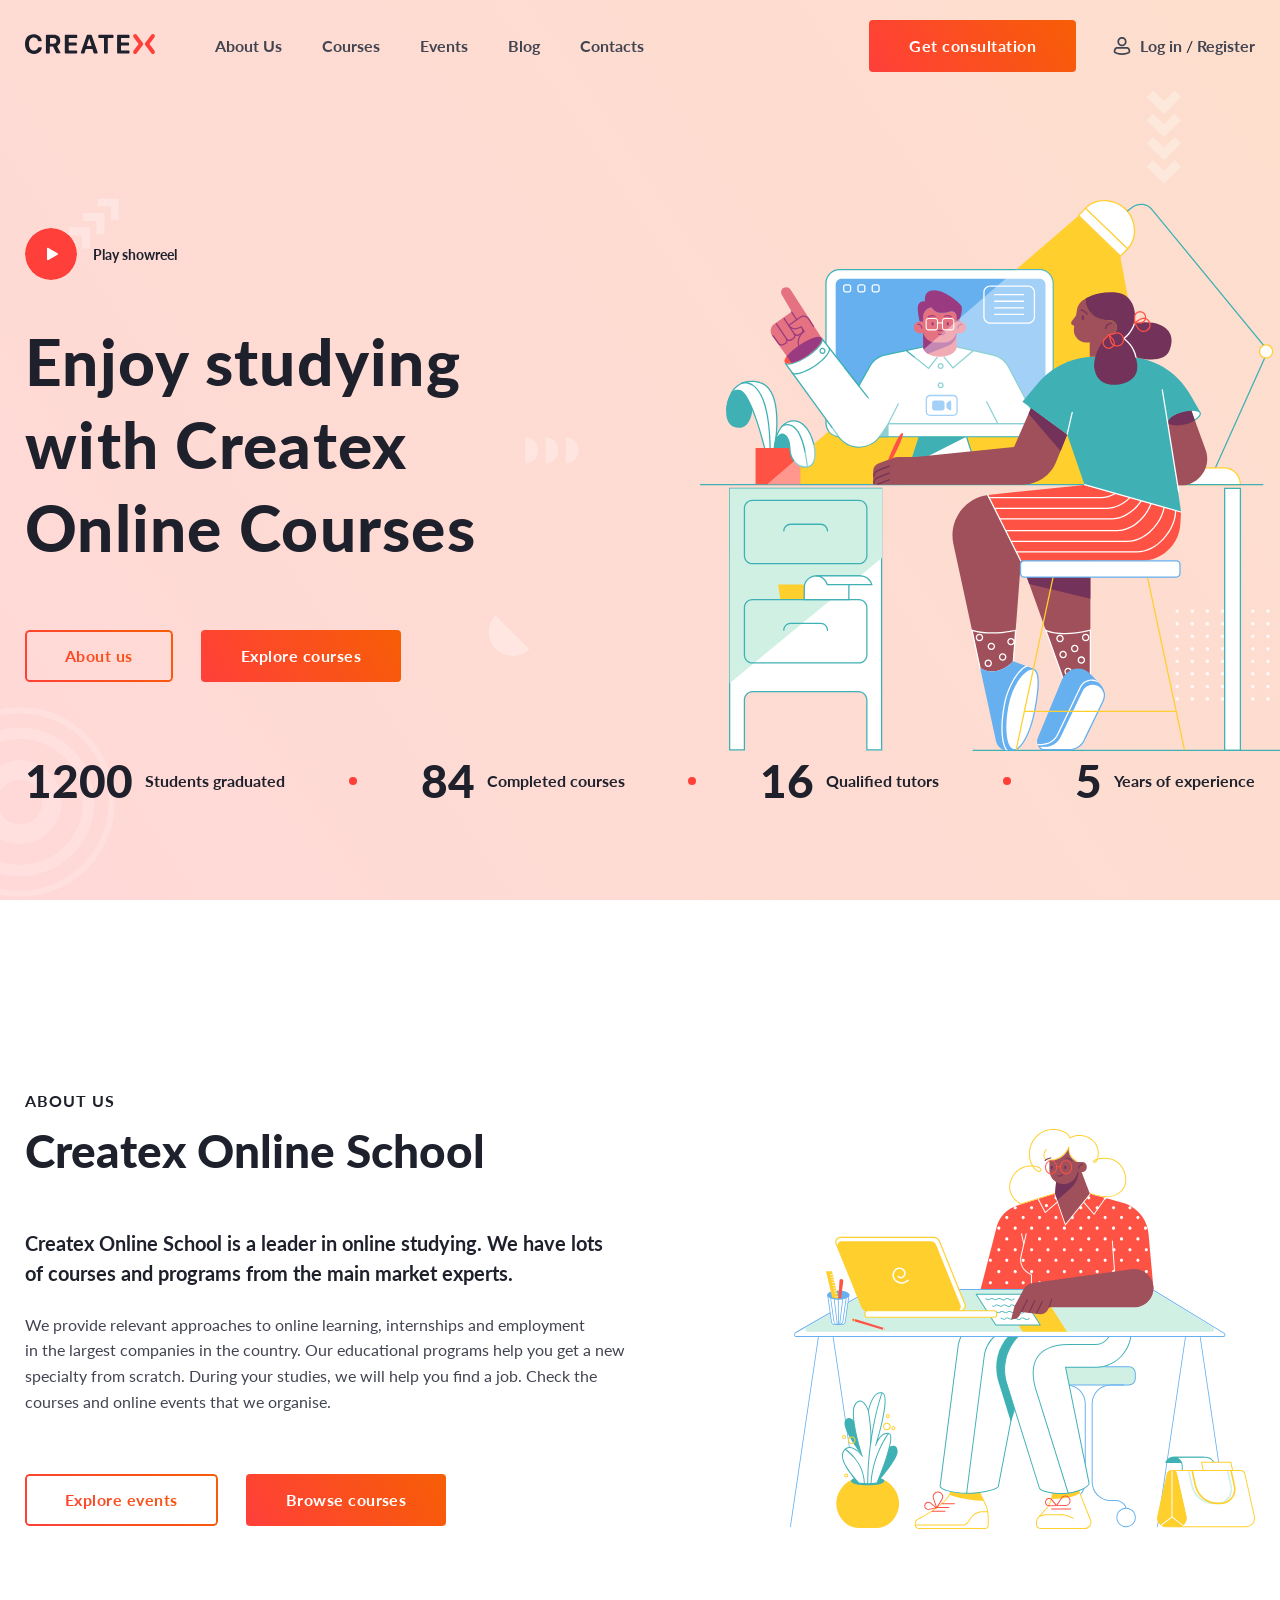
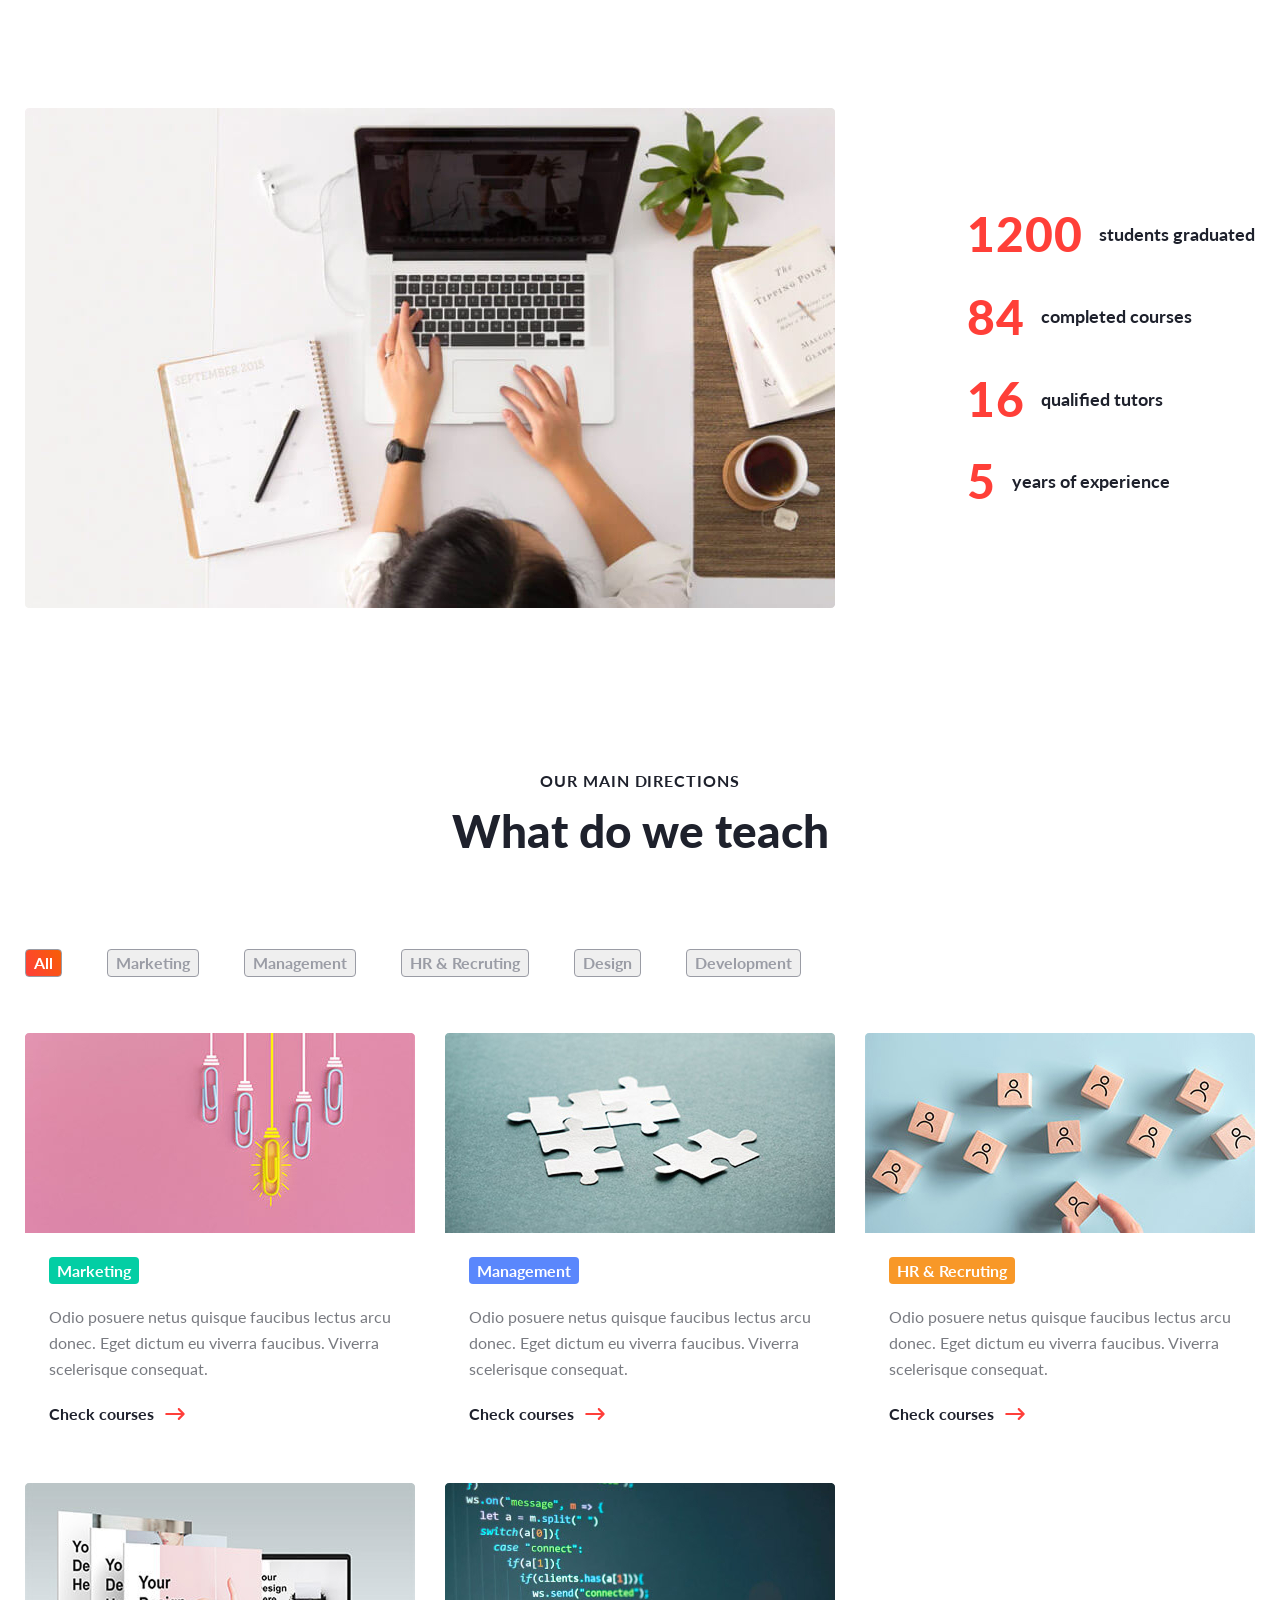
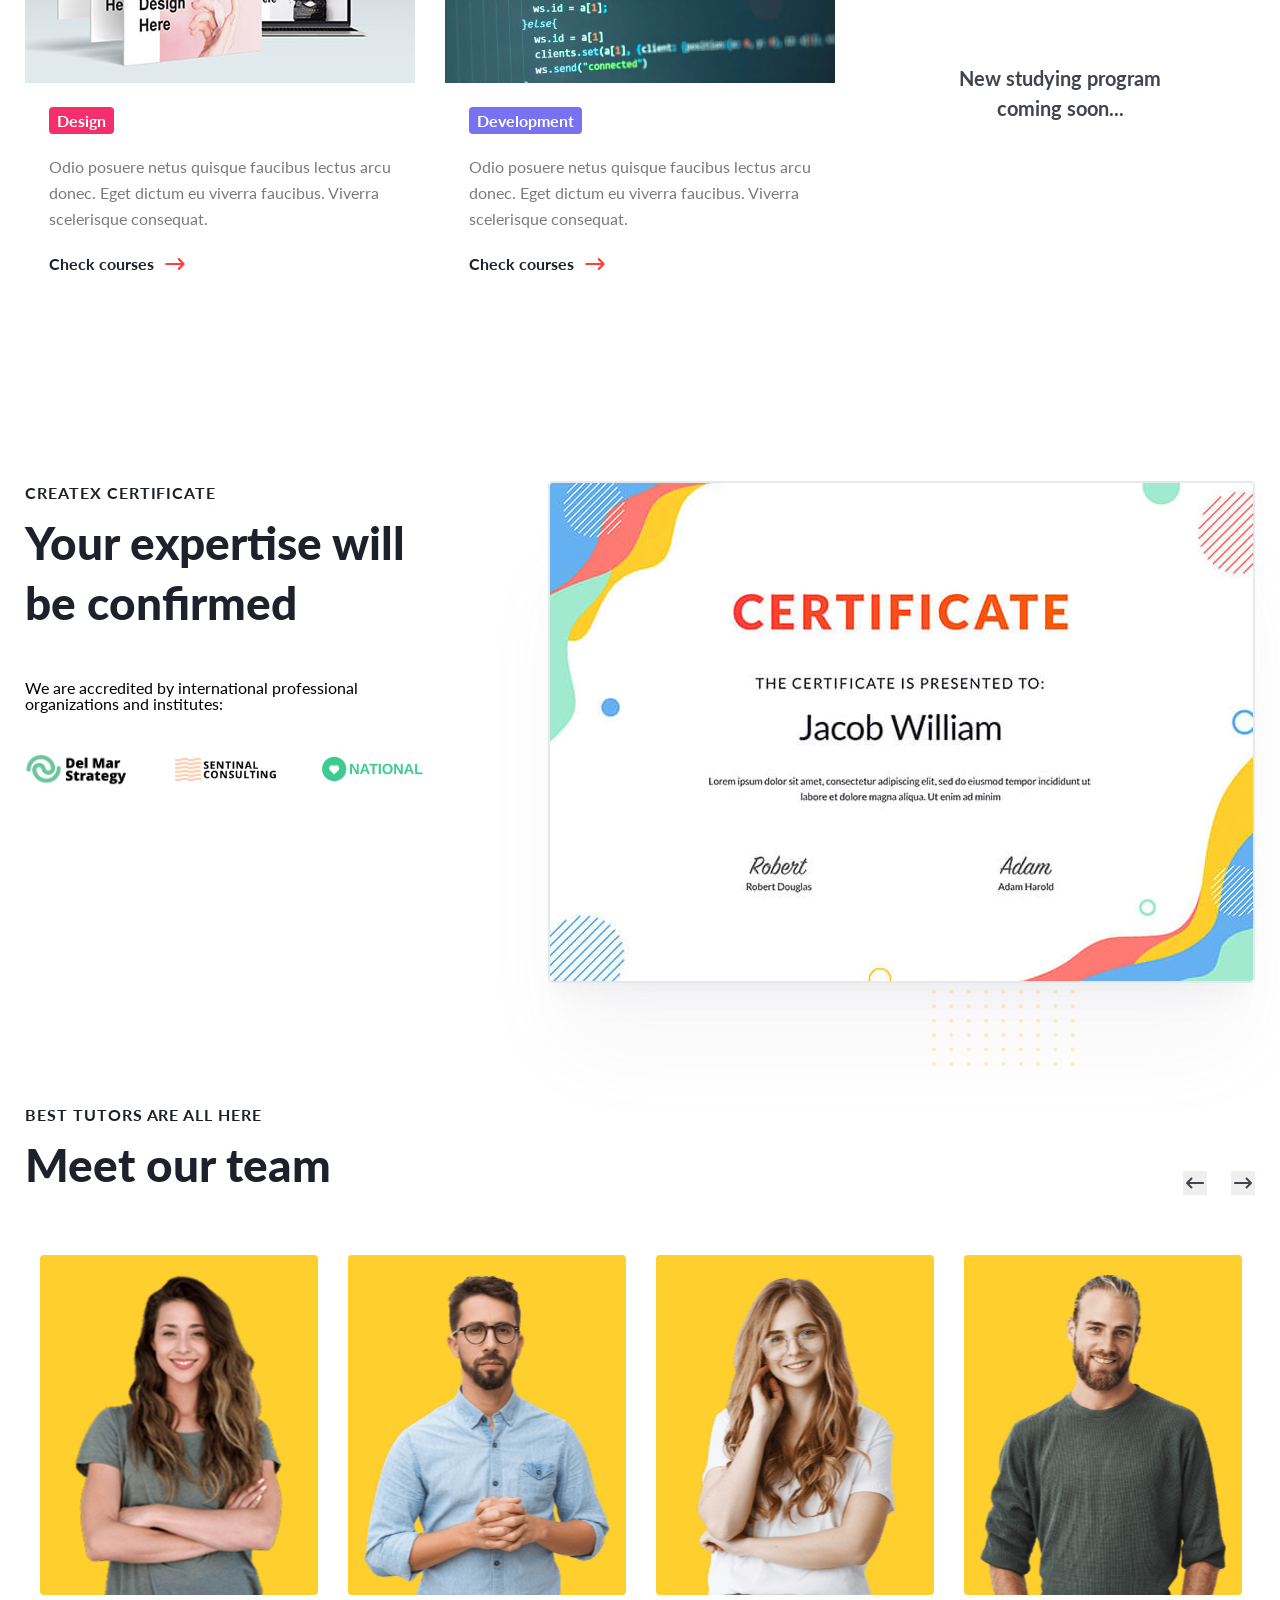
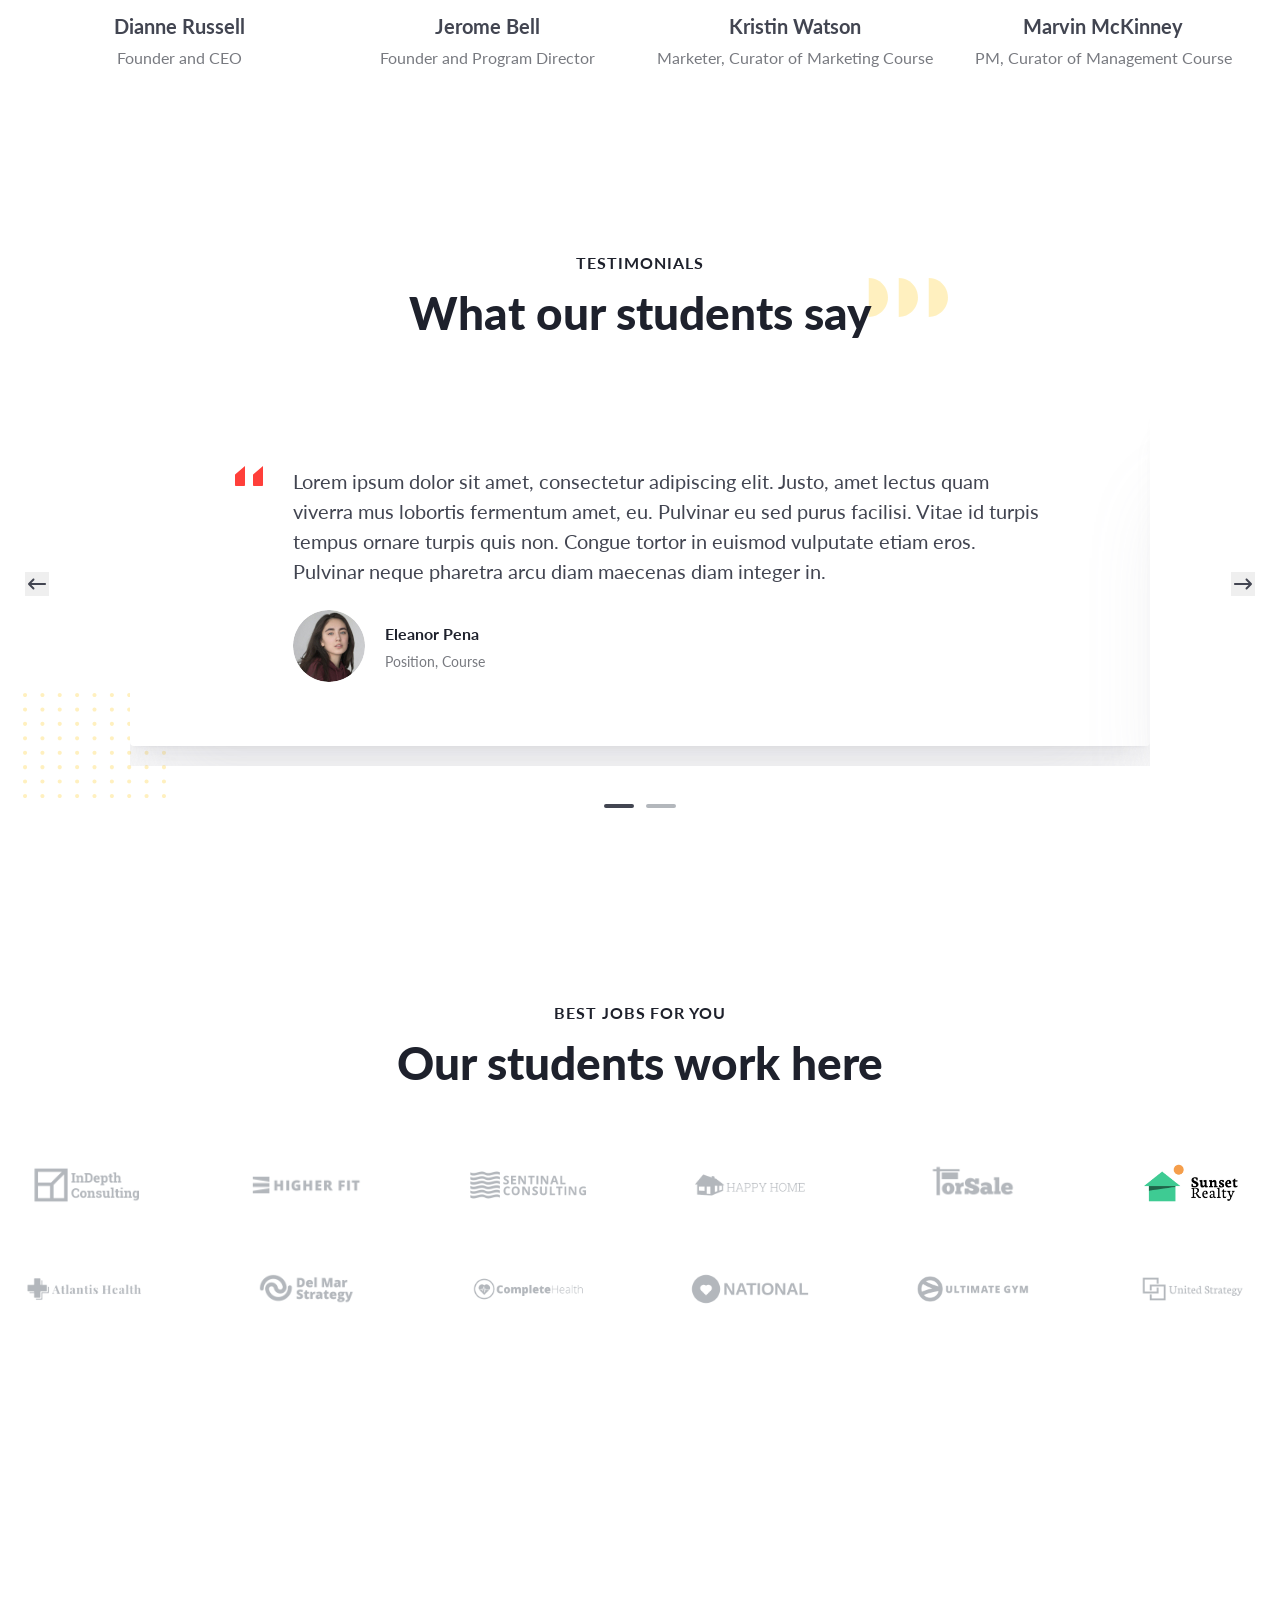
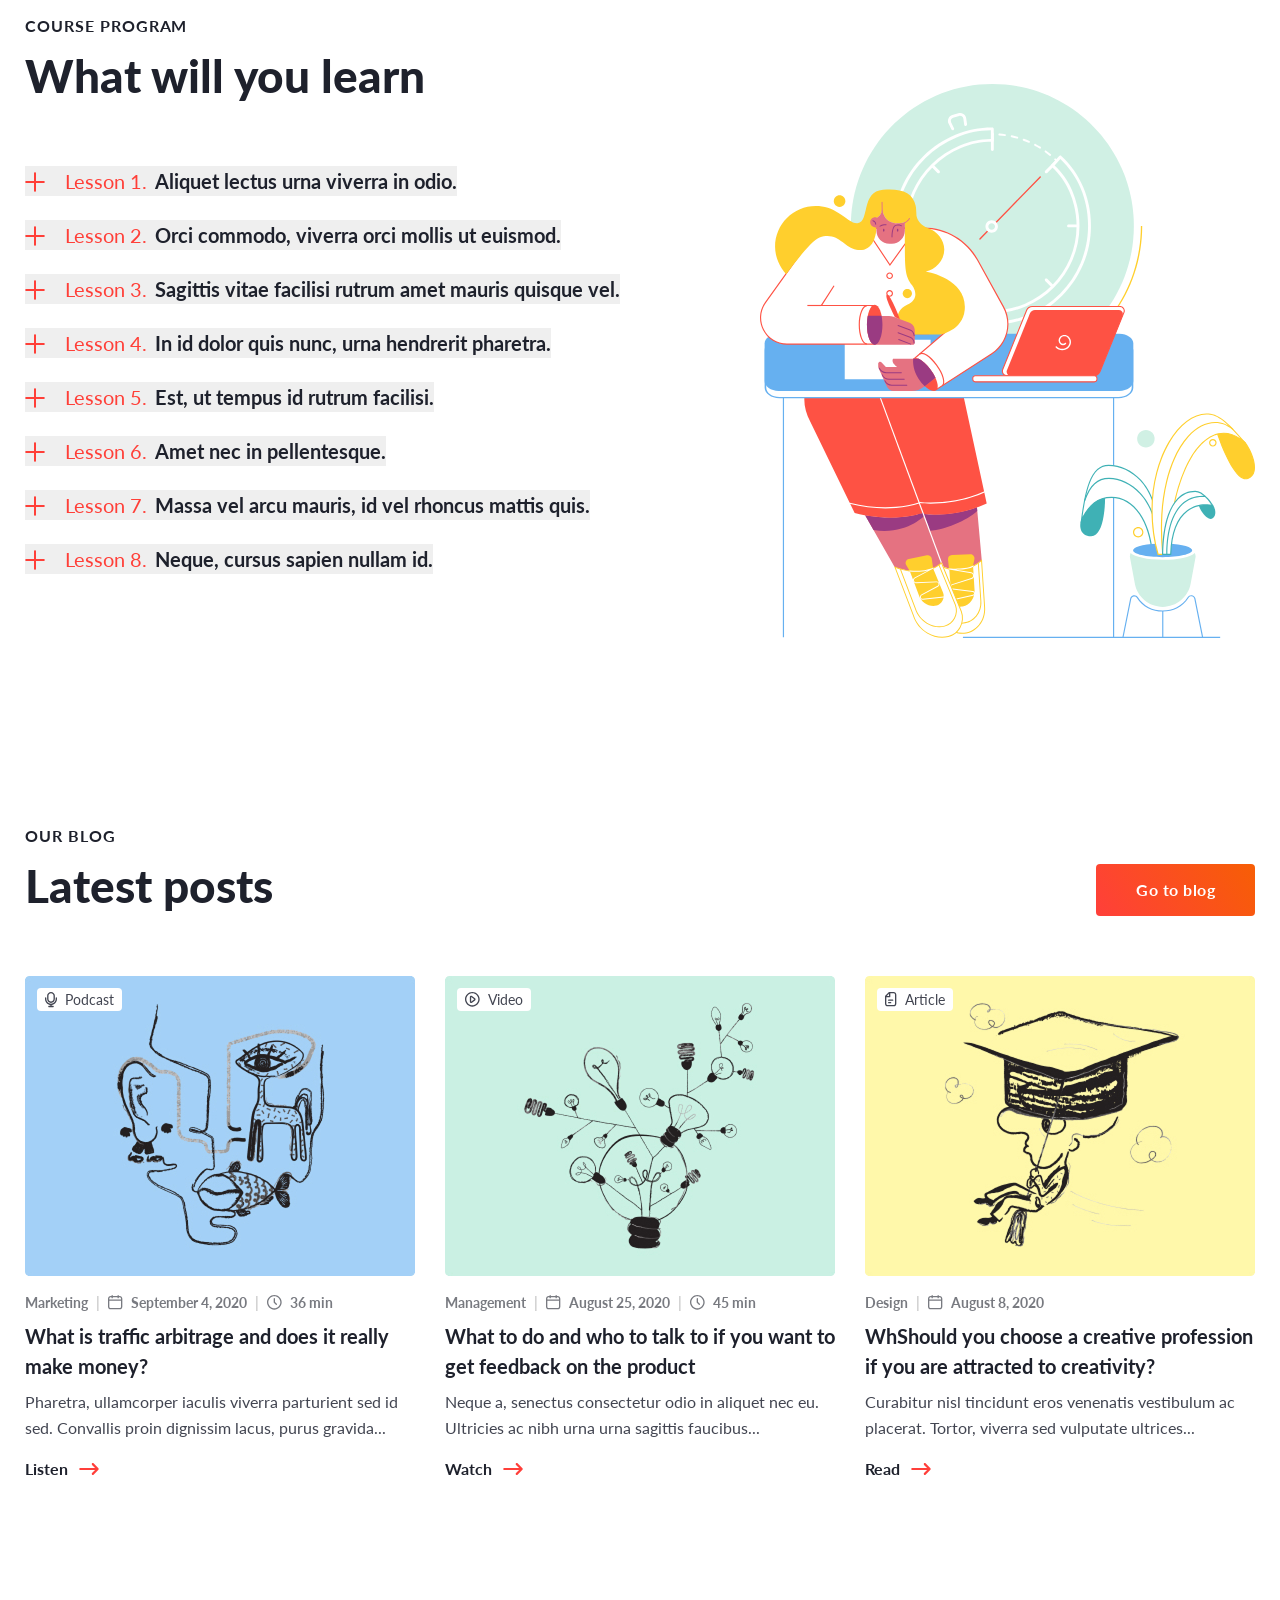
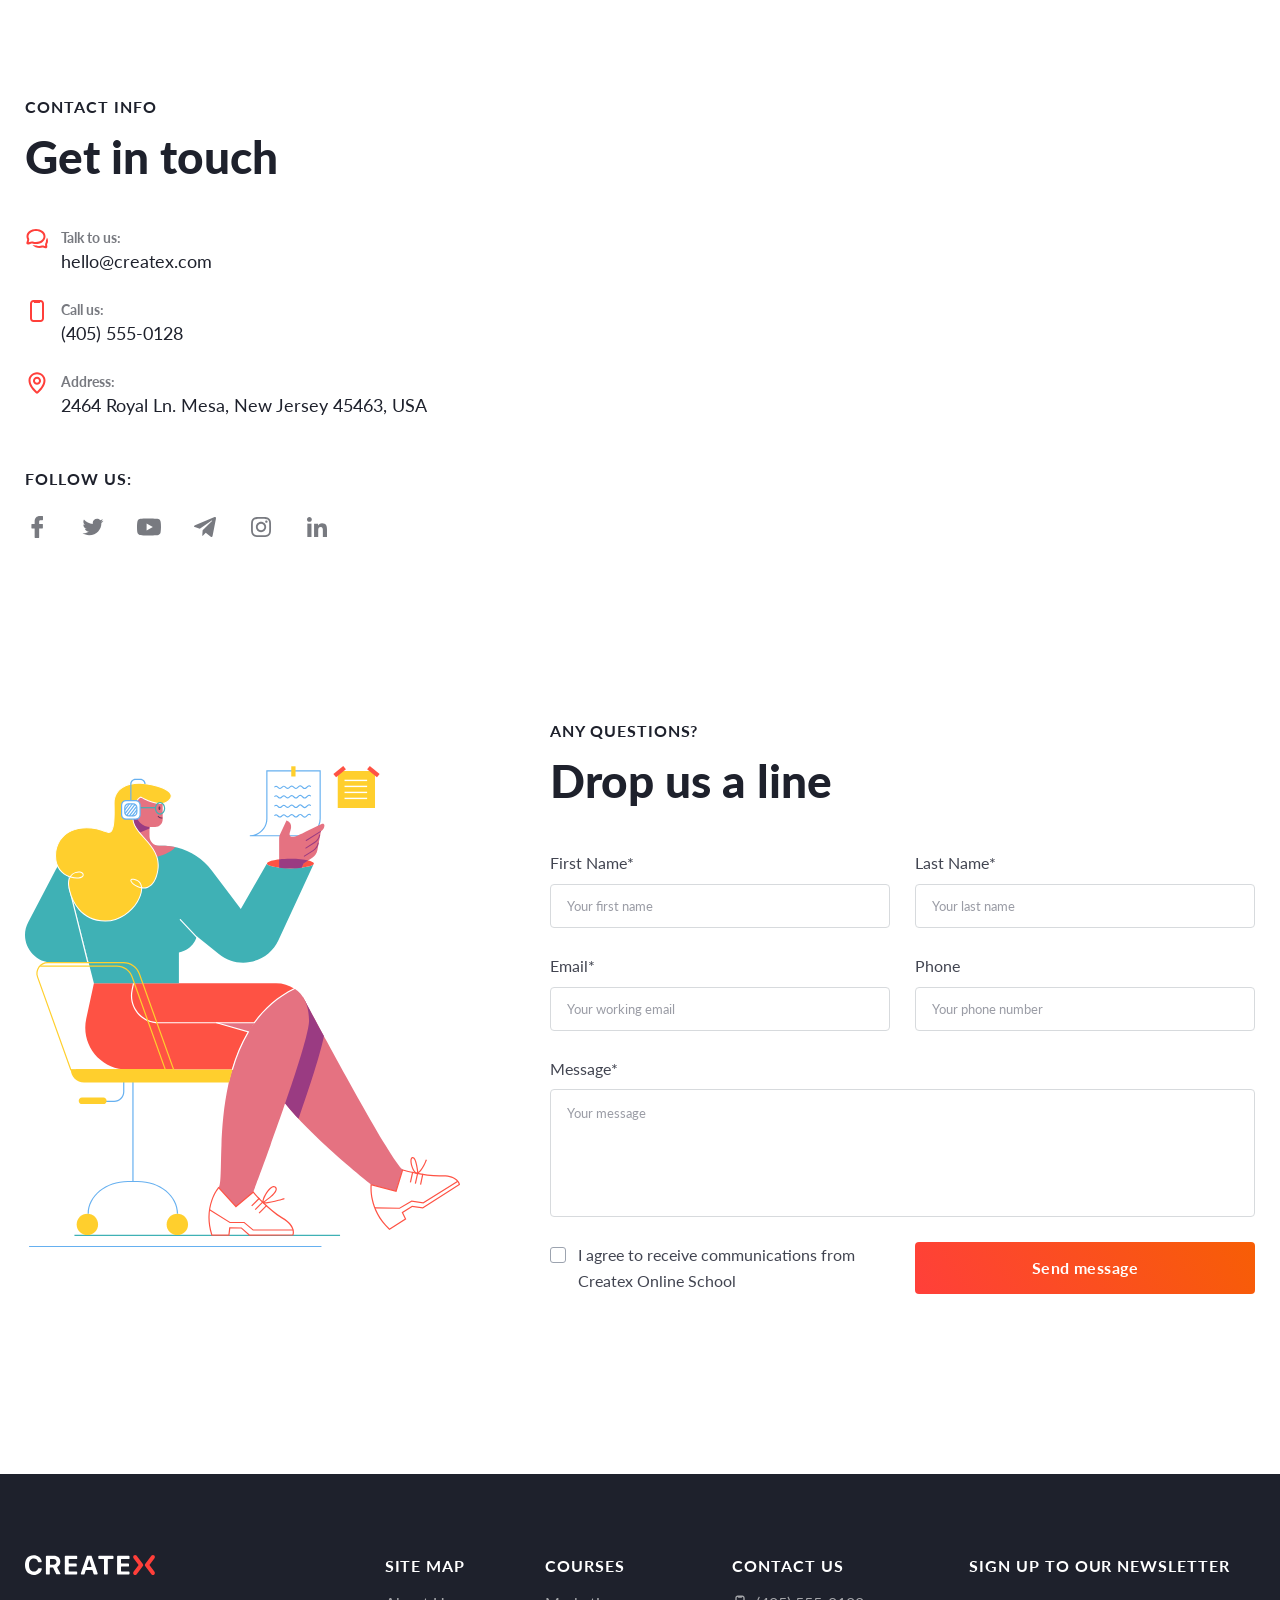
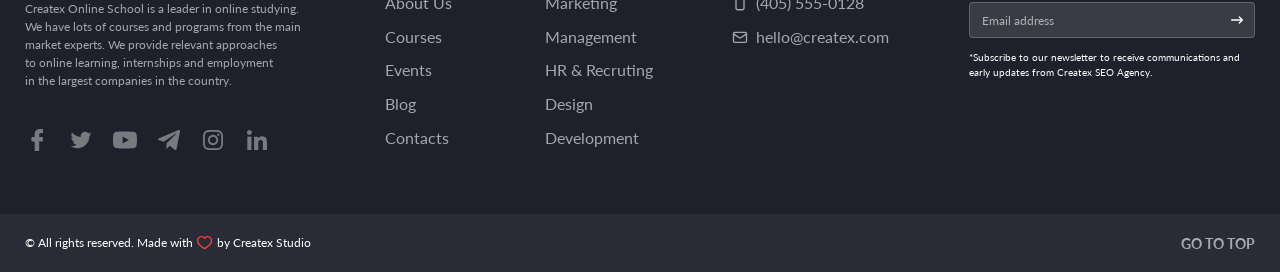
==== commit 30ee2938: "footer complete" ====
--- a/Createx-layout/index.html
+++ b/Createx-layout/index.html
@@ -18,7 +18,7 @@
 
 <body>
 
-  <div class="hero">
+  <div class="hero" id="top">
     <img src="images/decor/Group 4.svg" alt="">
     <div class="container">
 
@@ -756,15 +756,15 @@
             </div>
             <div class="small field">
               <label for="email">Email*</label>
-              <input type="text" id="email" name="email" placeholder="Your working email" required>
+              <input type="email" id="email" name="email" placeholder="Your working email" required>
             </div>
             <div class="small field">
               <label for="phone">Phone</label>
-              <input type="text" id="phone" name="phone" placeholder="Your phone number">
+              <input type="tel" id="phone" name="phone" placeholder="Your phone number">
             </div>
             <div class="field">
               <label for="message">Message*</label>
-              <textarea type="text" id="message" name="message" placeholder="Your message" required></textarea>
+              <textarea id="message" name="message" placeholder="Your message" required></textarea>
             </div>
             <label class="small">
               <input type="checkbox" name="agree" required>
@@ -881,7 +881,6 @@
                   d="M5.66683 1.94857C5.11454 1.94857 4.66683 2.39628 4.66683 2.94857V13.0527C4.66683 13.605 5.11454 14.0527 5.66683 14.0527H10.3335C10.8858 14.0527 11.3335 13.605 11.3335 13.0527V2.94857C11.3335 2.39628 10.8858 1.94857 10.3335 1.94857H10.2779L10.1155 2.3382C10.012 2.58661 9.76928 2.74842 9.50016 2.74842H6.50016C6.23105 2.74842 5.98832 2.58661 5.8848 2.3382L5.72242 1.94857H5.66683ZM3.3335 2.94857C3.3335 1.6599 4.37817 0.615234 5.66683 0.615234H10.3335C11.6222 0.615234 12.6668 1.6599 12.6668 2.94857V13.0527C12.6668 14.3414 11.6222 15.3861 10.3335 15.3861H5.66683C4.37816 15.3861 3.3335 14.3414 3.3335 13.0527V2.94857Z"
                   fill="currentColor" />
               </svg>
-
               (405) 555-0128
             </a>
             <a href="mailto:hello@createx.com">
@@ -890,7 +889,6 @@
                   d="M15.1668 11.9993V4.66602C15.1668 3.56145 14.2714 2.66602 13.1668 2.66602L2.83349 2.66603C1.72893 2.66603 0.833496 3.56146 0.833496 4.66603V11.9993C0.833496 13.1039 1.72893 13.9993 2.8335 13.9993L13.1668 13.9993C14.2714 13.9993 15.1668 13.1039 15.1668 11.9993ZM13.8335 6.17232V11.9993C13.8335 12.3675 13.535 12.666 13.1668 12.666L2.8335 12.666C2.46531 12.666 2.16683 12.3675 2.16683 11.9993L2.16683 6.17223L6.87561 9.3742C7.55433 9.83573 8.44613 9.83573 9.12485 9.3742L13.8335 6.17232ZM13.8259 4.56509C13.7773 4.24479 13.5007 3.99935 13.1668 3.99935L2.83349 3.99936C2.49965 3.99936 2.22311 4.24476 2.17443 4.56501L7.62535 8.27164C7.85159 8.42548 8.14886 8.42548 8.3751 8.27164L13.8259 4.56509Z"
                   fill="currentColor" />
               </svg>
-
               hello@createx.com
             </a>
           </div>
@@ -898,6 +896,12 @@
 
         <div class="sign-up">
           <h4>SIGN UP TO OUR NEWSLETTER</h4>
+          <form action="/subscribe">
+            <input type="email" name="email-sub" placeholder="Email address" required>
+            <button type="submit">
+              <img src="images/icons/arrows/input/small/Right.svg" alt="">
+            </button>
+          </form>
           <p>
             *Subscribe to our newsletter to receive communications and early updates from Createx SEO Agency.
           </p>
@@ -907,6 +911,18 @@
 
     <div class="bottom">
       <div class="container">
+
+        <div class="credits">
+          © All rights reserved. Made with
+          <svg width="16" height="14" viewBox="0 0 16 14" fill="none" xmlns="http://www.w3.org/2000/svg">
+            <path fill-rule="evenodd" clip-rule="evenodd"
+              d="M7.58519 11.8027C4.51915 10.0565 2.80911 8.3208 1.9822 6.81486C1.13586 5.27353 1.2097 3.97535 1.67934 3.05398C2.64466 1.16017 5.38972 0.554578 7.06223 2.6699L7.58515 3.33126L8.10811 2.66993C9.78091 0.554524 12.5261 1.16021 13.4914 3.05398C13.9611 3.97534 14.0349 5.27351 13.1885 6.81484C12.3615 8.32079 10.6514 10.0565 7.58519 11.8027ZM7.58521 1.26851C5.23241 -0.967232 1.76148 -0.0432043 0.491425 2.44848C-0.205603 3.81595 -0.215124 5.58337 0.813469 7.45661C1.83294 9.31323 3.86554 11.2729 7.26269 13.1506L7.58518 13.3289L7.90767 13.1506C11.3049 11.273 13.3376 9.31324 14.3572 7.45662C15.3858 5.58339 15.3764 3.81597 14.6793 2.44848C13.4093 -0.0432518 9.93823 -0.967198 7.58521 1.26851Z"
+              fill="#FF3F3A" />
+          </svg>
+          by Createx Studio 
+        </div>
+
+        <a class="to-top" href="#top">GO TO TOP</a>
 
       </div>
     </div>
--- a/Createx-layout/css/style.css
+++ b/Createx-layout/css/style.css
@@ -49,6 +49,7 @@
   max-width: 1260px;
   padding-inline: 15px;
   margin: 0 auto;
+  height: 100%;
 }
 
 .button {
@@ -1104,9 +1105,12 @@
             background: var(--white);
             padding: 13px 16px;
 
-            font-weight: 400;
-            line-height: 160%;
-            color: var(--gray-600);
+
+            &::placeholder {
+              font-weight: 400;
+              line-height: 160%;
+              color: var(--gray-600);
+            }
           }
 
           textarea {
@@ -1254,6 +1258,46 @@
     .sign-up {
       width: 286px;
 
+      form {
+        display: inline-block;
+        position: relative;
+        margin-block: 12px;
+
+        input {
+          border: 1px solid rgba(255, 255, 255, 0.2);
+          border-radius: 4px;
+          width: 286px;
+          height: 36px;
+          background: rgba(255, 255, 255, 0.12);
+          padding-inline: 12px 30px;
+          color: white;
+
+          &::placeholder {
+            font-weight: 400;
+            font-size: 12px;
+            line-height: 150%;
+            color: var(--white);
+            opacity: 0.6;
+          }
+        }
+
+        button {
+          background-color: inherit;
+          position: absolute;
+          width: 36px;
+          height: 36px;
+          right: 0;
+          top: 50%;
+          transform: translateY(-50%);
+          line-height: 0;
+          transition: .2s;
+
+          &:hover {
+            transform: translateY(-50%) scale(1.3);
+          }
+        }
+      }
+
       p {
         font-weight: 400;
         font-size: 10px;
@@ -1264,7 +1308,33 @@
 
   .bottom {
     height: 58px;
-    background: var(--white);
-    opacity: 0.05;
+    background: rgba(255, 255, 255, 0.05);
+    color: white;
+
+    .container {
+      display: flex;
+      justify-content: space-between;
+      align-items: center;
+    }
+
+    .credits {
+      font-weight: 400;
+      font-size: 12px;
+      line-height: 150%;
+      display: flex;
+      align-items: center;
+      gap: 4px;
+    }
+
+    .to-top {
+      font-weight: 700;
+      font-size: 14px;
+      line-height: 150%;
+      opacity: 0.6;
+      transition: .4s;
+      &:hover {
+        transform: scale(1.4);
+      }
+    }
   }
 }
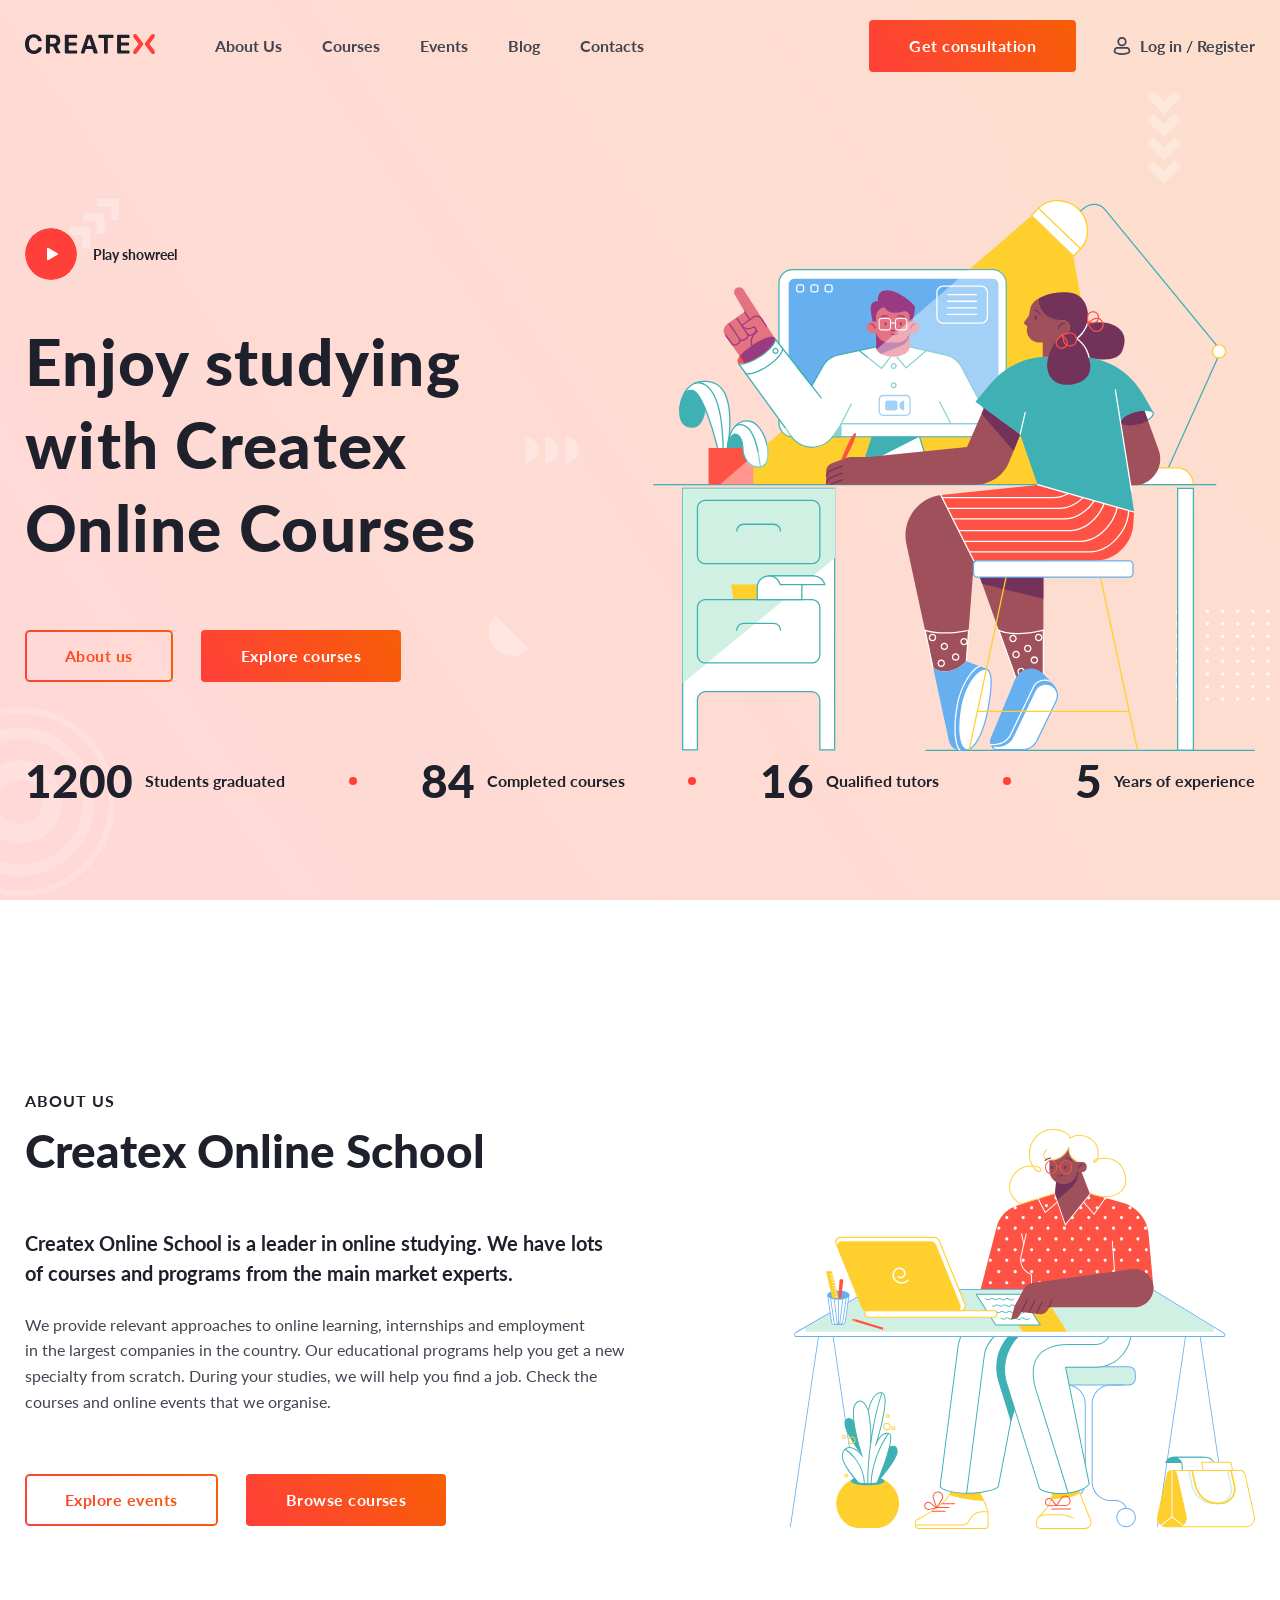
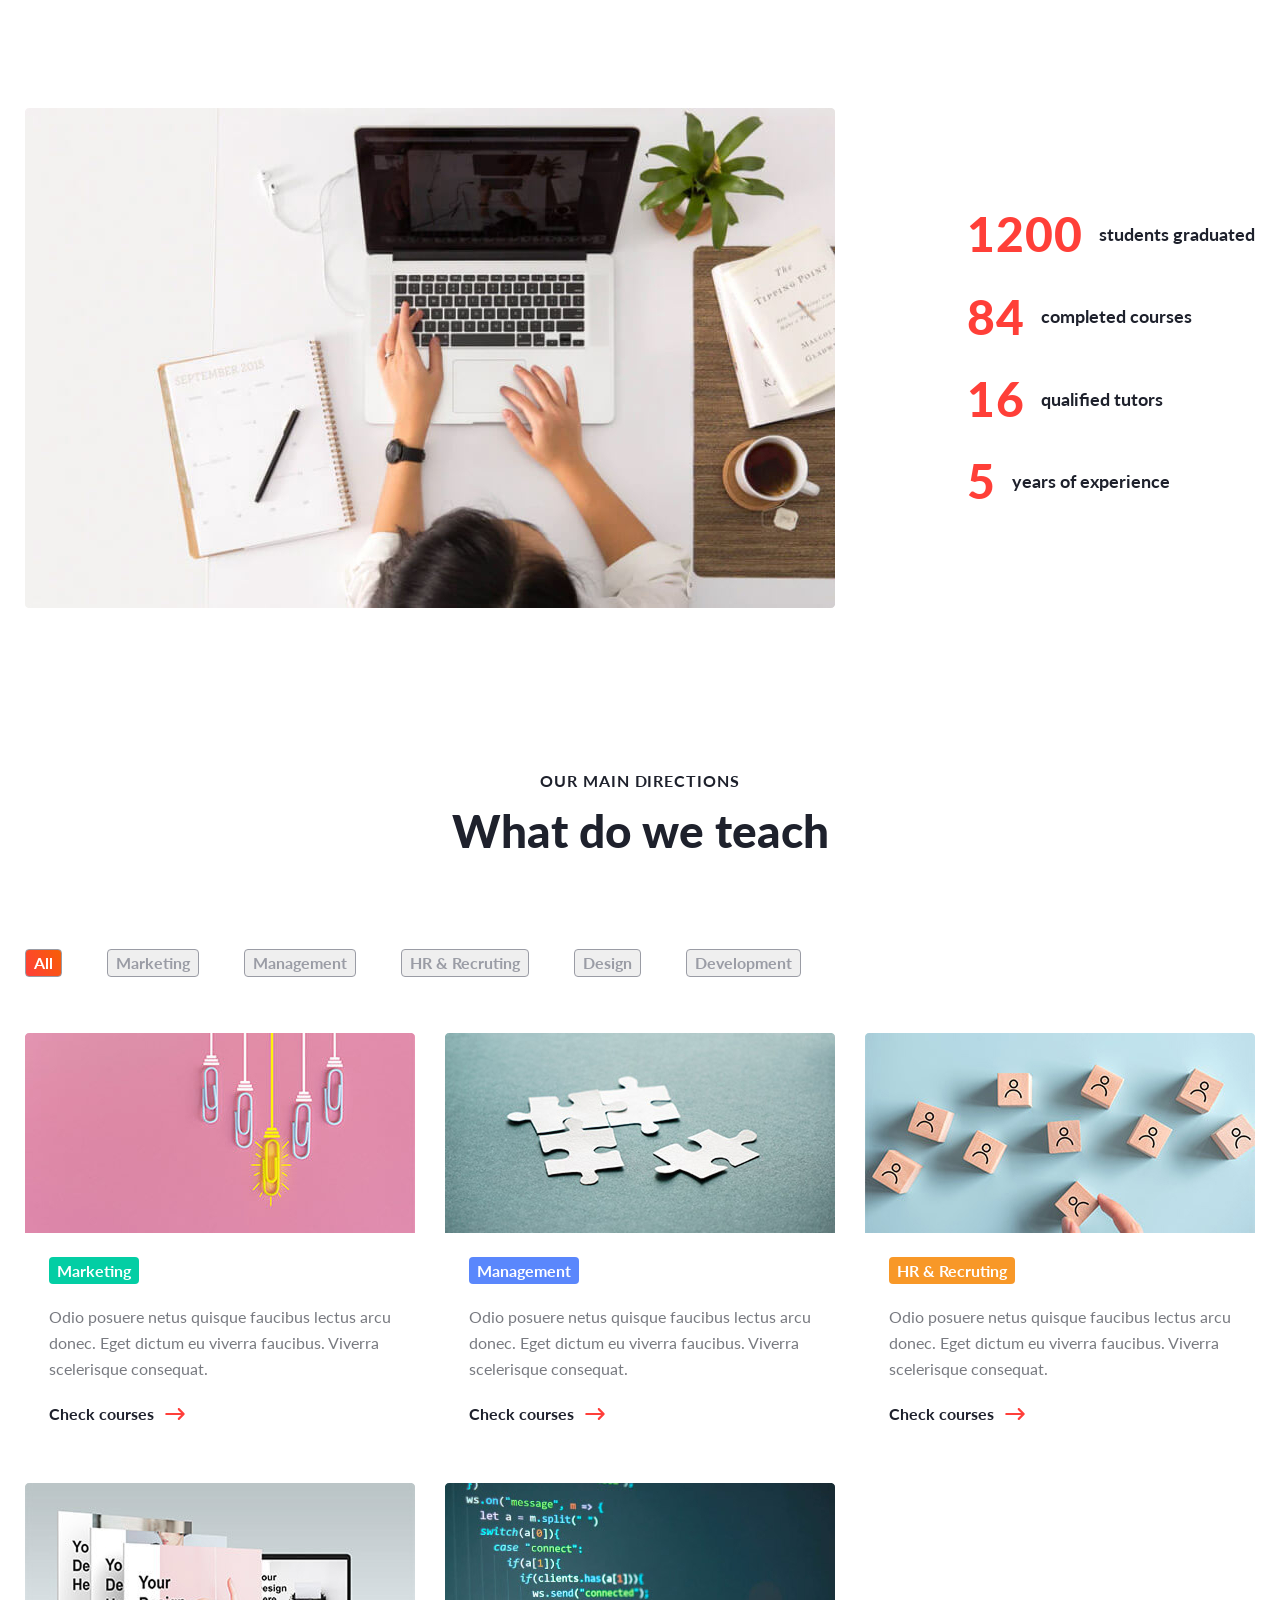
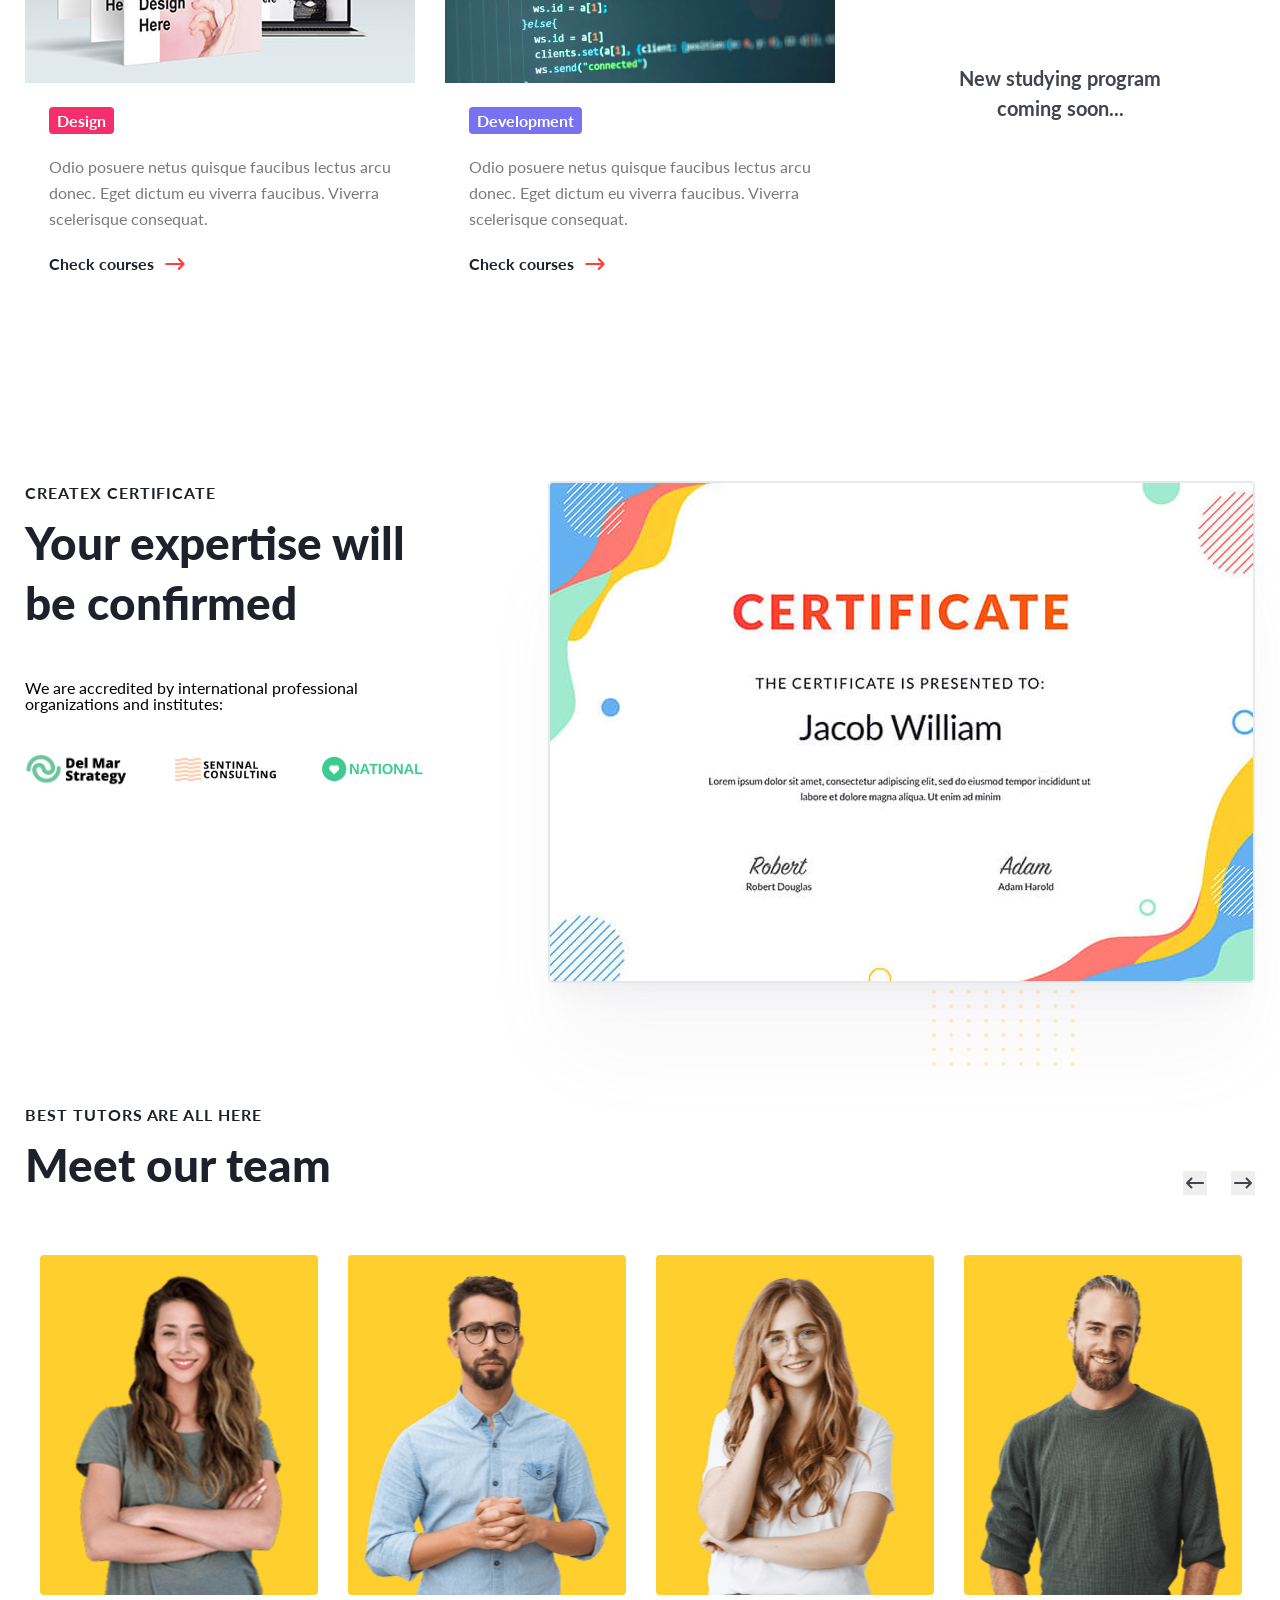
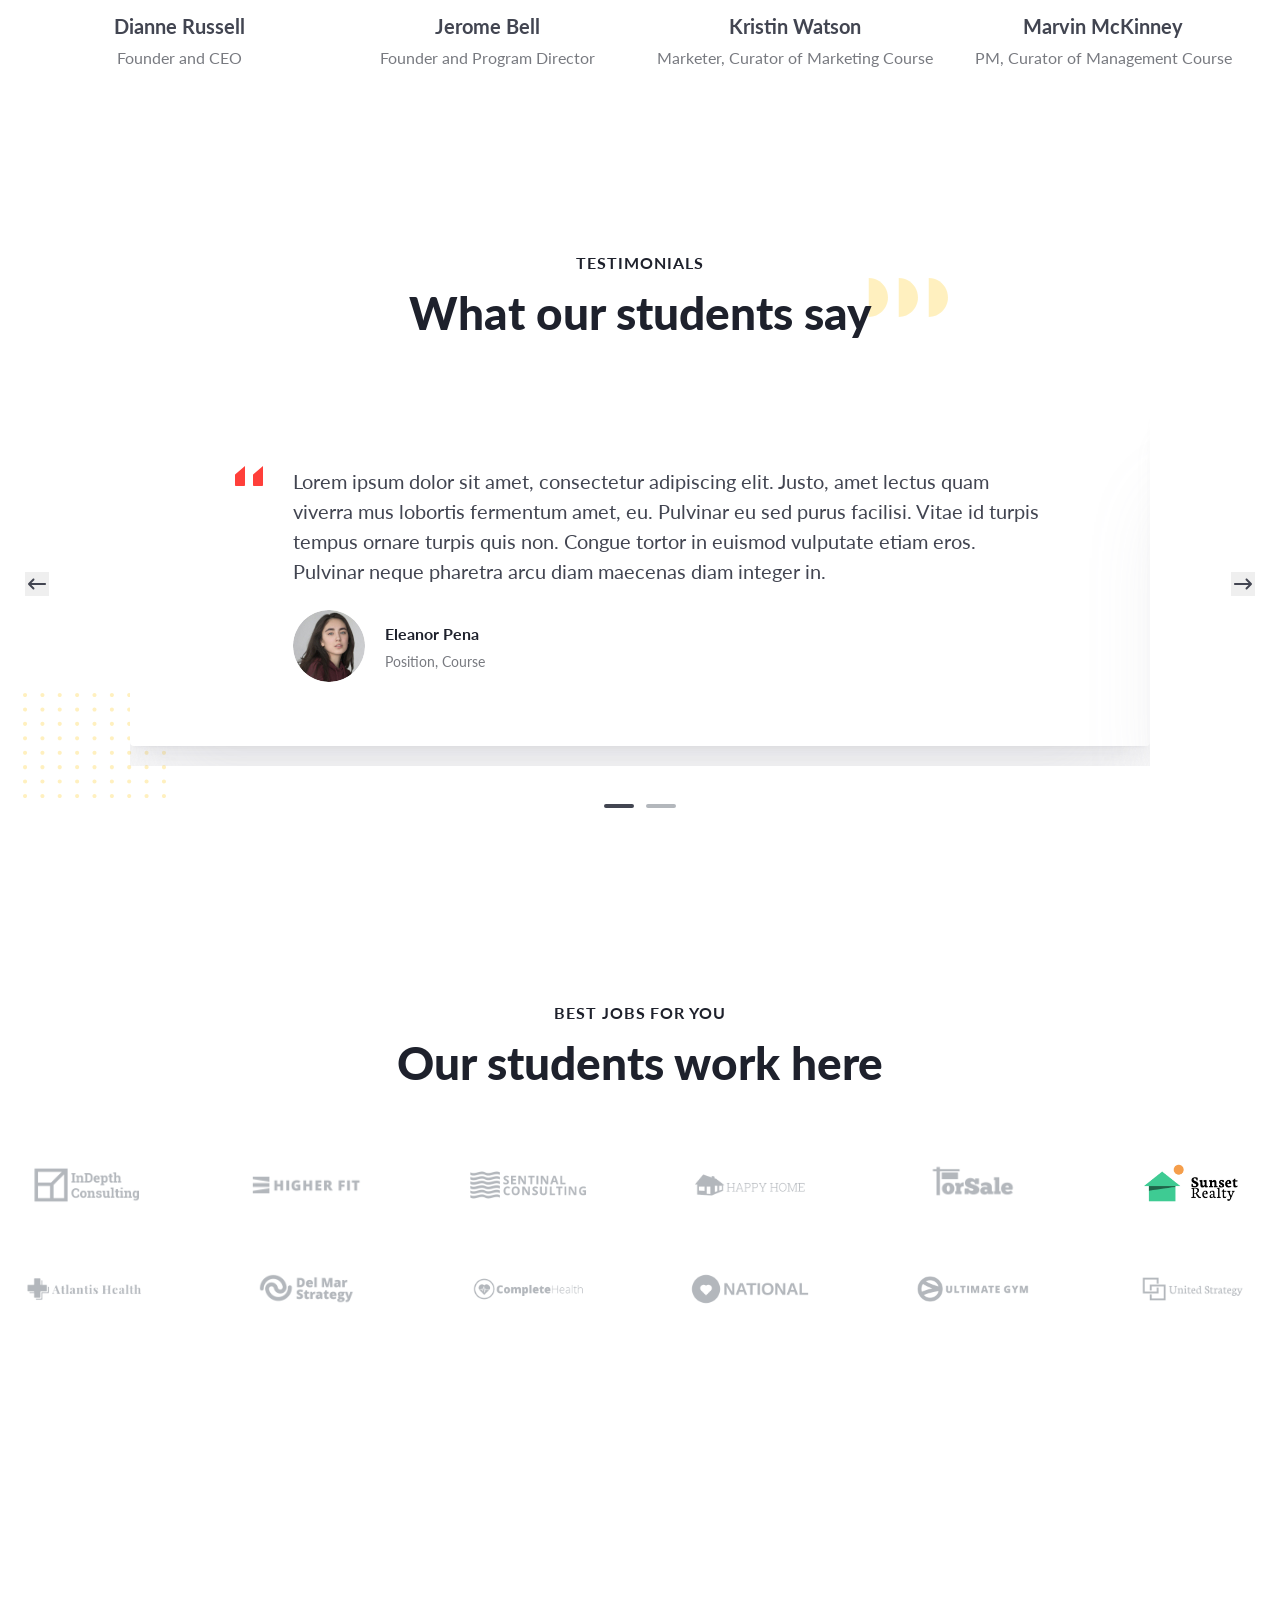
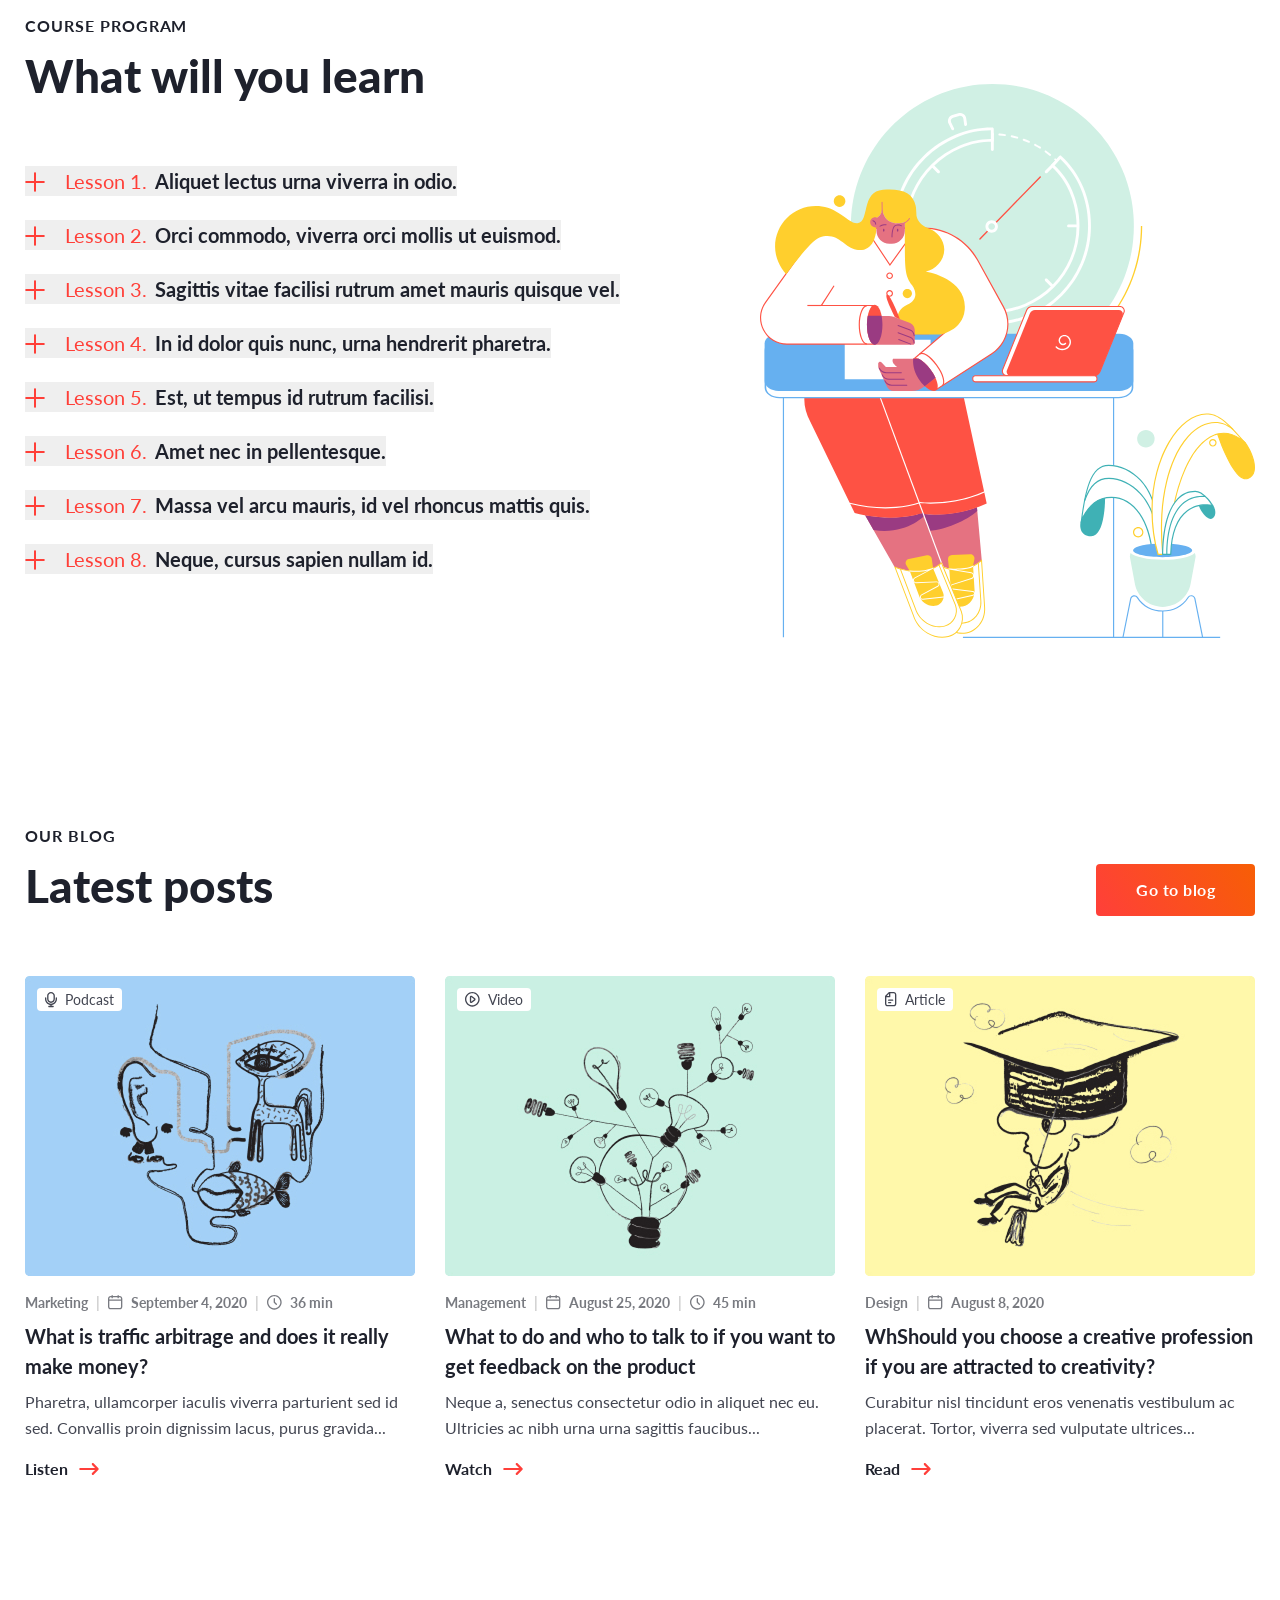
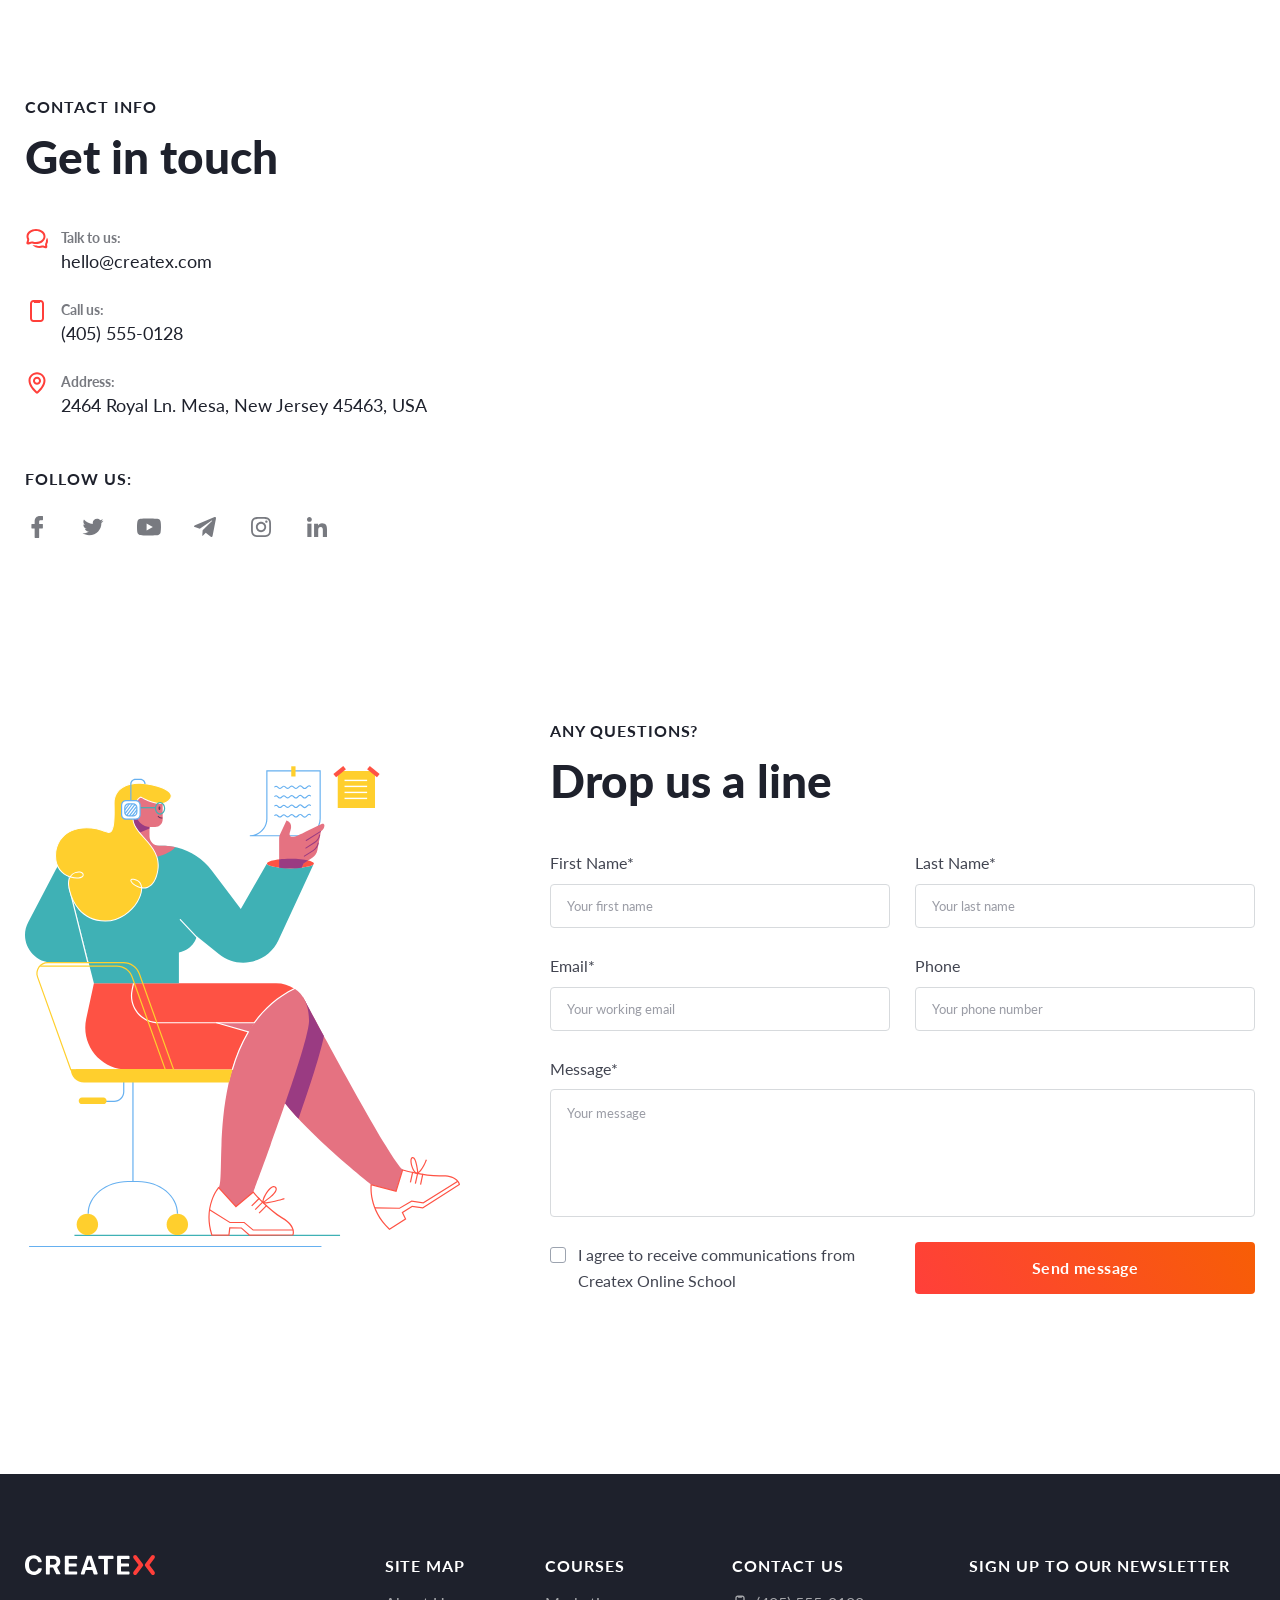
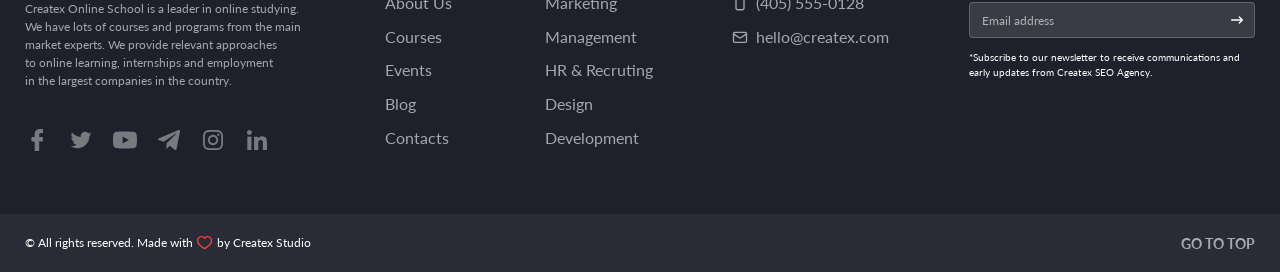
==== commit b1e32591: "adaptive start" ====
--- a/Createx-layout/index.html
+++ b/Createx-layout/index.html
@@ -13,6 +13,7 @@
   <link rel="stylesheet" href="css/slick.css">
   <link rel="stylesheet" href="css/reset.css">
   <link rel="stylesheet" href="css/style.css">
+  <link rel="stylesheet" href="css/media.css">
   <title>Createx</title>
 </head>
 
--- a/Createx-layout/css/style.css
+++ b/Createx-layout/css/style.css
@@ -214,8 +214,9 @@
 
 .hero {
   background: linear-gradient(55.95deg, hsl(2, 100%, 61%, 0.2) 0%, hsl(22, 96%, 49%, 0.2) 100%);
-  min-height: max-content;
-  height: 100vh;
+  /* min-height: max-content;
+  max-height: 100vh; */
+  min-height: 100vh;
   min-width: 100%;
   width: max-content;
   color: var(--gray-900);
@@ -293,9 +294,11 @@
 .hero {
   .content {
     display: flex;
+    justify-content: space-between;
 
     &>.text {
-      margin-top: 28px;
+      margin-block: 28px 20px;
+      max-width: 500px;
 
       &>.play {
         display: flex;
@@ -317,7 +320,6 @@
       }
 
       &>.slogan {
-        max-width: 500px;
         font-weight: 900;
         font-size: 64px;
         line-height: 130%;
@@ -326,8 +328,7 @@
       }
     }
 
-    &>img {
-      margin-left: auto;
+    img {
       margin-right: -47px;
     }
   }
@@ -554,9 +555,10 @@
 section.certificate {
   margin-top: 178px;
 
-  &>.container {
+  .container {
     display: flex;
     justify-content: space-between;
+    align-items: flex-start;
 
     .text {
       width: 400px;
@@ -575,7 +577,7 @@
       }
     }
 
-    &>img {
+    >img {
       border: 1px solid var(--gray-300);
       border-radius: 4px;
       box-shadow: 0 4px 4px -4px rgba(30, 33, 44, 0.0), 0 12px 10px -6px rgba(154, 156, 165, 0.04), 0 30px 24px -10px rgba(154, 156, 165, 0.05), 0 80px 80px -20px rgba(154, 156, 165, 0.08);
@@ -822,6 +824,7 @@
     display: grid;
     grid-template-columns: repeat(6, 1fr);
     gap: 40px 102px;
+    place-items: center;
 
     img {
       transition: 0.2s;
@@ -995,6 +998,7 @@
     display: flex;
     align-items: flex-end;
     justify-content: space-between;
+    gap: 20px;
 
     .left {
       .heading {
@@ -1056,6 +1060,15 @@
             }
           }
         }
+      }
+    }
+
+    .right {
+      width: 705px;
+
+      iframe {
+        display: block;
+        width: 100%;
       }
     }
   }
@@ -1332,6 +1345,7 @@
       line-height: 150%;
       opacity: 0.6;
       transition: .4s;
+
       &:hover {
         transform: scale(1.4);
       }
--- a/Createx-layout/css/media.css
+++ b/Createx-layout/css/media.css
@@ -0,0 +1,81 @@
+@media (max-width: 1328px) {
+  .hero .content>img {
+    margin: 0 !important;
+  }
+}
+
+@media (max-width: 1260px) {
+  .hero .content>img {
+    max-width: 40%;
+  }
+
+  section.about-us {
+    .content {
+      >img {
+        width: 40%;
+      }
+    }
+    .stats {
+      >img {
+        width: 60%;
+      }
+    }
+  }
+
+  section.directions {
+    .filter-container {
+      .grid {
+        grid-template-columns: repeat(2, 1fr);
+      }
+    }
+  }
+
+  section.certificate {
+    .container>img {
+      width: 40%;
+    }
+  }
+
+  section.best-jobs {
+    .logos {
+      grid-template-columns: repeat(4, 1fr);
+    }
+  }
+
+  section.our-blog {
+    .top {
+      justify-content: space-around;
+    }
+
+    .posts {
+      flex-direction: column;
+      align-items: center;
+    }
+  }
+
+  section.course-program {
+    .container>img {
+      width: 40%;
+    }
+  }
+
+  section.any-questions {
+    .container {
+      justify-content: space-around;
+    }
+
+    .left img {
+      width: 380px;
+    }
+
+    .right {
+      width: 340px !important;
+
+      form {
+        textarea {
+          width: 340px !important;
+        }
+      }
+    }
+  }
+}
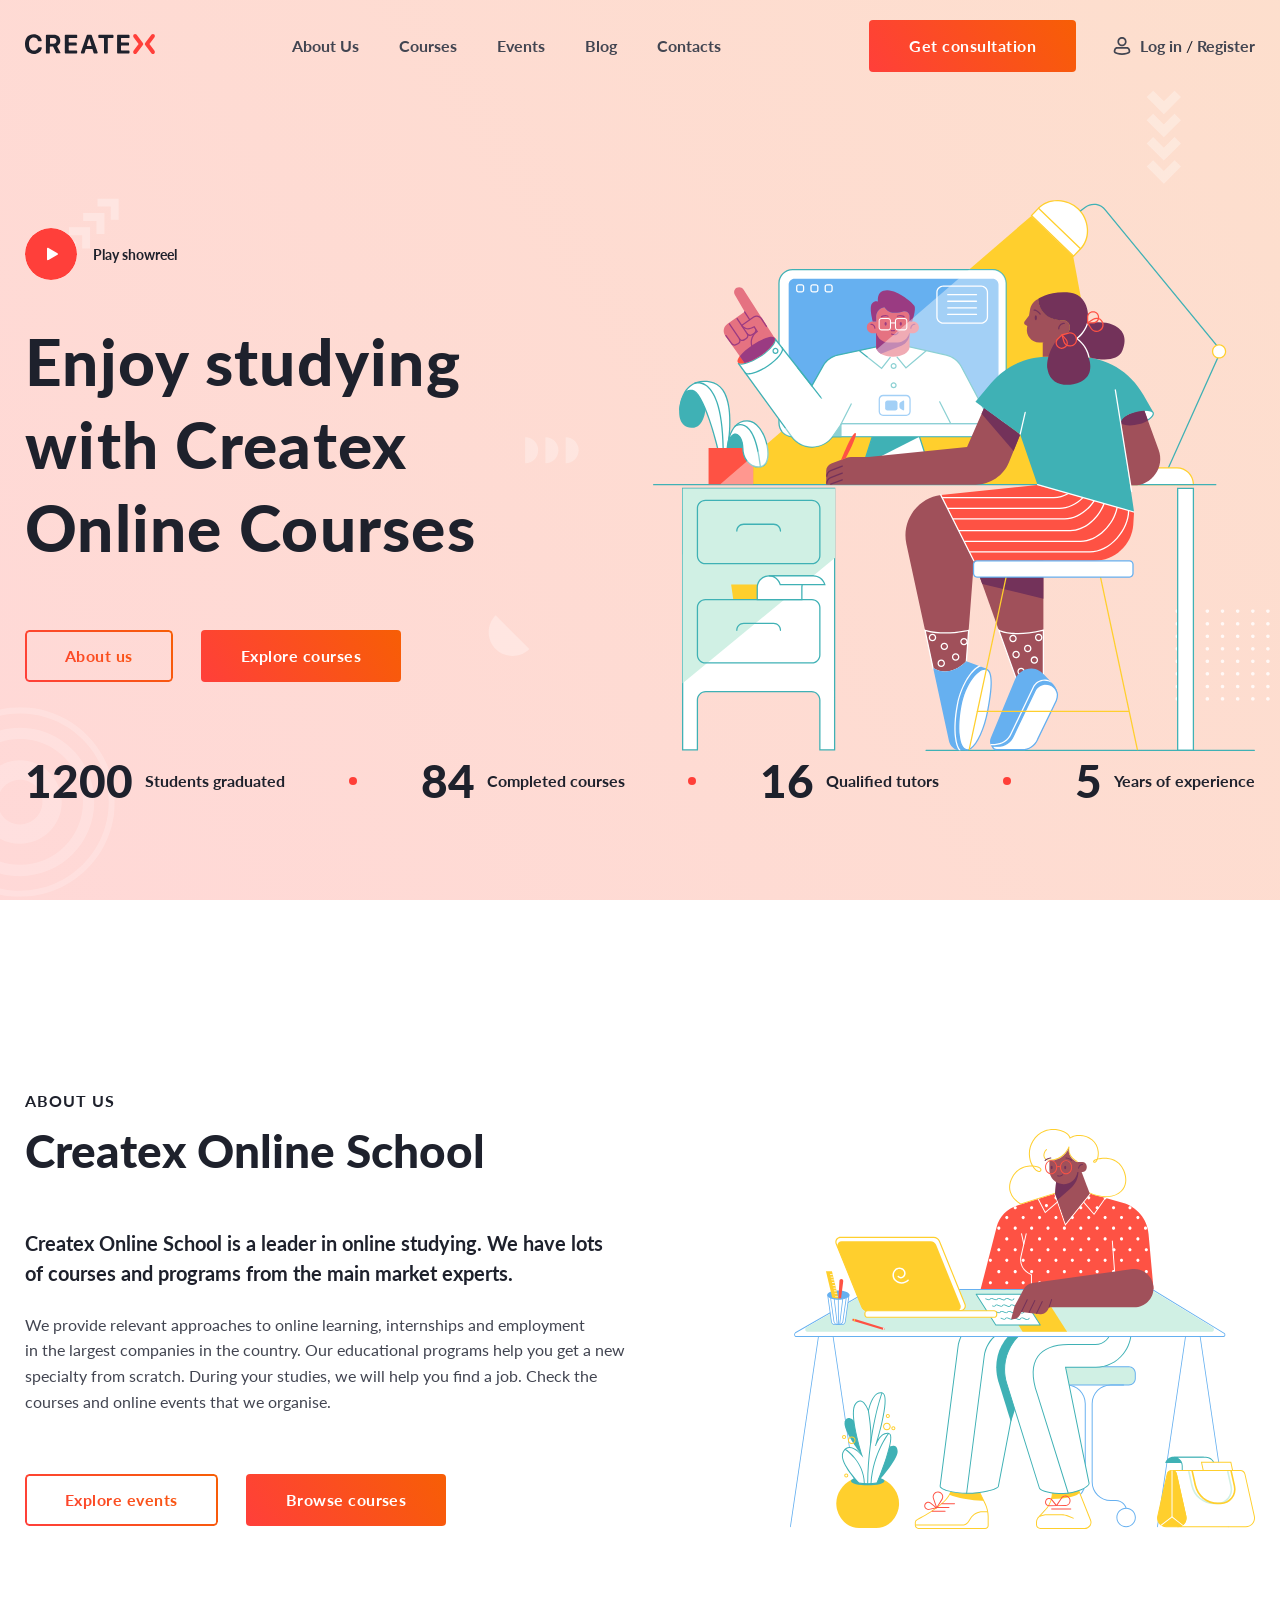
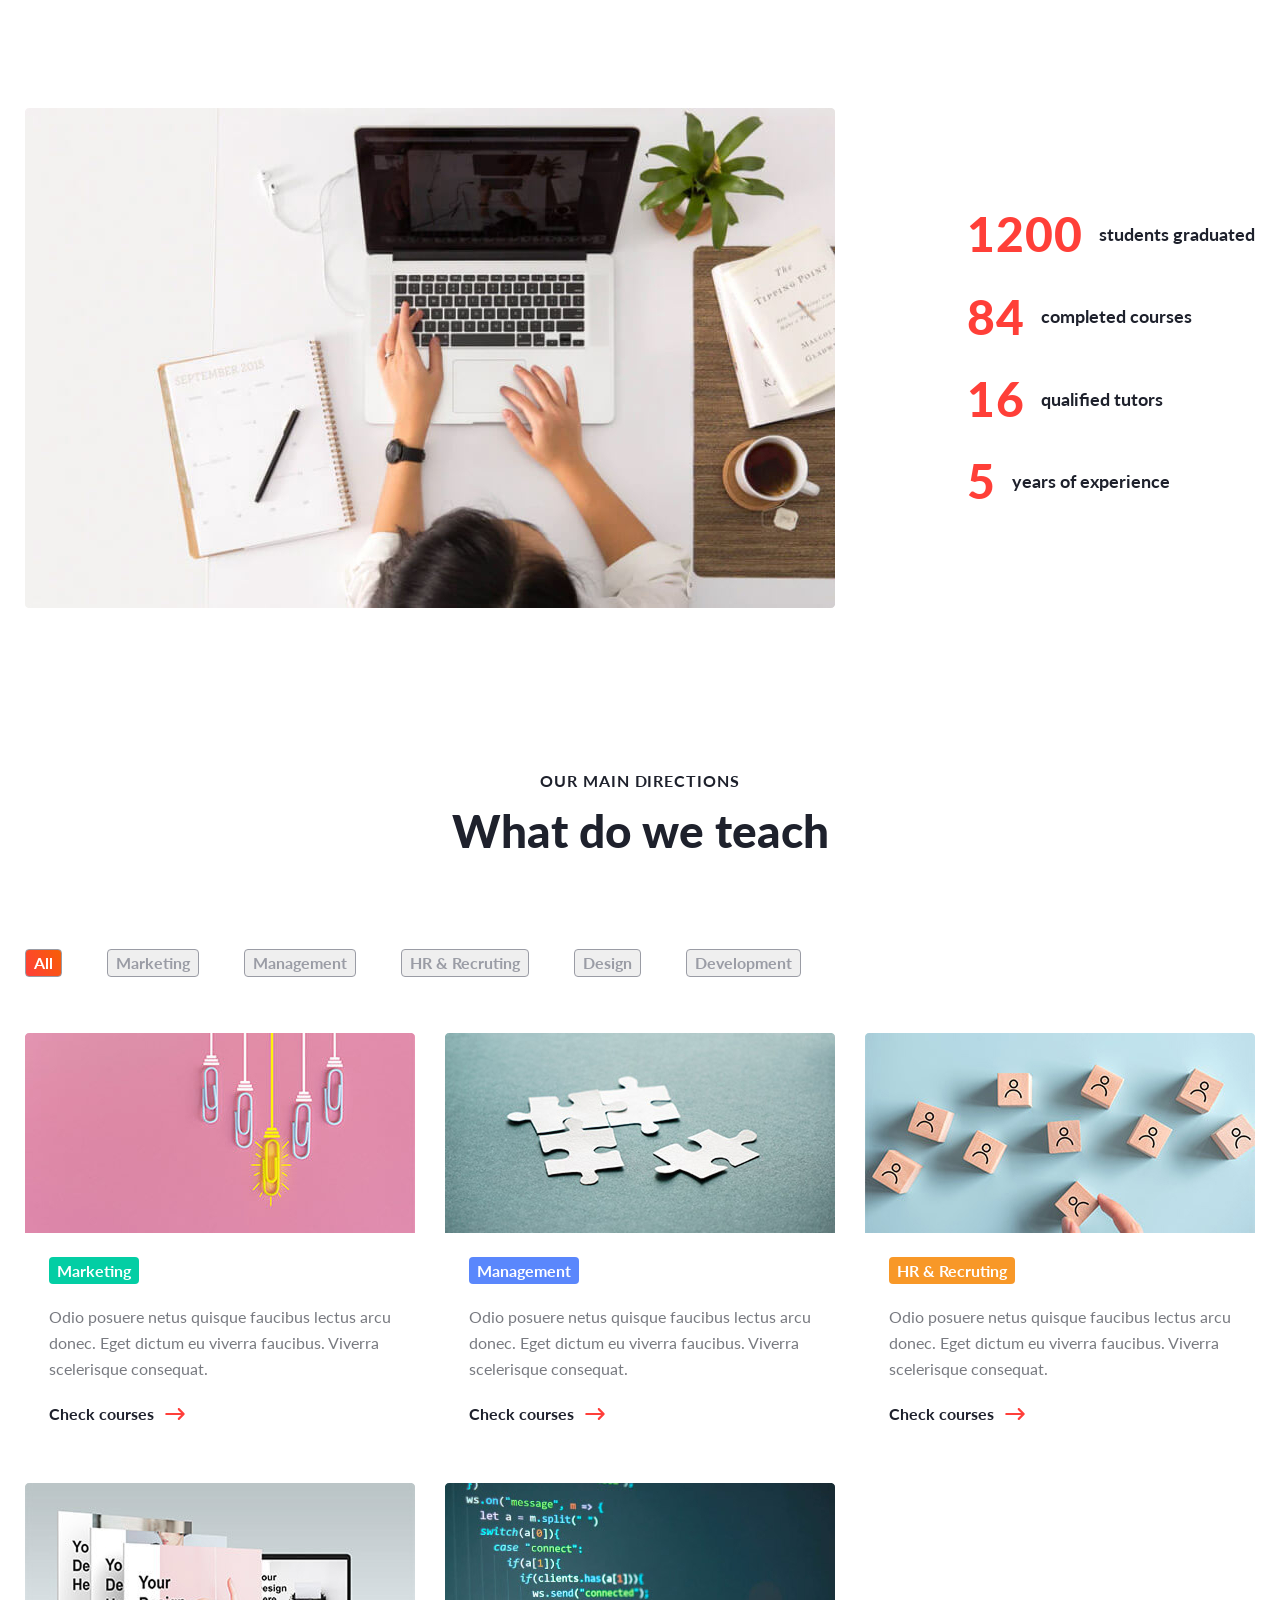
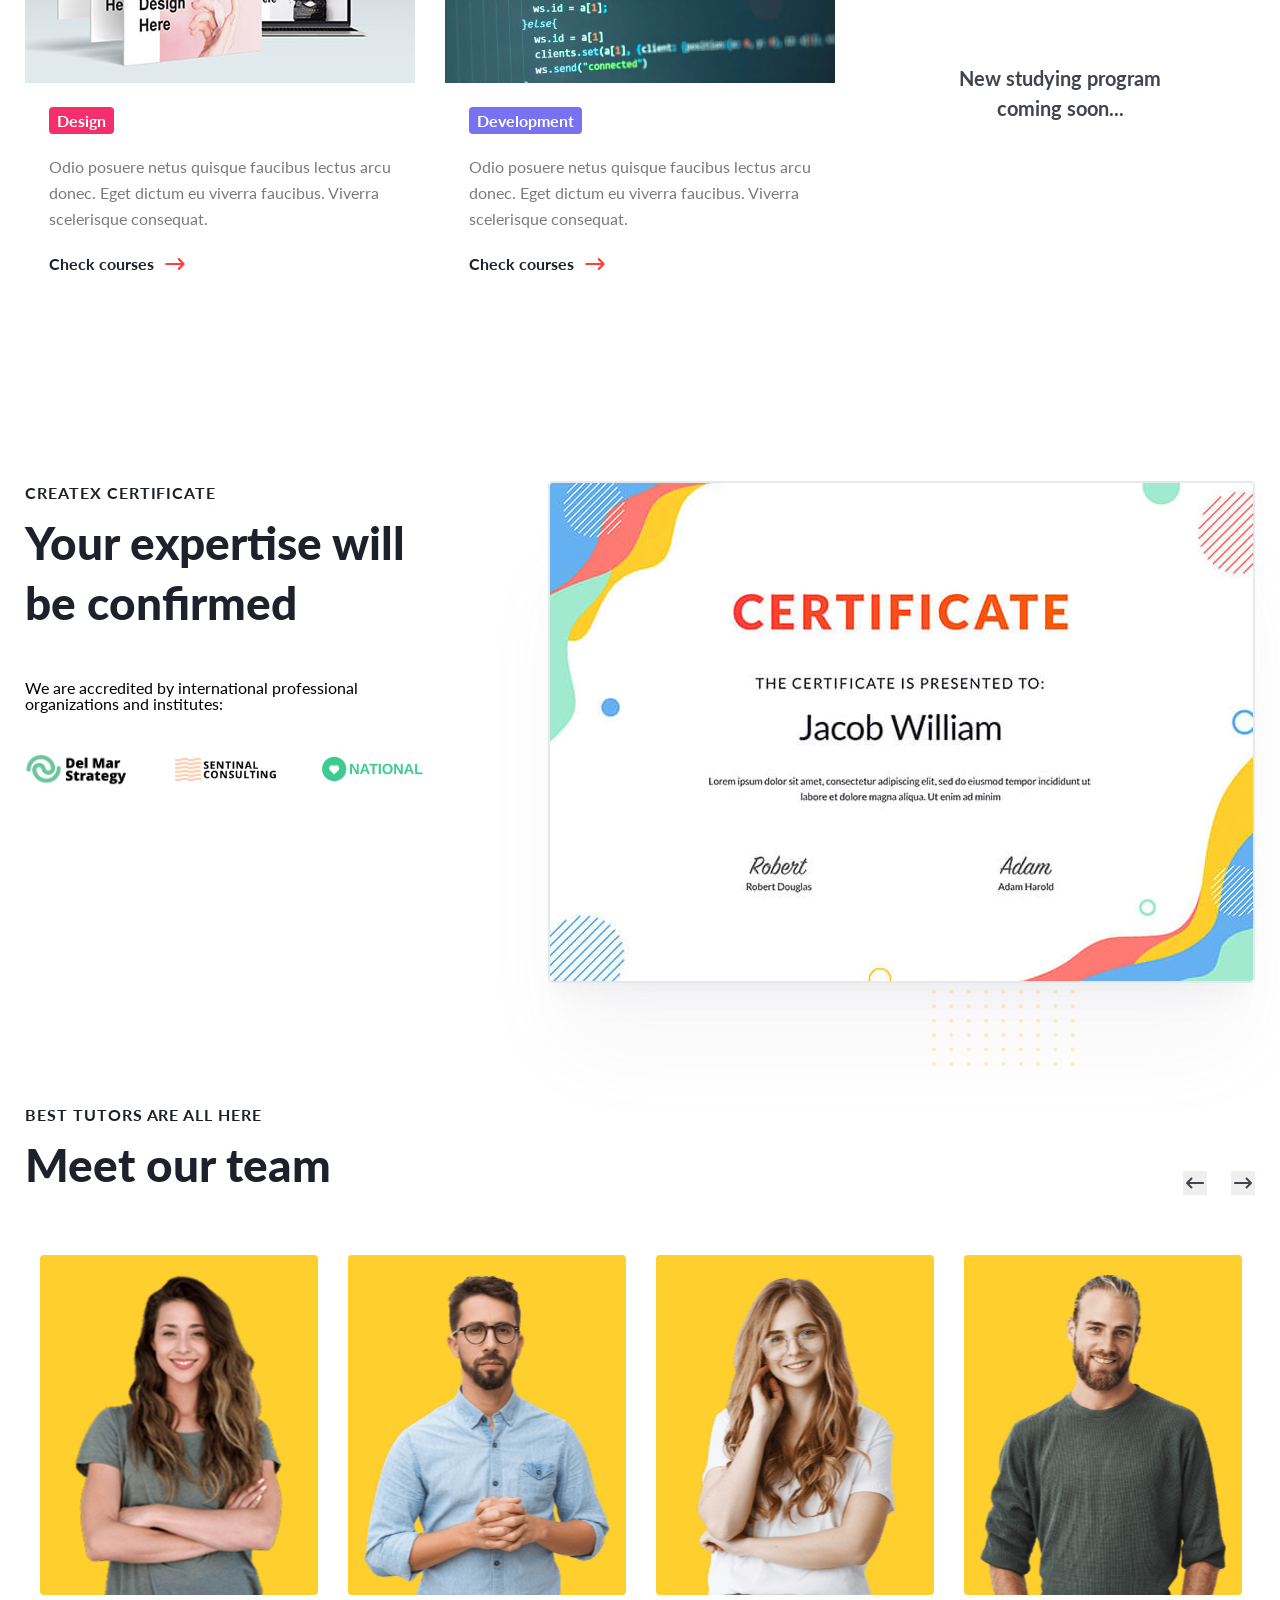
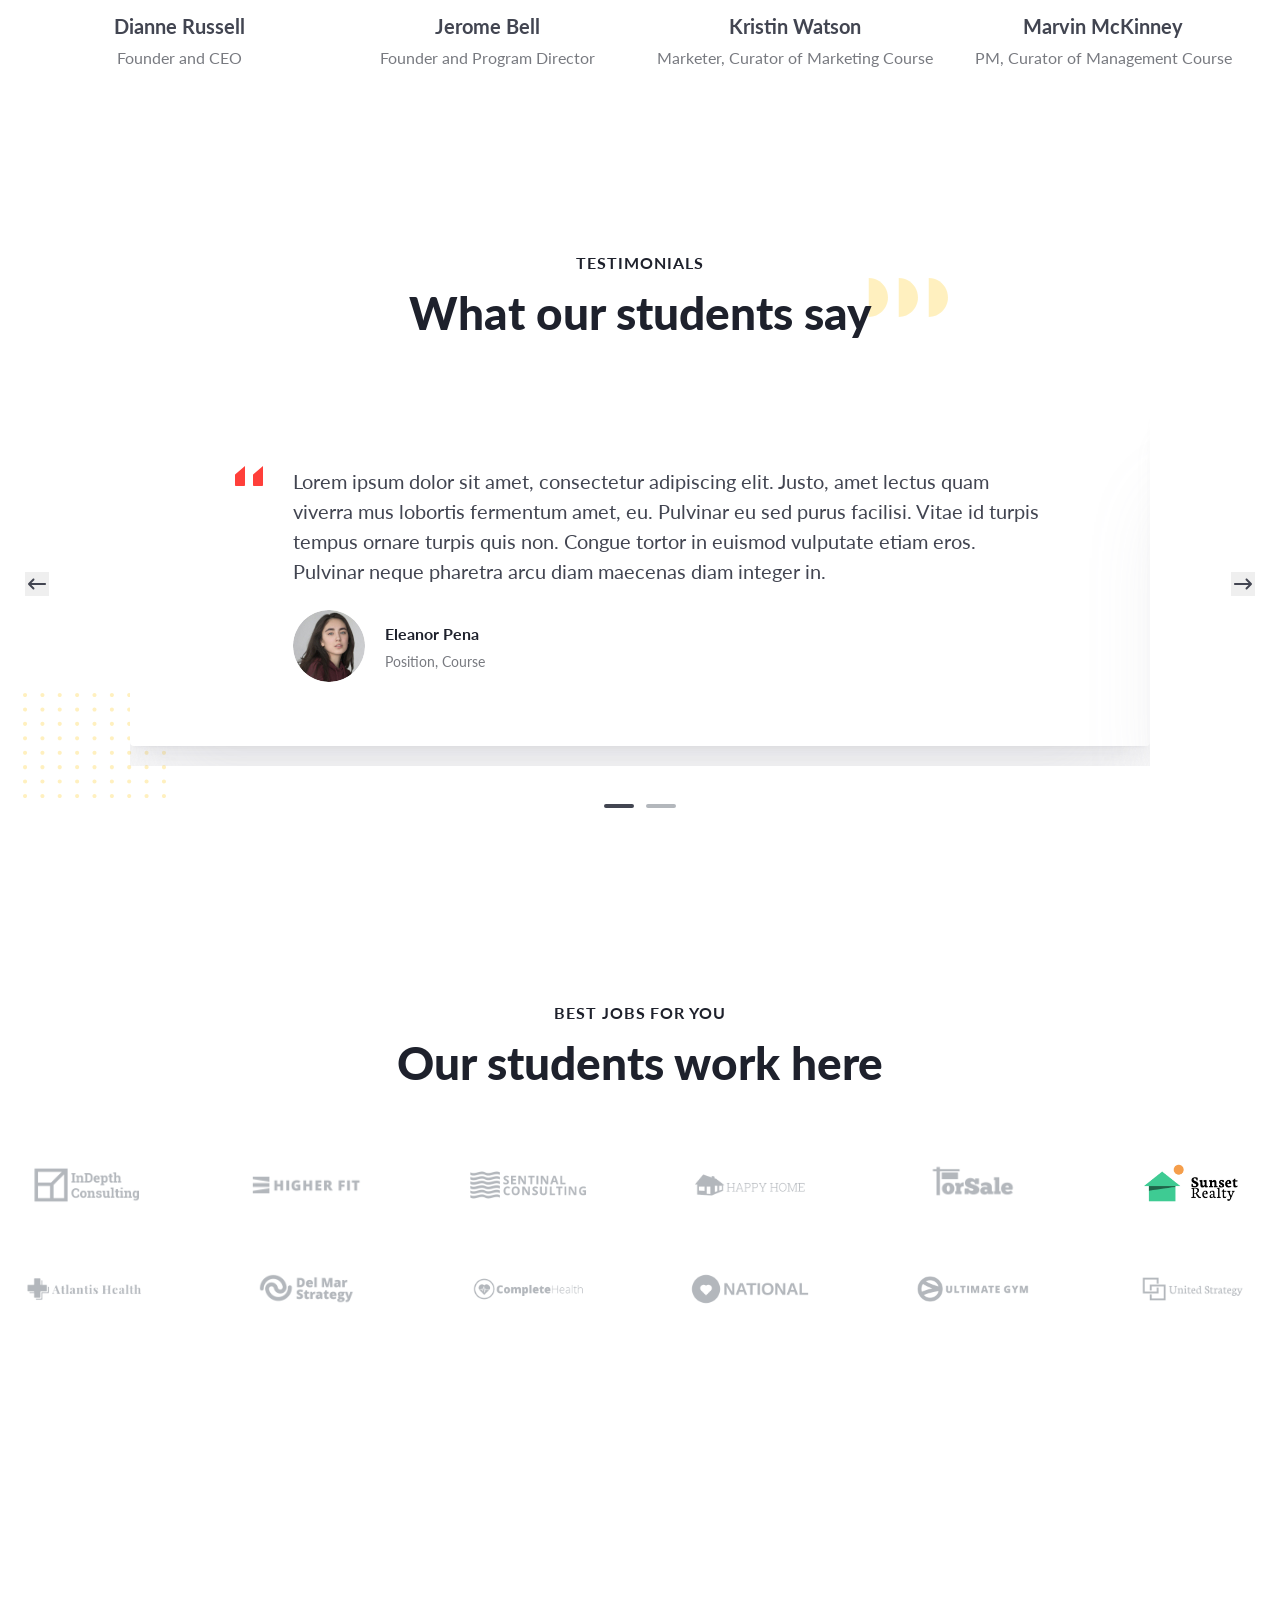
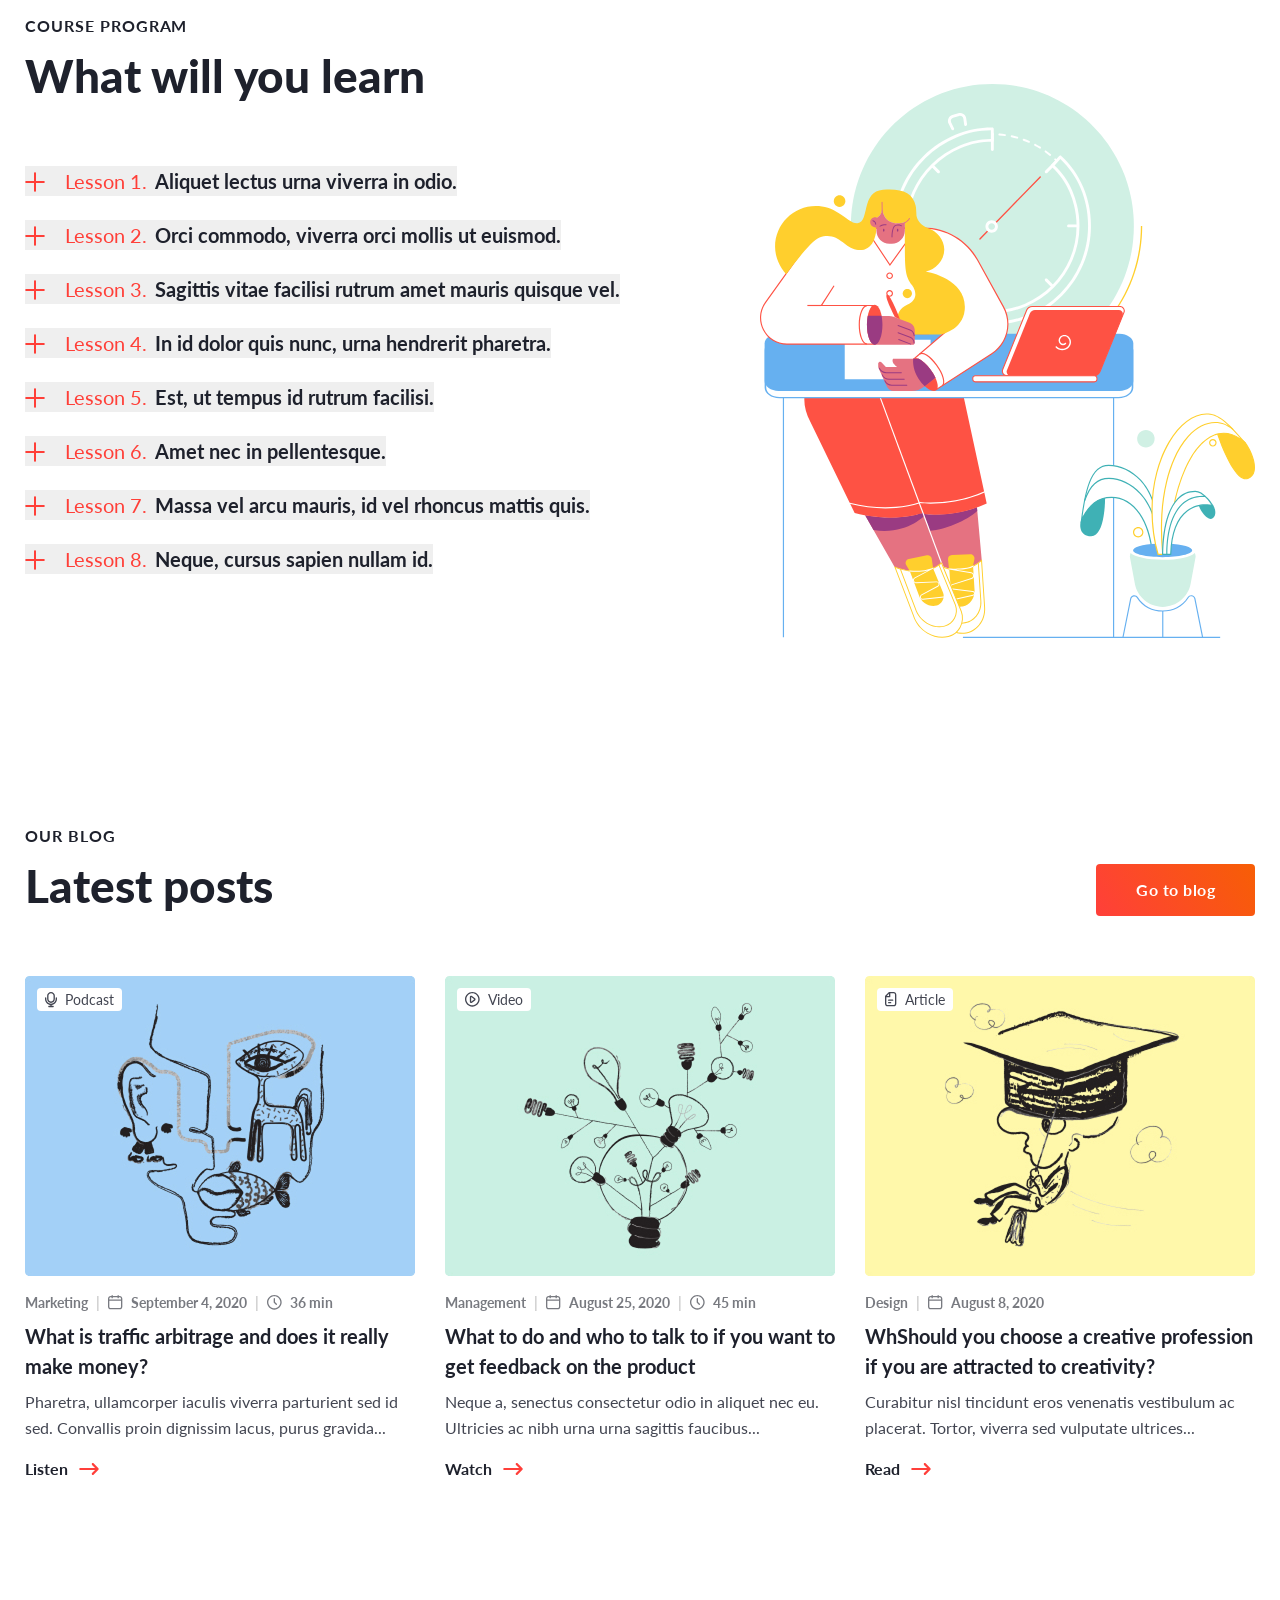
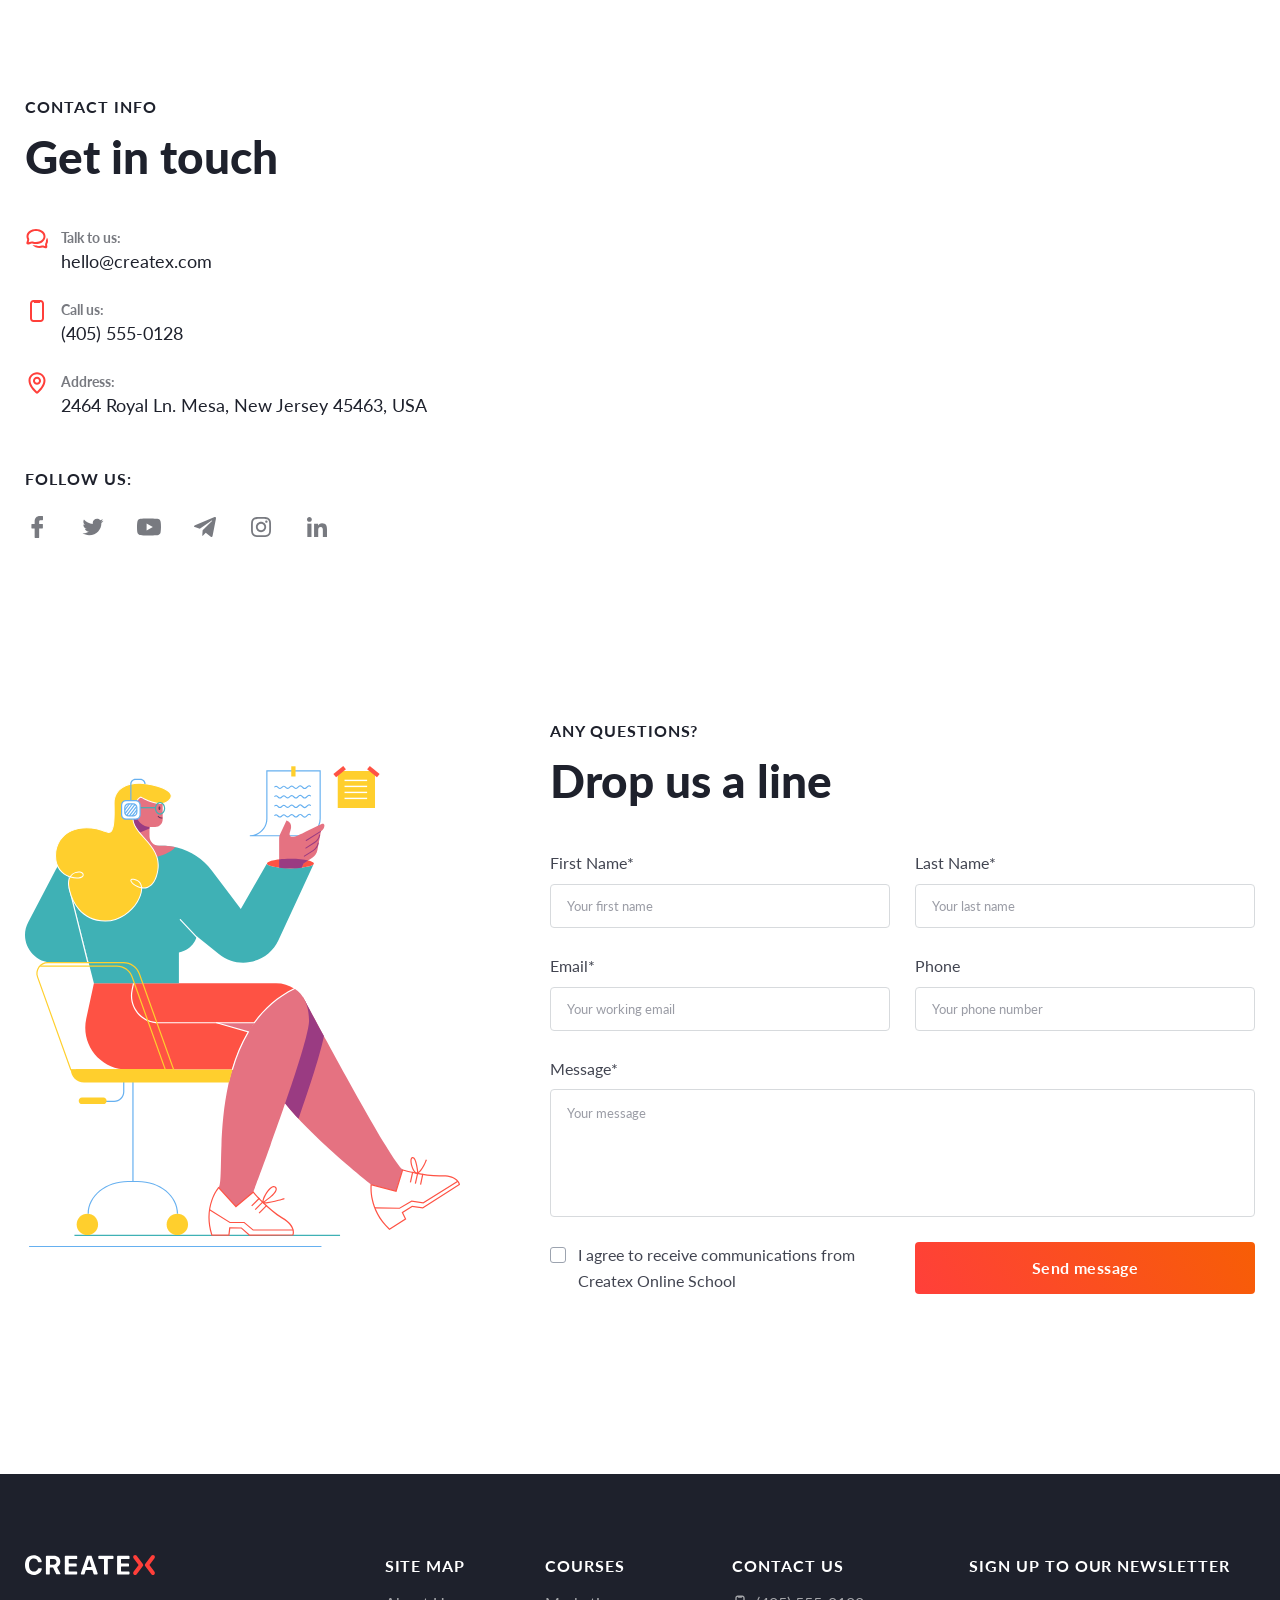
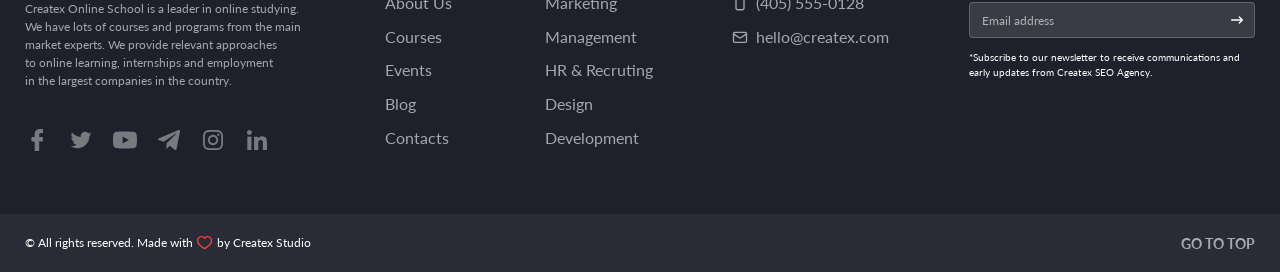
==== commit a27985d3: "burger menu" ====
--- a/Createx-layout/index.html
+++ b/Createx-layout/index.html
@@ -24,19 +24,31 @@
     <div class="container">
 
       <header>
+
         <a class="logo" href="/">
           <img src="images/logo.svg" alt="Createx logo">
         </a>
-        <nav>
-          <ul>
-            <li class="link"><a href="#">About Us</a></li>
-            <li class="link"><a href="#">Courses</a></li>
-            <li class="link"><a href="#">Events</a></li>
-            <li class="link"><a href="#">Blog</a></li>
-            <li class="link"><a href="#">Contacts</a></li>
-          </ul>
-        </nav>
-        <div>
+
+        <div class="menu">
+          <button class="burger" type="button" aria-label="Открыть меню" aria-expanded="false"
+            aria-controls="primary-nav">
+            <span></span>
+            <span></span>
+            <span></span>
+          </button>
+  
+          <nav id="primary-nav">
+            <ul>
+              <li class="link"><a href="#about-us">About Us</a></li>
+              <li class="link"><a href="#directions">Courses</a></li>
+              <li class="link"><a href="#course-program">Events</a></li>
+              <li class="link"><a href="#our-blog">Blog</a></li>
+              <li class="link"><a href="#contact-info">Contacts</a></li>
+            </ul>
+          </nav>
+        </div>
+
+        <div class="right">
           <a class="button" href="#consult">
             Get consultation
           </a>
@@ -46,6 +58,7 @@
             <a href="#reg" class="link">Register</a>
           </div>
         </div>
+
       </header>
 
       <div class="content">
@@ -920,7 +933,7 @@
               d="M7.58519 11.8027C4.51915 10.0565 2.80911 8.3208 1.9822 6.81486C1.13586 5.27353 1.2097 3.97535 1.67934 3.05398C2.64466 1.16017 5.38972 0.554578 7.06223 2.6699L7.58515 3.33126L8.10811 2.66993C9.78091 0.554524 12.5261 1.16021 13.4914 3.05398C13.9611 3.97534 14.0349 5.27351 13.1885 6.81484C12.3615 8.32079 10.6514 10.0565 7.58519 11.8027ZM7.58521 1.26851C5.23241 -0.967232 1.76148 -0.0432043 0.491425 2.44848C-0.205603 3.81595 -0.215124 5.58337 0.813469 7.45661C1.83294 9.31323 3.86554 11.2729 7.26269 13.1506L7.58518 13.3289L7.90767 13.1506C11.3049 11.273 13.3376 9.31324 14.3572 7.45662C15.3858 5.58339 15.3764 3.81597 14.6793 2.44848C13.4093 -0.0432518 9.93823 -0.967198 7.58521 1.26851Z"
               fill="#FF3F3A" />
           </svg>
-          by Createx Studio 
+          by Createx Studio
         </div>
 
         <a class="to-top" href="#top">GO TO TOP</a>
@@ -938,6 +951,4 @@
   <script src="js/main.js"></script>
 </body>
 
-<script src="js/main.js"></script>
-
 </html>
--- a/Createx-layout/css/style.css
+++ b/Createx-layout/css/style.css
@@ -217,8 +217,8 @@
   /* min-height: max-content;
   max-height: 100vh; */
   min-height: 100vh;
-  min-width: 100%;
-  width: max-content;
+  /* min-width: 100%;
+  width: max-content; */
   color: var(--gray-900);
   padding-block: 20px 80px;
   position: relative;
@@ -244,7 +244,7 @@
   white-space: nowrap;
   margin-bottom: 128px;
 
-  &>.logo {
+  >.logo {
     margin-right: 60px;
 
     img {
@@ -252,36 +252,72 @@
     }
   }
 
-  &>nav {
-    margin-right: auto;
-    display: flex;
-    gap: 40px;
-  }
-
-  &>nav>ul {
-    display: flex;
-    justify-content: space-between;
-    gap: 40px;
-  }
-
-  &>div {
+  .menu {
+    display: flex;
+
+    .burger {
+      display: none;
+      width: 40px;
+      height: 40px;
+      margin-inline: 20px;
+      background: transparent;
+
+      span {
+        display: block;
+        width: 24px;
+        height: 2px;
+        margin: 5px auto;
+        background: var(--gray-900, #333);
+        border-radius: 2px;
+        transition: transform .3s, opacity .3s;
+      }
+
+      &[aria-expanded="true"] span {
+        &:nth-child(1) {
+          transform: translateY(7px) rotate(45deg);
+        }
+
+        &:nth-child(2) {
+          opacity: 0;
+        }
+
+        &:nth-child(3) {
+          transform: translateY(-7px) rotate(-45deg);
+        }
+      }
+
+    }
+
+    nav {
+      margin-right: auto;
+      
+      >ul {
+        transition: .3s;
+        display: flex;
+        justify-content: space-between;
+        gap: 40px;
+      }
+    }
+  }
+
+  .right {
     display: flex;
     align-items: center;
     gap: 36px;
     margin-left: 60px;
-  }
-
-  .auth {
-    display: flex;
-    align-items: center;
-
-    &::before {
-      content: "";
-      display: block;
-      background: url("../images/icons/Profile.svg") no-repeat 0 0 / 100% 100%;
-      width: 1.25rem;
-      height: 1.25rem;
-      margin-right: 8px;
+
+    .auth {
+      display: flex;
+      align-items: center;
+
+      &::before {
+        content: "";
+        display: block;
+        background: url("../images/icons/Profile.svg") no-repeat 0 0 / 100% 100%;
+        width: 1.25rem;
+        height: 1.25rem;
+        margin-right: 8px;
+      }
     }
   }
 
@@ -296,12 +332,12 @@
     display: flex;
     justify-content: space-between;
 
-    &>.text {
+    >.text {
       margin-block: 28px 20px;
       max-width: 500px;
 
-      &>.play {
-        display: flex;
+      >.play {
+        display: inline-flex;
         align-items: center;
         font-weight: 700;
         font-size: .875rem;
@@ -319,7 +355,7 @@
         }
       }
 
-      &>.slogan {
+      >.slogan {
         font-weight: 900;
         font-size: 64px;
         line-height: 130%;
@@ -334,18 +370,18 @@
   }
 
   .stats {
-    &>ul {
+    >ul {
       display: flex;
       justify-content: space-between;
       align-items: center;
 
-      &>li {
+      >li {
         font-weight: 700;
         line-height: 160%;
         display: flex;
         align-items: center;
 
-        &>span {
+        >span {
           font-weight: 900;
           font-size: 46px;
           line-height: 130%;
@@ -354,7 +390,7 @@
         }
       }
 
-      &>li.sep {
+      .sep {
         display: inline-block;
         background-color: var(--primary);
         width: 8px;
@@ -728,7 +764,7 @@
     .testimonial {
       .wrap {
         padding: 64px 105px;
-        display: inline-flex;
+        display: flex;
         align-items: flex-start;
         gap: 30px;
         border-radius: 4px;
@@ -892,6 +928,7 @@
                 font-size: 20px;
                 color: var(--primary);
                 margin-right: 8px;
+                white-space: nowrap;
               }
             }
           }
@@ -998,7 +1035,6 @@
     display: flex;
     align-items: flex-end;
     justify-content: space-between;
-    gap: 20px;
 
     .left {
       .heading {
@@ -1269,17 +1305,18 @@
     }
 
     .sign-up {
-      width: 286px;
+      max-width: 286px;
 
       form {
         display: inline-block;
         position: relative;
         margin-block: 12px;
+        width: 100%;
 
         input {
           border: 1px solid rgba(255, 255, 255, 0.2);
           border-radius: 4px;
-          width: 286px;
+          width: 100%;
           height: 36px;
           background: rgba(255, 255, 255, 0.12);
           padding-inline: 12px 30px;
--- a/Createx-layout/css/media.css
+++ b/Createx-layout/css/media.css
@@ -5,8 +5,52 @@
 }
 
 @media (max-width: 1260px) {
-  .hero .content>img {
-    max-width: 40%;
+  .button {
+    padding: 0 20px;
+  }
+
+  .hero {
+    header {
+      .logo {
+        margin-right: 0;
+      }
+
+      nav {
+        margin-right: 0;
+
+        ul {
+          gap: 20px;
+        }
+      }
+
+      &>div {
+        margin-left: 0;
+      }
+    }
+
+    .content {
+      justify-content: space-around;
+
+      .text {
+        .slogan {
+          font-size: 55px;
+        }
+      }
+
+      >img {
+        max-width: 40%;
+      }
+    }
+
+    .stats {
+      ul {
+        justify-content: space-around;
+
+        li span {
+          font-size: 35px !important;
+        }
+      }
+    }
   }
 
   section.about-us {
@@ -15,6 +59,7 @@
         width: 40%;
       }
     }
+
     .stats {
       >img {
         width: 60%;
@@ -31,8 +76,30 @@
   }
 
   section.certificate {
-    .container>img {
-      width: 40%;
+    .container {
+      justify-content: space-around;
+
+      img {
+        width: 40%;
+      }
+    }
+  }
+
+  section.testimonials {
+    .container {
+      align-items: center;
+    }
+
+    .slider {
+      max-width: 80%;
+
+      .testimonial {
+        .wrap {
+          margin: auto;
+          padding: 32px 55px;
+          max-width: 90%;
+        }
+      }
     }
   }
 
@@ -50,12 +117,36 @@
     .posts {
       flex-direction: column;
       align-items: center;
+      gap: 30px;
+    }
+  }
+
+  section.contact-info {
+    span {
+      display: inline-block;
+      white-space: unset;
+    }
+
+    .container {
+      justify-content: space-around;
+
+      .left {
+        max-width: 300px;
+      }
+
+      .right {
+        width: 400px;
+      }
     }
   }
 
   section.course-program {
-    .container>img {
-      width: 40%;
+    .container {
+      justify-content: space-around;
+
+      >img {
+        width: 35%;
+      }
     }
   }
 
@@ -78,4 +169,85 @@
       }
     }
   }
+
+  footer {
+    .top {
+      .company-profile {
+        width: 200px;
+
+        .icons {
+          gap: 0;
+          justify-content: space-between;
+        }
+      }
+
+      .sign-up {
+        max-width: 200px;
+      }
+    }
+  }
+}
+
+@media (max-width: 940px) {
+  header {
+    .menu {
+      margin-right: auto;
+
+      .burger {
+        display: inline-block;
+        margin: 10px;
+      }
+
+      nav {
+        display: flex;
+        position: relative;
+
+        ul {
+          transform: translateY(calc(-100% - 30px));
+          background-color: white;
+          padding: 5px 15px;
+          border-radius: 5px;
+          flex-direction: column;
+          position: absolute;
+          gap: 10px;
+        }
+
+        &.is-open {
+
+          ul {
+            transform: translateY(0);
+          }
+        }
+      }
+    }
+  }
+
+  .hero {
+    .stats {
+      ul {
+        li span {
+          font-size: 20px !important;
+        }
+      }
+    }
+  }
+
+  section.testimonials {
+    .slider {
+      .testimonial {
+        .wrap {
+          padding: 0;
+        }
+      }
+    }
+  }
+
+  section.contact-info {
+    .left {
+      .icons {
+        gap: 0;
+        justify-content: space-between;
+      }
+    }
+  }
 }
